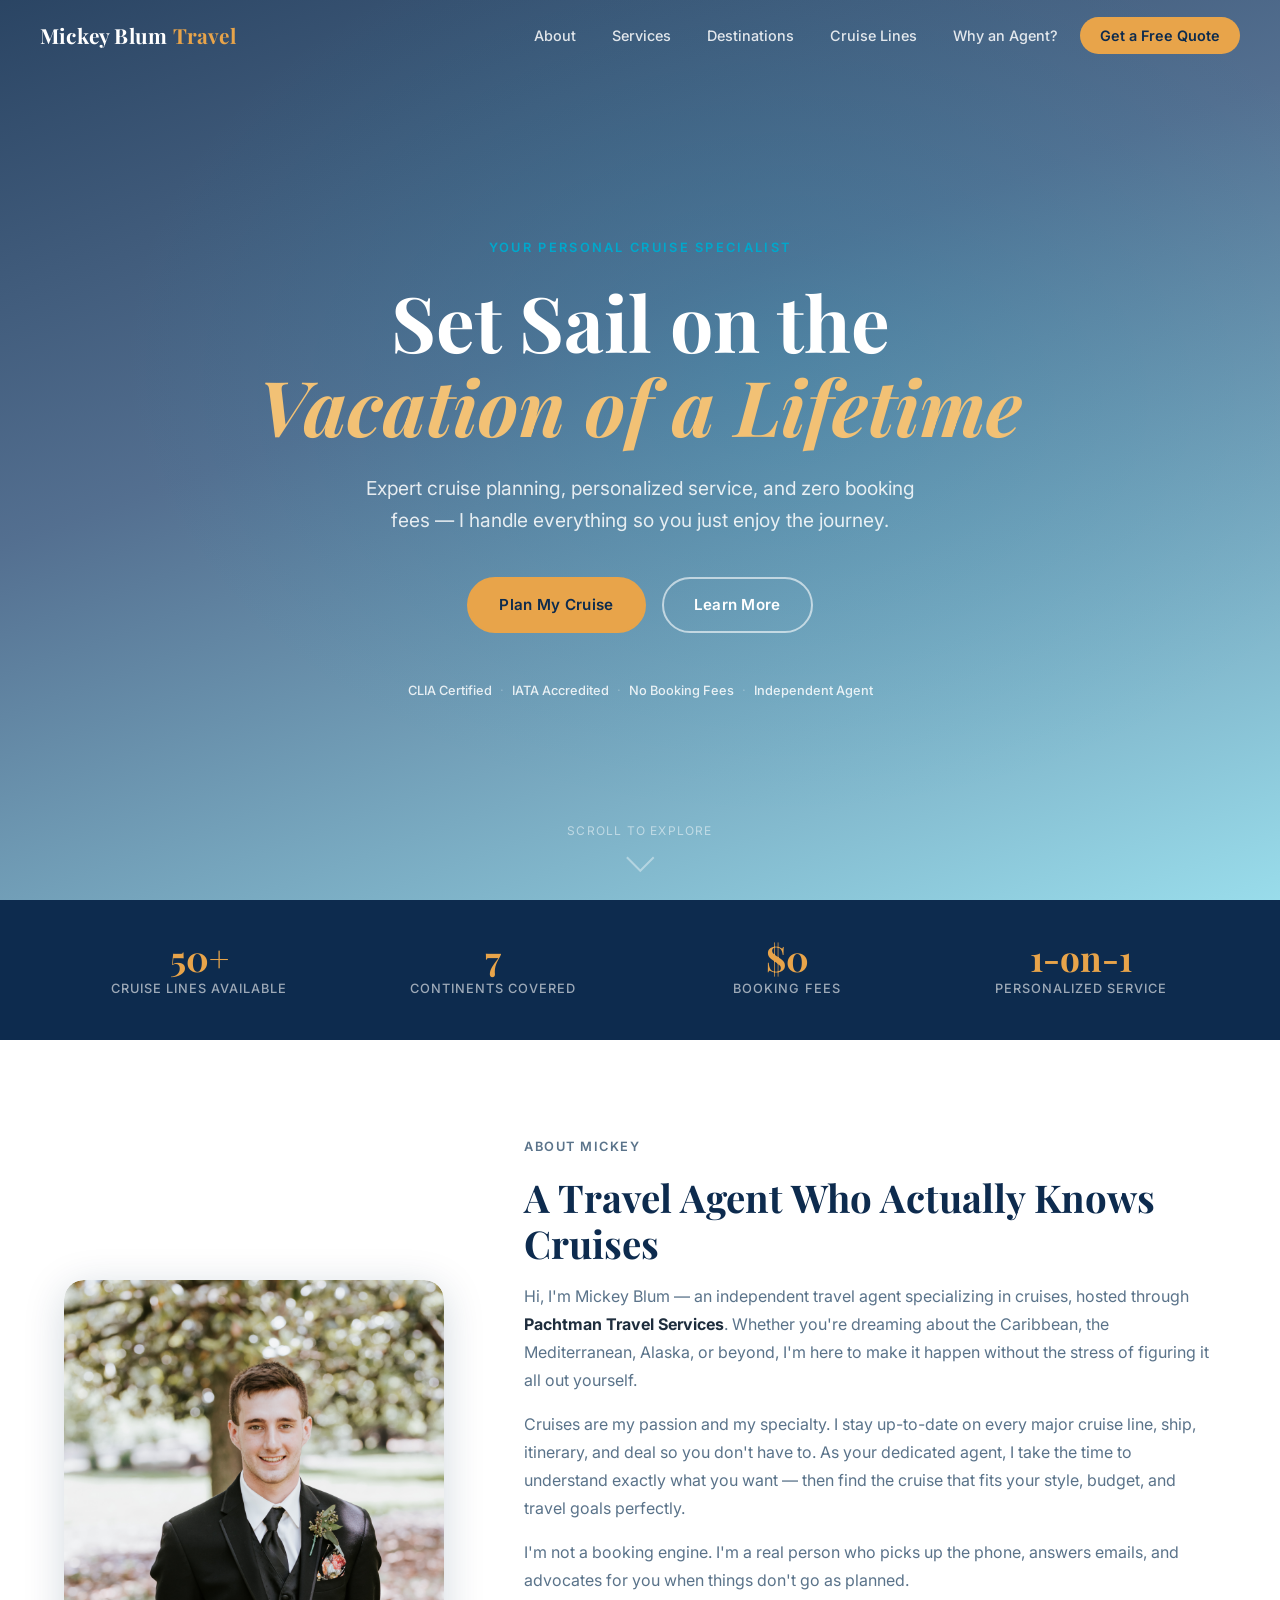
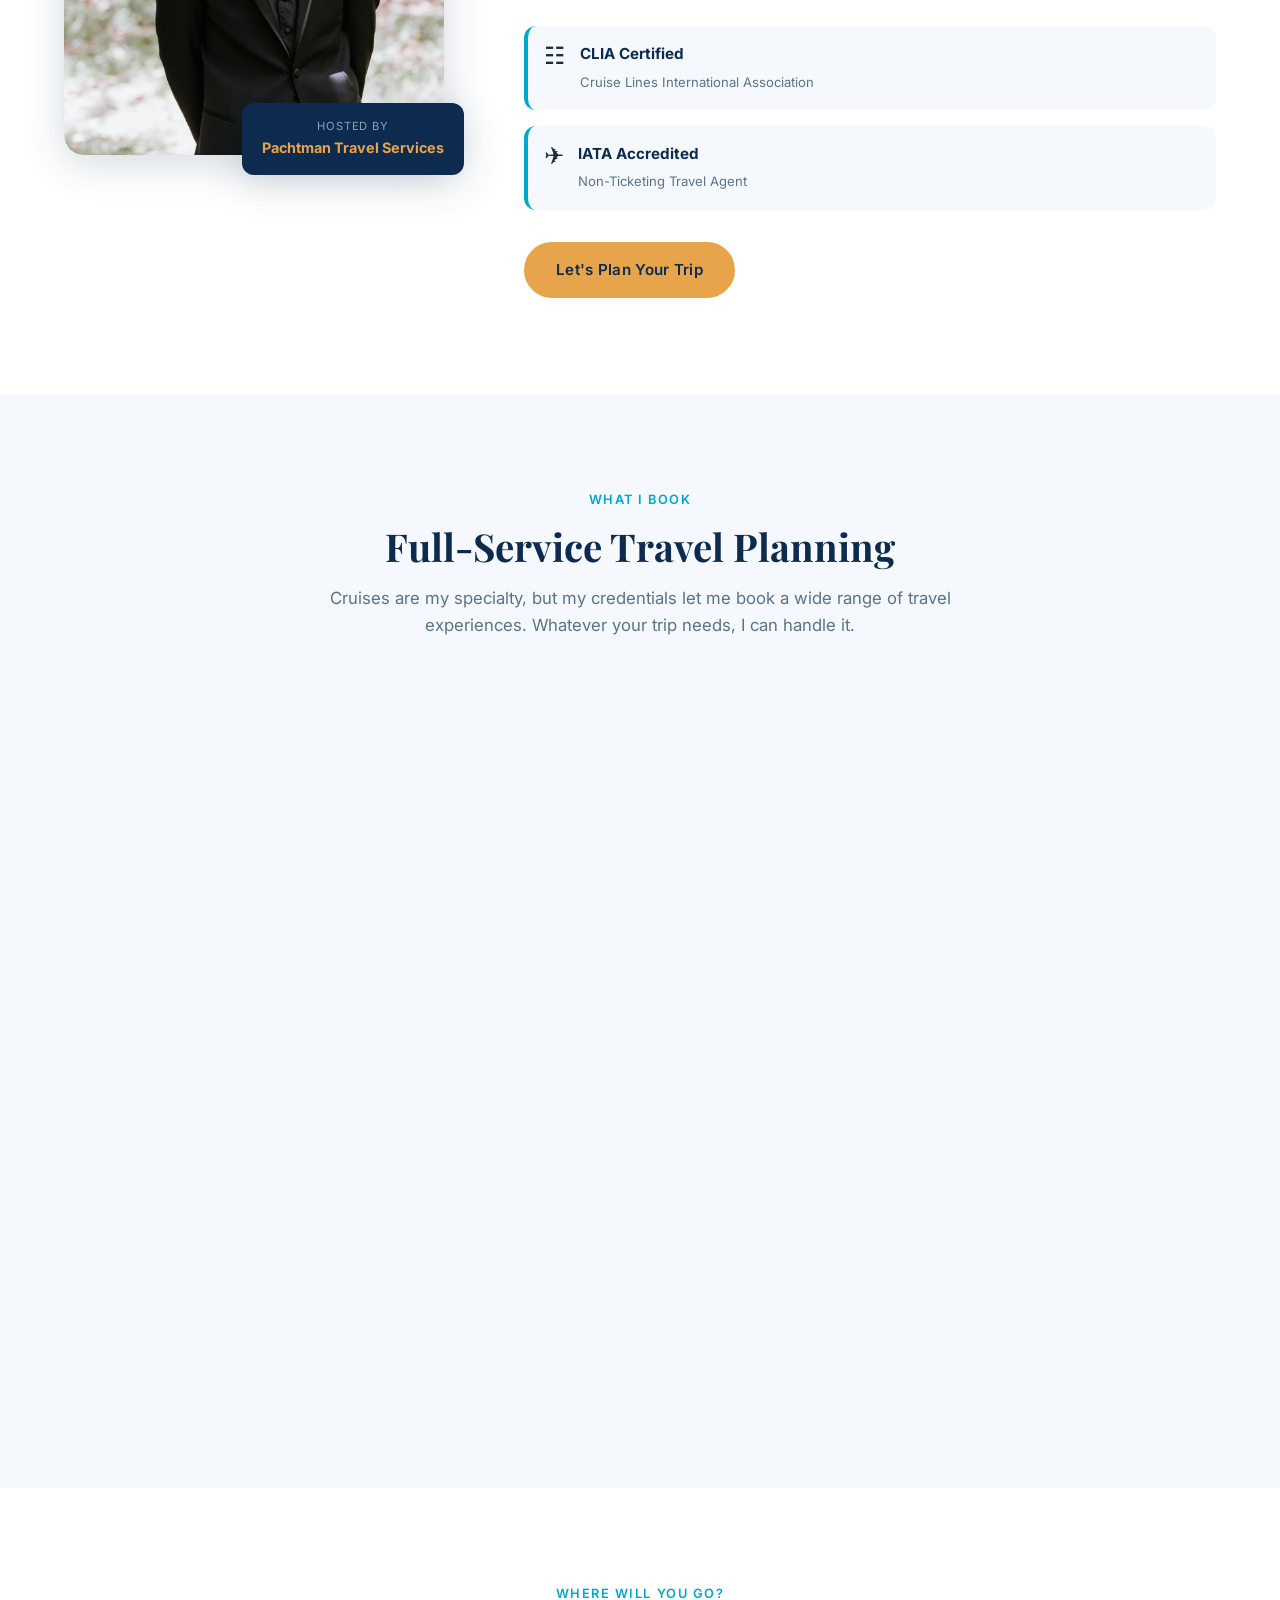
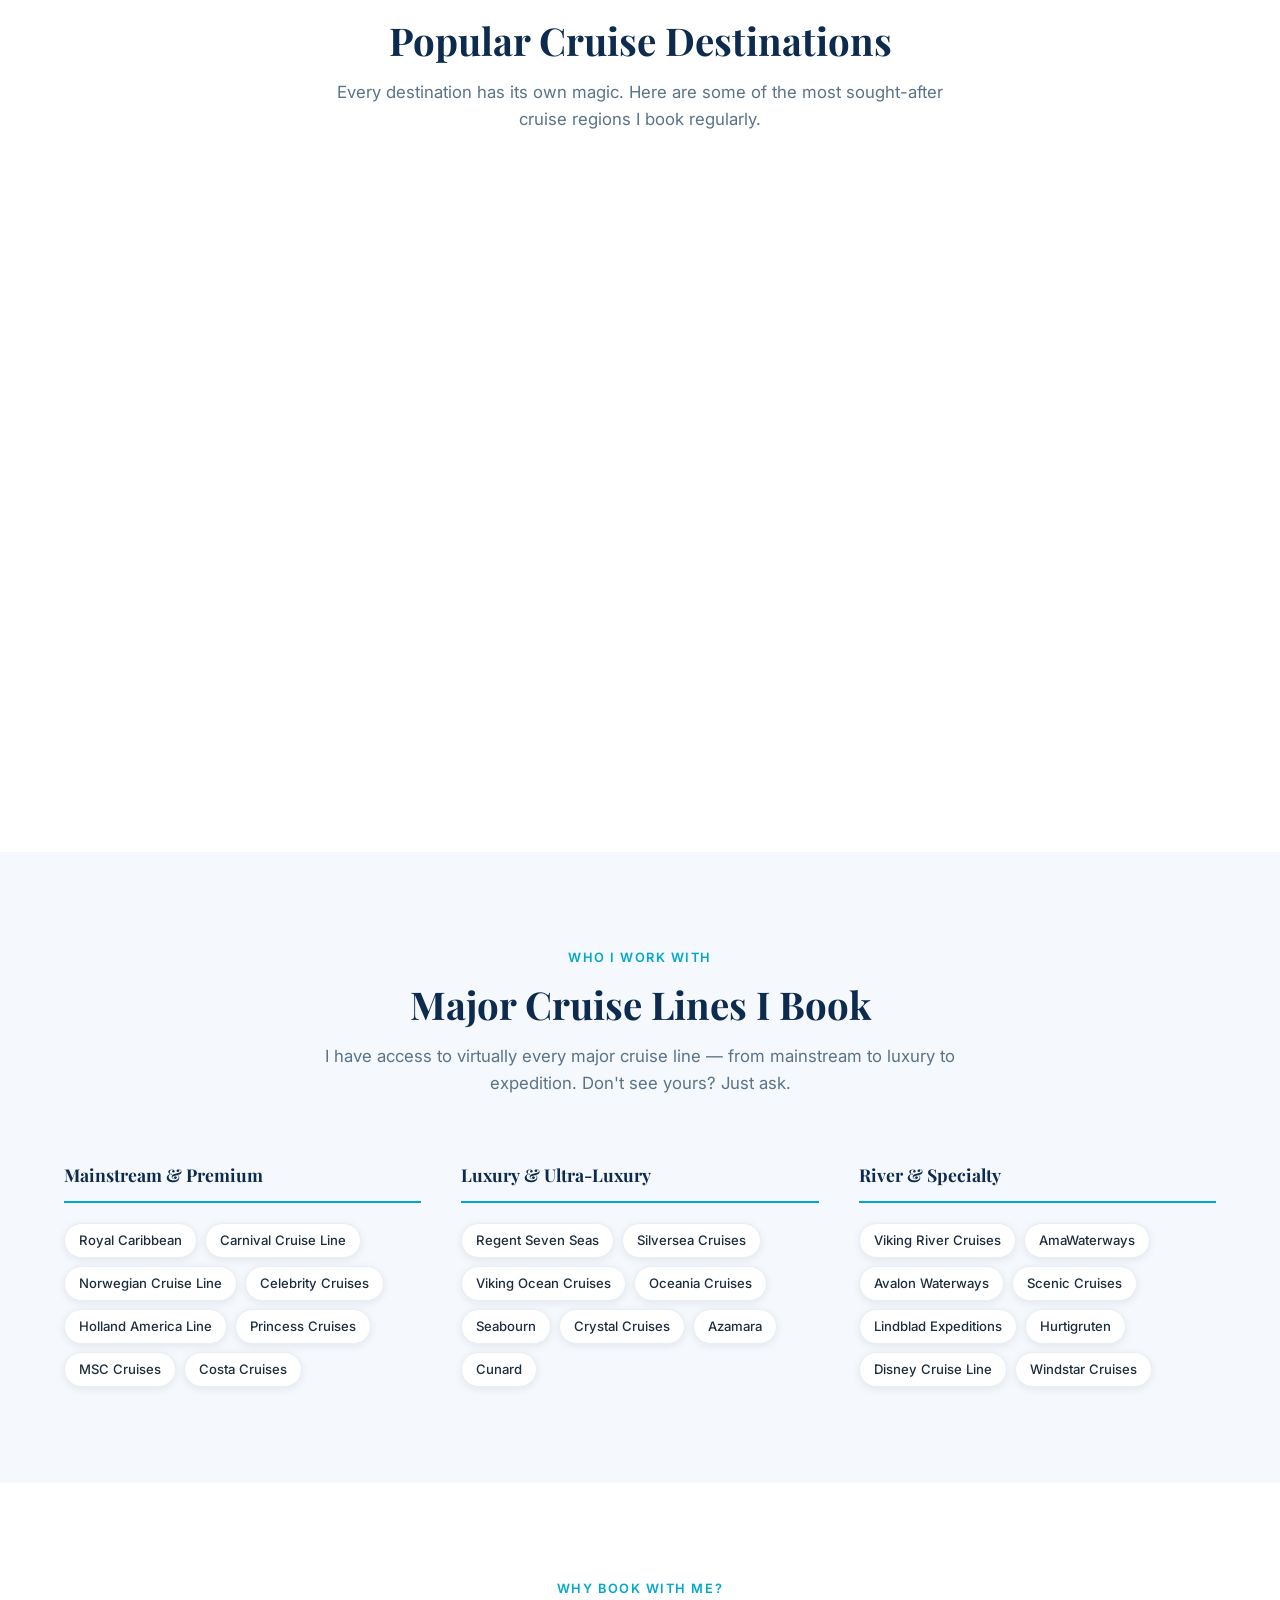
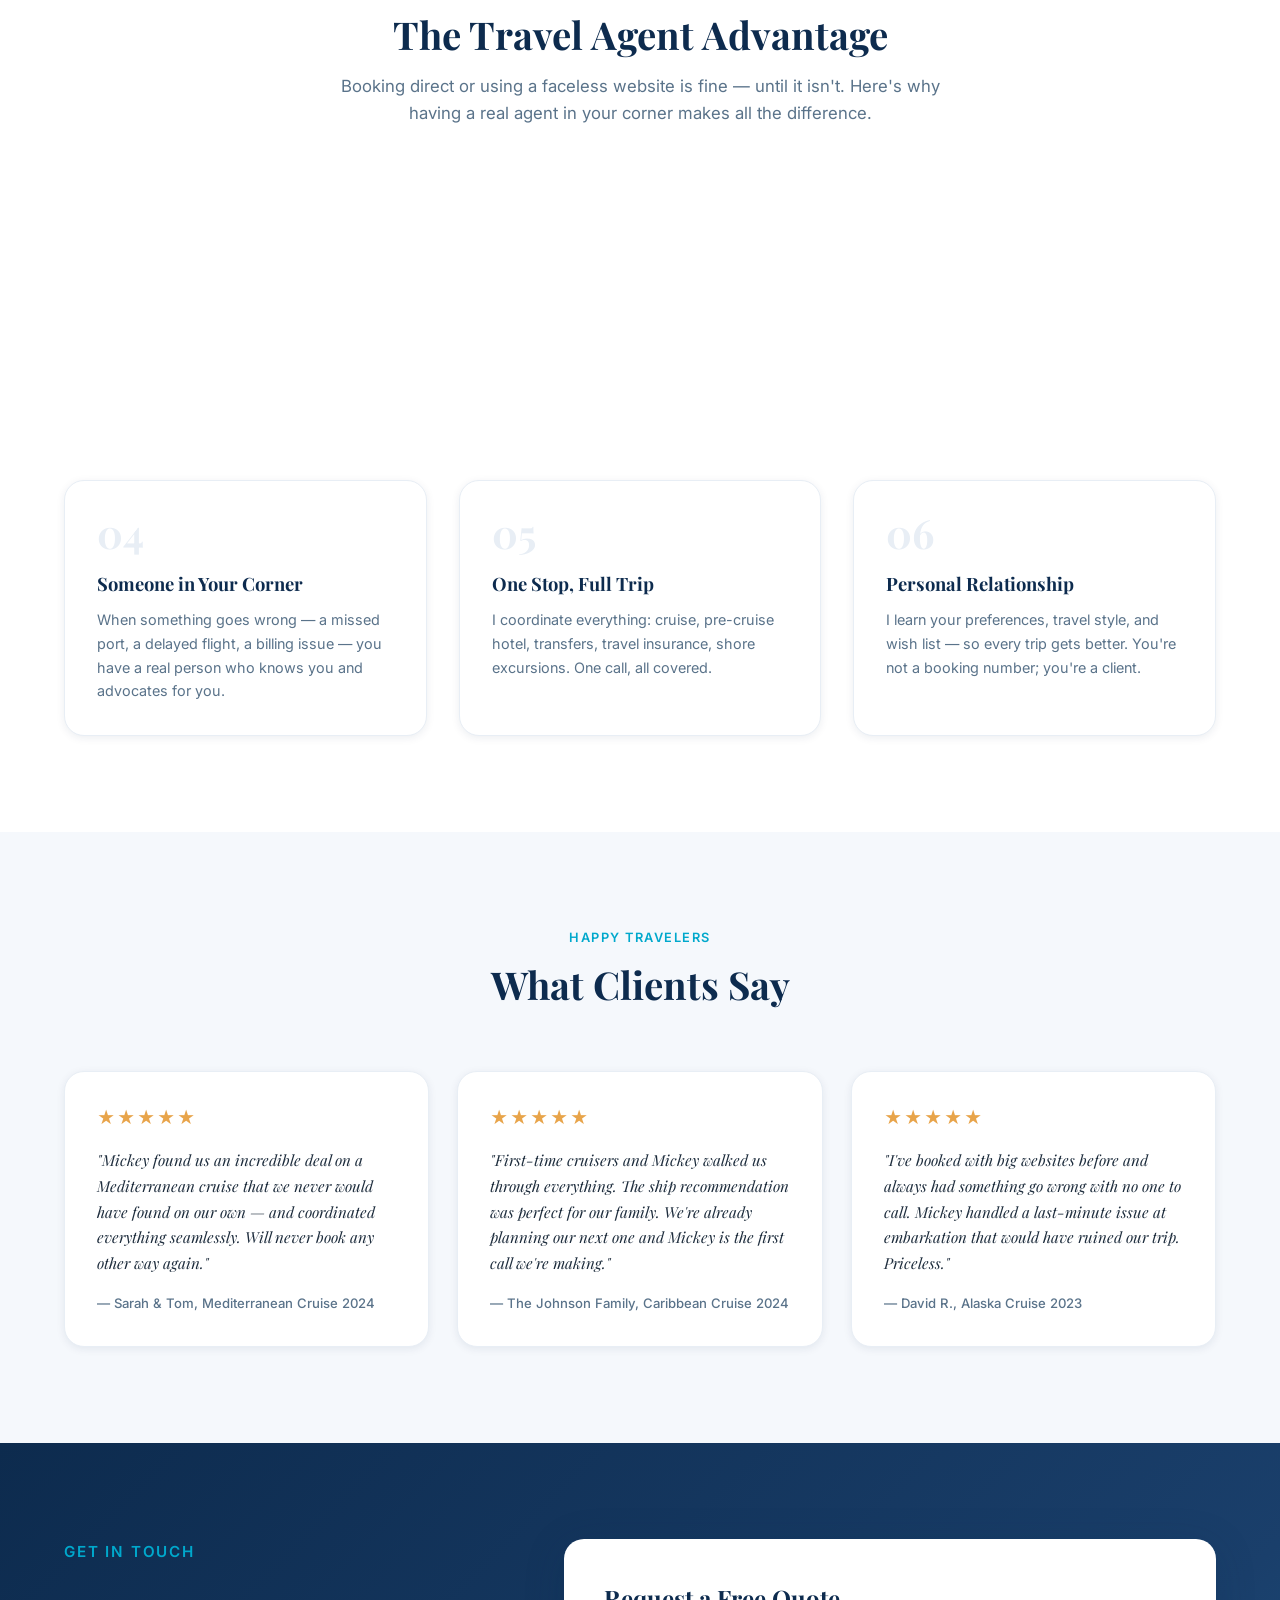
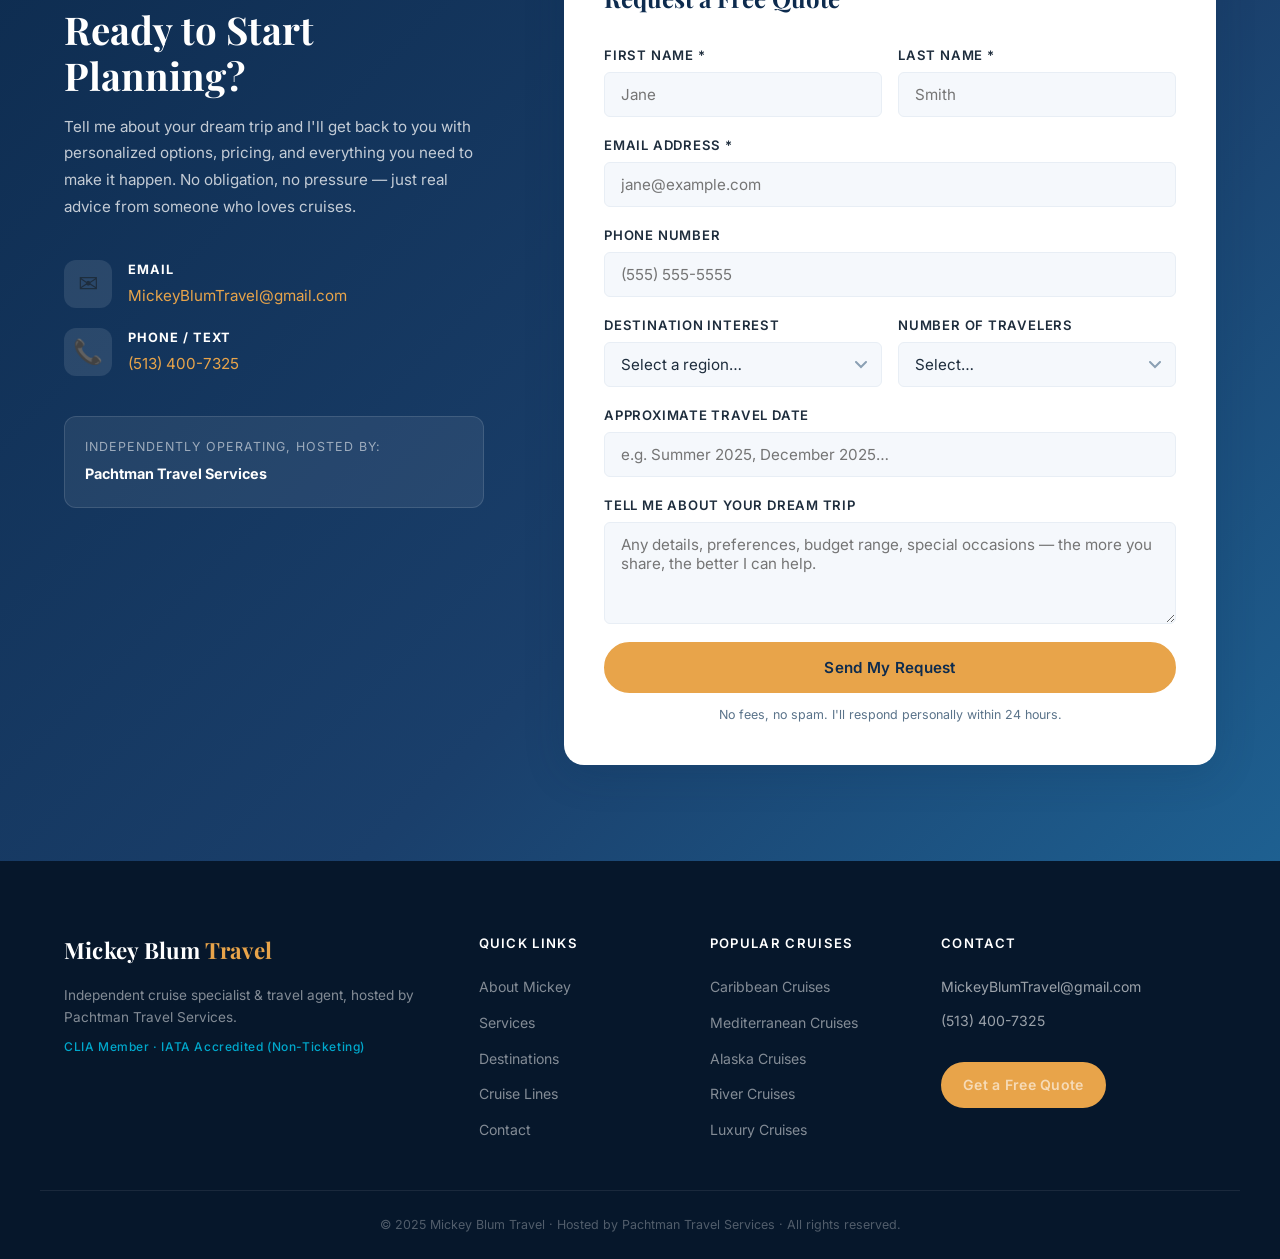
==== index.html @ e0ecec96 "Initial commit" ====
<!DOCTYPE html>
<html lang="en">
<head>
  <meta charset="UTF-8" />
  <meta name="viewport" content="width=device-width, initial-scale=1.0" />
  <meta name="description" content="Mickey Blum Travel — Cruise specialist and independent travel agent. Get personalized cruise planning, expert advice, and exclusive deals. No fees, no stress." />
  <meta name="keywords" content="cruise travel agent, cruise specialist, cruise deals, Caribbean cruise, Mediterranean cruise, Alaska cruise, luxury cruise, Mickey Blum travel, Pachtman Travel Services" />
  <meta name="author" content="Mickey Blum" />
  <title>Mickey Blum Travel | Cruise Specialist & Independent Travel Agent</title>
  <link rel="preconnect" href="https://fonts.googleapis.com" />
  <link rel="preconnect" href="https://fonts.gstatic.com" crossorigin />
  <link href="https://fonts.googleapis.com/css2?family=Playfair+Display:ital,wght@0,400;0,600;0,700;1,400&family=Inter:wght@300;400;500;600&display=swap" rel="stylesheet" />
  <link rel="stylesheet" href="css/style.css" />
</head>
<body>

  <!-- ========== NAVIGATION ========== -->
  <header class="site-header" id="site-header">
    <nav class="nav-container">
      <div class="nav-brand">
        <span class="brand-name">Mickey Blum <span class="brand-sub">Travel</span></span>
      </div>
      <button class="nav-toggle" id="navToggle" aria-label="Toggle menu">
        <span></span><span></span><span></span>
      </button>
      <ul class="nav-links" id="navLinks">
        <li><a href="#about">About</a></li>
        <li><a href="#services">Services</a></li>
        <li><a href="#destinations">Destinations</a></li>
        <li><a href="#cruise-lines">Cruise Lines</a></li>
        <li><a href="#why-agent">Why an Agent?</a></li>
        <li><a href="#contact" class="nav-cta">Get a Free Quote</a></li>
      </ul>
    </nav>
  </header>

  <!-- ========== HERO ========== -->
  <section class="hero" id="hero">
    <div class="hero-overlay"></div>
    <div class="hero-content">
      <p class="hero-eyebrow">Your Personal Cruise Specialist</p>
      <h1 class="hero-headline">Set Sail on the<br /><em>Vacation of a Lifetime</em></h1>
      <p class="hero-sub">Expert cruise planning, personalized service, and zero booking fees — I handle everything so you just enjoy the journey.</p>
      <div class="hero-actions">
        <a href="#contact" class="btn btn-primary">Plan My Cruise</a>
        <a href="#about" class="btn btn-ghost">Learn More</a>
      </div>
      <div class="hero-trust">
        <span class="trust-badge">CLIA Certified</span>
        <span class="trust-divider">·</span>
        <span class="trust-badge">IATA Accredited</span>
        <span class="trust-divider">·</span>
        <span class="trust-badge">No Booking Fees</span>
        <span class="trust-divider">·</span>
        <span class="trust-badge">Independent Agent</span>
      </div>
    </div>
    <div class="hero-scroll-cue">
      <span>Scroll to explore</span>
      <div class="scroll-arrow"></div>
    </div>
  </section>

  <!-- ========== STATS BAR ========== -->
  <section class="stats-bar">
    <div class="container stats-grid">
      <div class="stat-item">
        <span class="stat-number">50+</span>
        <span class="stat-label">Cruise Lines Available</span>
      </div>
      <div class="stat-item">
        <span class="stat-number">7</span>
        <span class="stat-label">Continents Covered</span>
      </div>
      <div class="stat-item">
        <span class="stat-number">$0</span>
        <span class="stat-label">Booking Fees</span>
      </div>
      <div class="stat-item">
        <span class="stat-number">1-on-1</span>
        <span class="stat-label">Personalized Service</span>
      </div>
    </div>
  </section>

  <!-- ========== ABOUT ========== -->
  <section class="about section" id="about">
    <div class="container about-grid">
      <div class="about-image">
        <div class="about-image-frame">
          <div class="about-image-placeholder">
            <img src="images/mickey-portrait.jpg" alt="Mickey Blum, Cruise Specialist &amp; Independent Travel Agent" />
          </div>
          <div class="about-badge">
            <span>Hosted by</span>
            <strong>Pachtman Travel Services</strong>
          </div>
        </div>
      </div>
      <div class="about-content">
        <p class="section-eyebrow">About Mickey</p>
        <h2 class="section-heading">A Travel Agent Who Actually Knows Cruises</h2>
        <p>Hi, I'm Mickey Blum — an independent travel agent specializing in cruises, hosted through <strong>Pachtman Travel Services</strong>. Whether you're dreaming about the Caribbean, the Mediterranean, Alaska, or beyond, I'm here to make it happen without the stress of figuring it all out yourself.</p>
        <p>Cruises are my passion and my specialty. I stay up-to-date on every major cruise line, ship, itinerary, and deal so you don't have to. As your dedicated agent, I take the time to understand exactly what you want — then find the cruise that fits your style, budget, and travel goals perfectly.</p>
        <p>I'm not a booking engine. I'm a real person who picks up the phone, answers emails, and advocates for you when things don't go as planned.</p>
        <div class="credentials">
          <div class="credential">
            <div class="credential-icon">&#9783;</div>
            <div>
              <strong>CLIA Certified</strong>
              <span>Cruise Lines International Association</span>
            </div>
          </div>
          <div class="credential">
            <div class="credential-icon">&#9992;</div>
            <div>
              <strong>IATA Accredited</strong>
              <span>Non-Ticketing Travel Agent</span>
            </div>
          </div>
        </div>
        <a href="#contact" class="btn btn-primary">Let's Plan Your Trip</a>
      </div>
    </div>
  </section>

  <!-- ========== SERVICES ========== -->
  <section class="services section section-alt" id="services">
    <div class="container">
      <div class="section-header">
        <p class="section-eyebrow">What I Book</p>
        <h2 class="section-heading">Full-Service Travel Planning</h2>
        <p class="section-intro">Cruises are my specialty, but my credentials let me book a wide range of travel experiences. Whatever your trip needs, I can handle it.</p>
      </div>
      <div class="services-grid">
        <div class="service-card featured">
          <div class="service-icon">&#x1F6F3;</div>
          <h3>Ocean Cruises</h3>
          <p>My main specialty. From budget-friendly to ultra-luxury, I'll find the perfect ocean cruise — right ship, right itinerary, right cabin, right price.</p>
          <ul class="service-list">
            <li>Caribbean &amp; Bahamas</li>
            <li>Mediterranean &amp; Europe</li>
            <li>Alaska &amp; Pacific Northwest</li>
            <li>Hawaii &amp; South Pacific</li>
            <li>Transatlantic &amp; World Voyages</li>
          </ul>
          <span class="service-tag">Specialty</span>
        </div>
        <div class="service-card">
          <div class="service-icon">&#x1F6F6;</div>
          <h3>River Cruises</h3>
          <p>Explore Europe's rivers, the Nile, the Amazon, and more on intimate river cruise ships that dock right in the heart of every destination.</p>
        </div>
        <div class="service-card">
          <div class="service-icon">&#x1F451;</div>
          <h3>Luxury &amp; Expedition</h3>
          <p>Ultra-luxury lines, small-ship expeditions, and polar voyages for travelers who want the extraordinary.</p>
        </div>
        <div class="service-card">
          <div class="service-icon">&#x1F3DD;</div>
          <h3>All-Inclusive Resorts</h3>
          <p>Pair your cruise with a resort stay or book a standalone all-inclusive vacation. Caribbean, Mexico, and beyond.</p>
        </div>
        <div class="service-card">
          <div class="service-icon">&#x1F5FA;</div>
          <h3>Land Tours &amp; Packages</h3>
          <p>Pre- and post-cruise land tours, guided group tours, independent travel packages, and custom itineraries.</p>
        </div>
        <div class="service-card">
          <div class="service-icon">&#x1F3E8;</div>
          <h3>Hotels &amp; Transfers</h3>
          <p>Book the hotels, airport transfers, and shore excursions that complete your trip — everything coordinated in one place.</p>
        </div>
      </div>
    </div>
  </section>

  <!-- ========== DESTINATIONS ========== -->
  <section class="destinations section" id="destinations">
    <div class="container">
      <div class="section-header">
        <p class="section-eyebrow">Where Will You Go?</p>
        <h2 class="section-heading">Popular Cruise Destinations</h2>
        <p class="section-intro">Every destination has its own magic. Here are some of the most sought-after cruise regions I book regularly.</p>
      </div>
      <div class="destinations-grid">
        <div class="dest-card dest-caribbean">
          <div class="dest-overlay"></div>
          <div class="dest-info">
            <h3>Caribbean</h3>
            <p>Turquoise waters, white sand beaches, vibrant culture</p>
            <a href="#contact" class="dest-link">Explore →</a>
          </div>
        </div>
        <div class="dest-card dest-mediterranean">
          <div class="dest-overlay"></div>
          <div class="dest-info">
            <h3>Mediterranean</h3>
            <p>Ancient history, world-class cuisine, stunning coastlines</p>
            <a href="#contact" class="dest-link">Explore →</a>
          </div>
        </div>
        <div class="dest-card dest-alaska">
          <div class="dest-overlay"></div>
          <div class="dest-info">
            <h3>Alaska</h3>
            <p>Glaciers, wildlife, dramatic fjords and wilderness</p>
            <a href="#contact" class="dest-link">Explore →</a>
          </div>
        </div>
        <div class="dest-card dest-europe">
          <div class="dest-overlay"></div>
          <div class="dest-info">
            <h3>Northern Europe</h3>
            <p>Fjords, Baltic capitals, the British Isles and beyond</p>
            <a href="#contact" class="dest-link">Explore →</a>
          </div>
        </div>
        <div class="dest-card dest-hawaii">
          <div class="dest-overlay"></div>
          <div class="dest-info">
            <h3>Hawaii &amp; South Pacific</h3>
            <p>Volcanic islands, Polynesian culture, pristine reefs</p>
            <a href="#contact" class="dest-link">Explore →</a>
          </div>
        </div>
        <div class="dest-card dest-world">
          <div class="dest-overlay"></div>
          <div class="dest-info">
            <h3>World Voyages</h3>
            <p>Epic grand voyages circling the globe</p>
            <a href="#contact" class="dest-link">Explore →</a>
          </div>
        </div>
      </div>
    </div>
  </section>

  <!-- ========== CRUISE LINES ========== -->
  <section class="cruise-lines section section-alt" id="cruise-lines">
    <div class="container">
      <div class="section-header">
        <p class="section-eyebrow">Who I Work With</p>
        <h2 class="section-heading">Major Cruise Lines I Book</h2>
        <p class="section-intro">I have access to virtually every major cruise line — from mainstream to luxury to expedition. Don't see yours? Just ask.</p>
      </div>
      <div class="lines-categories">
        <div class="lines-category">
          <h4>Mainstream &amp; Premium</h4>
          <div class="lines-list">
            <span class="line-tag">Royal Caribbean</span>
            <span class="line-tag">Carnival Cruise Line</span>
            <span class="line-tag">Norwegian Cruise Line</span>
            <span class="line-tag">Celebrity Cruises</span>
            <span class="line-tag">Holland America Line</span>
            <span class="line-tag">Princess Cruises</span>
            <span class="line-tag">MSC Cruises</span>
            <span class="line-tag">Costa Cruises</span>
          </div>
        </div>
        <div class="lines-category">
          <h4>Luxury &amp; Ultra-Luxury</h4>
          <div class="lines-list">
            <span class="line-tag">Regent Seven Seas</span>
            <span class="line-tag">Silversea Cruises</span>
            <span class="line-tag">Viking Ocean Cruises</span>
            <span class="line-tag">Oceania Cruises</span>
            <span class="line-tag">Seabourn</span>
            <span class="line-tag">Crystal Cruises</span>
            <span class="line-tag">Azamara</span>
            <span class="line-tag">Cunard</span>
          </div>
        </div>
        <div class="lines-category">
          <h4>River &amp; Specialty</h4>
          <div class="lines-list">
            <span class="line-tag">Viking River Cruises</span>
            <span class="line-tag">AmaWaterways</span>
            <span class="line-tag">Avalon Waterways</span>
            <span class="line-tag">Scenic Cruises</span>
            <span class="line-tag">Lindblad Expeditions</span>
            <span class="line-tag">Hurtigruten</span>
            <span class="line-tag">Disney Cruise Line</span>
            <span class="line-tag">Windstar Cruises</span>
          </div>
        </div>
      </div>
    </div>
  </section>

  <!-- ========== WHY USE AN AGENT ========== -->
  <section class="why-agent section" id="why-agent">
    <div class="container">
      <div class="section-header">
        <p class="section-eyebrow">Why Book with Me?</p>
        <h2 class="section-heading">The Travel Agent Advantage</h2>
        <p class="section-intro">Booking direct or using a faceless website is fine — until it isn't. Here's why having a real agent in your corner makes all the difference.</p>
      </div>
      <div class="reasons-grid">
        <div class="reason-card">
          <div class="reason-num">01</div>
          <h3>It Costs You Nothing</h3>
          <p>Travel agents are paid by the cruise lines, not by you. You get expert help, and you pay the same price (or less) than booking direct.</p>
        </div>
        <div class="reason-card">
          <div class="reason-num">02</div>
          <h3>Expertise You Can't Google</h3>
          <p>I know which ships have the best balcony cabins, which itineraries suit first-timers vs. veterans, and which cruise lines are actually right for your style.</p>
        </div>
        <div class="reason-card">
          <div class="reason-num">03</div>
          <h3>I Watch for Better Deals</h3>
          <p>After you book, I continue monitoring for price drops, promotions, and upgrades. Cruise prices change — I make sure you benefit.</p>
        </div>
        <div class="reason-card">
          <div class="reason-num">04</div>
          <h3>Someone in Your Corner</h3>
          <p>When something goes wrong — a missed port, a delayed flight, a billing issue — you have a real person who knows you and advocates for you.</p>
        </div>
        <div class="reason-card">
          <div class="reason-num">05</div>
          <h3>One Stop, Full Trip</h3>
          <p>I coordinate everything: cruise, pre-cruise hotel, transfers, travel insurance, shore excursions. One call, all covered.</p>
        </div>
        <div class="reason-card">
          <div class="reason-num">06</div>
          <h3>Personal Relationship</h3>
          <p>I learn your preferences, travel style, and wish list — so every trip gets better. You're not a booking number; you're a client.</p>
        </div>
      </div>
    </div>
  </section>

  <!-- ========== TESTIMONIALS ========== -->
  <section class="testimonials section section-alt" id="testimonials">
    <div class="container">
      <div class="section-header">
        <p class="section-eyebrow">Happy Travelers</p>
        <h2 class="section-heading">What Clients Say</h2>
      </div>
      <div class="testimonials-grid">
        <div class="testimonial-card">
          <div class="stars">&#9733;&#9733;&#9733;&#9733;&#9733;</div>
          <blockquote>"Mickey found us an incredible deal on a Mediterranean cruise that we never would have found on our own — and coordinated everything seamlessly. Will never book any other way again."</blockquote>
          <cite>— Sarah &amp; Tom, Mediterranean Cruise 2024</cite>
        </div>
        <div class="testimonial-card">
          <div class="stars">&#9733;&#9733;&#9733;&#9733;&#9733;</div>
          <blockquote>"First-time cruisers and Mickey walked us through everything. The ship recommendation was perfect for our family. We're already planning our next one and Mickey is the first call we're making."</blockquote>
          <cite>— The Johnson Family, Caribbean Cruise 2024</cite>
        </div>
        <div class="testimonial-card">
          <div class="stars">&#9733;&#9733;&#9733;&#9733;&#9733;</div>
          <blockquote>"I've booked with big websites before and always had something go wrong with no one to call. Mickey handled a last-minute issue at embarkation that would have ruined our trip. Priceless."</blockquote>
          <cite>— David R., Alaska Cruise 2023</cite>
        </div>
      </div>
    </div>
  </section>

  <!-- ========== CONTACT / LEAD FORM ========== -->
  <section class="contact section" id="contact">
    <div class="container contact-grid">
      <div class="contact-info">
        <p class="section-eyebrow">Get in Touch</p>
        <h2 class="section-heading">Ready to Start Planning?</h2>
        <p>Tell me about your dream trip and I'll get back to you with personalized options, pricing, and everything you need to make it happen. No obligation, no pressure — just real advice from someone who loves cruises.</p>
        <div class="contact-methods">
          <div class="contact-method">
            <div class="contact-icon">&#9993;</div>
            <div>
              <strong>Email</strong>
              <a href="mailto:MickeyBlumTravel@gmail.com">MickeyBlumTravel@gmail.com</a>
            </div>
          </div>
          <div class="contact-method">
            <div class="contact-icon">&#128222;</div>
            <div>
              <strong>Phone / Text</strong>
              <a href="tel:+15134007325">(513) 400-7325</a>
            </div>
          </div>
        </div>
        <div class="hosted-info">
          <p>Independently operating, hosted by:</p>
          <strong>Pachtman Travel Services</strong>
        </div>
      </div>
      <div class="contact-form-wrap">
        <form class="contact-form" id="contactForm" novalidate>
          <h3>Request a Free Quote</h3>
          <div class="form-row">
            <div class="form-group">
              <label for="firstName">First Name *</label>
              <input type="text" id="firstName" name="firstName" required placeholder="Jane" />
            </div>
            <div class="form-group">
              <label for="lastName">Last Name *</label>
              <input type="text" id="lastName" name="lastName" required placeholder="Smith" />
            </div>
          </div>
          <div class="form-group">
            <label for="email">Email Address *</label>
            <input type="email" id="email" name="email" required placeholder="jane@example.com" />
          </div>
          <div class="form-group">
            <label for="phone">Phone Number</label>
            <input type="tel" id="phone" name="phone" placeholder="(555) 555-5555" />
          </div>
          <div class="form-row">
            <div class="form-group">
              <label for="destination">Destination Interest</label>
              <select id="destination" name="destination">
                <option value="">Select a region…</option>
                <option>Caribbean / Bahamas</option>
                <option>Mediterranean</option>
                <option>Alaska</option>
                <option>Northern Europe / Fjords</option>
                <option>Hawaii / South Pacific</option>
                <option>Transatlantic / World Voyage</option>
                <option>River Cruise</option>
                <option>Not sure yet</option>
              </select>
            </div>
            <div class="form-group">
              <label for="travelers">Number of Travelers</label>
              <select id="travelers" name="travelers">
                <option value="">Select…</option>
                <option>1</option>
                <option>2</option>
                <option>3–4</option>
                <option>5+</option>
                <option>Group (10+)</option>
              </select>
            </div>
          </div>
          <div class="form-group">
            <label for="travelDate">Approximate Travel Date</label>
            <input type="text" id="travelDate" name="travelDate" placeholder="e.g. Summer 2025, December 2025…" />
          </div>
          <div class="form-group">
            <label for="message">Tell Me About Your Dream Trip</label>
            <textarea id="message" name="message" rows="4" placeholder="Any details, preferences, budget range, special occasions — the more you share, the better I can help."></textarea>
          </div>
          <button type="submit" class="btn btn-primary btn-full">Send My Request</button>
          <p class="form-disclaimer">No fees, no spam. I'll respond personally within 24 hours.</p>
          <div class="form-success" id="formSuccess">
            <div class="success-icon">&#10003;</div>
            <h4>Message Sent!</h4>
            <p>Thanks! I'll be in touch within 24 hours to start planning your perfect cruise.</p>
          </div>
        </form>
      </div>
    </div>
  </section>

  <!-- ========== FOOTER ========== -->
  <footer class="site-footer">
    <div class="container footer-grid">
      <div class="footer-brand">
        <span class="brand-name">Mickey Blum <span class="brand-sub">Travel</span></span>
        <p>Independent cruise specialist &amp; travel agent, hosted by Pachtman Travel Services.</p>
        <p class="footer-creds">CLIA Member · IATA Accredited (Non-Ticketing)</p>
      </div>
      <div class="footer-links">
        <h4>Quick Links</h4>
        <ul>
          <li><a href="#about">About Mickey</a></li>
          <li><a href="#services">Services</a></li>
          <li><a href="#destinations">Destinations</a></li>
          <li><a href="#cruise-lines">Cruise Lines</a></li>
          <li><a href="#contact">Contact</a></li>
        </ul>
      </div>
      <div class="footer-links">
        <h4>Popular Cruises</h4>
        <ul>
          <li><a href="#contact">Caribbean Cruises</a></li>
          <li><a href="#contact">Mediterranean Cruises</a></li>
          <li><a href="#contact">Alaska Cruises</a></li>
          <li><a href="#contact">River Cruises</a></li>
          <li><a href="#contact">Luxury Cruises</a></li>
        </ul>
      </div>
      <div class="footer-contact">
        <h4>Contact</h4>
        <p><a href="mailto:MickeyBlumTravel@gmail.com">MickeyBlumTravel@gmail.com</a></p>
        <p><a href="tel:+15134007325">(513) 400-7325</a></p>
        <a href="#contact" class="btn btn-primary btn-sm">Get a Free Quote</a>
      </div>
    </div>
    <div class="footer-bottom">
      <div class="container">
        <p>&copy; 2025 Mickey Blum Travel · Hosted by Pachtman Travel Services · All rights reserved.</p>
      </div>
    </div>
  </footer>

  <script src="js/main.js"></script>
</body>
</html>
---- css/style.css ----
/* ========================================
   MICKEY BLUM TRAVEL — MAIN STYLESHEET
   ======================================== */

/* --- Reset & Base --- */
*, *::before, *::after {
  box-sizing: border-box;
  margin: 0;
  padding: 0;
}

:root {
  --navy:       #0d2b4e;
  --navy-mid:   #1a3f6b;
  --blue:       #1e6091;
  --blue-light: #2d82b5;
  --teal:       #00a8cc;
  --gold:       #e8a44a;
  --gold-light: #f2c175;
  --white:      #ffffff;
  --off-white:  #f5f8fc;
  --gray-light: #e8eef5;
  --gray:       #8ba0b4;
  --gray-dark:  #4a5f73;
  --text:       #1e2d3d;
  --text-light: #5a738a;

  --font-serif: 'Playfair Display', Georgia, serif;
  --font-sans:  'Inter', system-ui, -apple-system, sans-serif;

  --radius-sm:  6px;
  --radius:     12px;
  --radius-lg:  20px;
  --shadow-sm:  0 2px 8px rgba(13,43,78,.08);
  --shadow:     0 4px 20px rgba(13,43,78,.12);
  --shadow-lg:  0 8px 40px rgba(13,43,78,.18);

  --transition: 0.25s ease;
  --max-width:  1200px;
}

html {
  scroll-behavior: smooth;
  font-size: 16px;
}

body {
  font-family: var(--font-sans);
  color: var(--text);
  background: var(--white);
  line-height: 1.6;
  -webkit-font-smoothing: antialiased;
}

img { max-width: 100%; display: block; }

a {
  color: var(--blue);
  text-decoration: none;
  transition: color var(--transition);
}
a:hover { color: var(--teal); }

ul { list-style: none; }

.container {
  width: 100%;
  max-width: var(--max-width);
  margin: 0 auto;
  padding: 0 24px;
}

.section {
  padding: 96px 0;
}

.section-alt {
  background: var(--off-white);
}

/* --- Typography Helpers --- */
.section-eyebrow {
  font-family: var(--font-sans);
  font-size: 0.8rem;
  font-weight: 600;
  letter-spacing: 0.12em;
  text-transform: uppercase;
  color: var(--teal);
  margin-bottom: 12px;
}

.section-heading {
  font-family: var(--font-serif);
  font-size: clamp(1.8rem, 3vw, 2.6rem);
  font-weight: 700;
  color: var(--navy);
  line-height: 1.2;
  margin-bottom: 16px;
}

.section-intro {
  color: var(--text-light);
  font-size: 1.05rem;
  max-width: 640px;
}

.section-header {
  text-align: center;
  margin-bottom: 64px;
}

.section-header .section-intro {
  margin: 0 auto;
}

/* --- Buttons --- */
.btn {
  display: inline-block;
  padding: 14px 30px;
  border-radius: 50px;
  font-family: var(--font-sans);
  font-size: 0.95rem;
  font-weight: 600;
  cursor: pointer;
  border: 2px solid transparent;
  transition: all var(--transition);
  text-align: center;
  letter-spacing: 0.02em;
}

.btn-primary {
  background: var(--gold);
  color: var(--navy);
  border-color: var(--gold);
}
.btn-primary:hover {
  background: var(--gold-light);
  border-color: var(--gold-light);
  color: var(--navy);
  transform: translateY(-2px);
  box-shadow: 0 6px 20px rgba(232,164,74,.35);
}

.btn-ghost {
  background: transparent;
  color: var(--white);
  border-color: rgba(255,255,255,0.6);
}
.btn-ghost:hover {
  background: rgba(255,255,255,0.15);
  color: var(--white);
  border-color: var(--white);
}

.btn-full { width: 100%; }

.btn-sm {
  padding: 10px 20px;
  font-size: 0.85rem;
}

/* ========================================
   NAVIGATION
   ======================================== */
.site-header {
  position: fixed;
  top: 0;
  left: 0;
  right: 0;
  z-index: 100;
  transition: background var(--transition), box-shadow var(--transition);
  padding: 0 24px;
}

.site-header.scrolled {
  background: var(--navy);
  box-shadow: 0 2px 20px rgba(0,0,0,0.2);
}

.nav-container {
  max-width: var(--max-width);
  margin: 0 auto;
  display: flex;
  align-items: center;
  justify-content: space-between;
  height: 72px;
}

.brand-name {
  font-family: var(--font-serif);
  font-size: 1.3rem;
  font-weight: 700;
  color: var(--white);
  letter-spacing: 0.01em;
}

.brand-sub {
  color: var(--gold);
}

.nav-links {
  display: flex;
  align-items: center;
  gap: 8px;
}

.nav-links li a {
  color: rgba(255,255,255,0.85);
  font-size: 0.9rem;
  font-weight: 500;
  padding: 8px 14px;
  border-radius: 6px;
  transition: all var(--transition);
}

.nav-links li a:hover {
  color: var(--white);
  background: rgba(255,255,255,0.1);
}

.nav-links li a.nav-cta {
  background: var(--gold);
  color: var(--navy);
  padding: 10px 20px;
  border-radius: 50px;
  font-weight: 600;
}

.nav-links li a.nav-cta:hover {
  background: var(--gold-light);
  color: var(--navy);
  transform: translateY(-1px);
}

.nav-toggle {
  display: none;
  flex-direction: column;
  gap: 5px;
  background: none;
  border: none;
  cursor: pointer;
  padding: 4px;
}

.nav-toggle span {
  display: block;
  width: 24px;
  height: 2px;
  background: var(--white);
  border-radius: 2px;
  transition: all var(--transition);
}

/* ========================================
   HERO
   ======================================== */
.hero {
  position: relative;
  min-height: 100vh;
  display: flex;
  align-items: center;
  justify-content: center;
  background:
    linear-gradient(
      160deg,
      rgba(13,43,78,0.88) 0%,
      rgba(26,63,107,0.75) 40%,
      rgba(0,168,204,0.4) 100%
    ),
    url('https://images.unsplash.com/photo-1548574505-5e239809ee19?auto=format&fit=crop&w=1920&q=80') center/cover no-repeat;
  text-align: center;
  padding: 120px 24px 80px;
  overflow: hidden;
}

.hero::before {
  content: '';
  position: absolute;
  inset: 0;
  background: radial-gradient(ellipse at 60% 40%, rgba(0,168,204,0.15) 0%, transparent 60%);
  pointer-events: none;
}

.hero-overlay {
  display: none;
}

.hero-content {
  position: relative;
  z-index: 2;
  max-width: 780px;
  margin: 0 auto;
}

.hero-eyebrow {
  font-size: 0.8rem;
  font-weight: 600;
  letter-spacing: 0.18em;
  text-transform: uppercase;
  color: var(--teal);
  margin-bottom: 20px;
}

.hero-headline {
  font-family: var(--font-serif);
  font-size: clamp(2.6rem, 6vw, 4.8rem);
  font-weight: 700;
  line-height: 1.1;
  color: var(--white);
  margin-bottom: 24px;
}

.hero-headline em {
  font-style: italic;
  color: var(--gold-light);
}

.hero-sub {
  font-size: clamp(1rem, 2vw, 1.2rem);
  color: rgba(255,255,255,0.85);
  max-width: 560px;
  margin: 0 auto 40px;
  line-height: 1.7;
}

.hero-actions {
  display: flex;
  gap: 16px;
  justify-content: center;
  flex-wrap: wrap;
  margin-bottom: 48px;
}

.hero-trust {
  display: flex;
  align-items: center;
  justify-content: center;
  flex-wrap: wrap;
  gap: 8px;
  font-size: 0.8rem;
  color: rgba(255,255,255,0.7);
}

.trust-badge {
  font-weight: 500;
  color: rgba(255,255,255,0.85);
}

.trust-divider {
  opacity: 0.4;
}

.hero-scroll-cue {
  position: absolute;
  bottom: 32px;
  left: 50%;
  transform: translateX(-50%);
  display: flex;
  flex-direction: column;
  align-items: center;
  gap: 8px;
  color: rgba(255,255,255,0.5);
  font-size: 0.75rem;
  letter-spacing: 0.1em;
  text-transform: uppercase;
}

.scroll-arrow {
  width: 20px;
  height: 20px;
  border-right: 2px solid rgba(255,255,255,0.4);
  border-bottom: 2px solid rgba(255,255,255,0.4);
  transform: rotate(45deg);
  animation: bounce 1.8s infinite;
}

@keyframes bounce {
  0%, 100% { transform: rotate(45deg) translateY(0); opacity: 0.4; }
  50% { transform: rotate(45deg) translateY(5px); opacity: 0.8; }
}

/* ========================================
   STATS BAR
   ======================================== */
.stats-bar {
  background: var(--navy);
  padding: 40px 24px;
}

.stats-grid {
  display: grid;
  grid-template-columns: repeat(4, 1fr);
  gap: 24px;
  text-align: center;
}

.stat-item {
  display: flex;
  flex-direction: column;
  gap: 4px;
}

.stat-number {
  font-family: var(--font-serif);
  font-size: 2.2rem;
  font-weight: 700;
  color: var(--gold);
  line-height: 1;
}

.stat-label {
  font-size: 0.8rem;
  font-weight: 500;
  color: rgba(255,255,255,0.6);
  text-transform: uppercase;
  letter-spacing: 0.08em;
}

/* ========================================
   ABOUT
   ======================================== */
.about-grid {
  display: grid;
  grid-template-columns: 380px 1fr;
  gap: 80px;
  align-items: center;
}

.about-image-frame {
  position: relative;
  border-radius: var(--radius-lg);
  overflow: visible;
}

.about-image-placeholder {
  border-radius: var(--radius-lg);
  aspect-ratio: 4/5;
  overflow: hidden;
  box-shadow: var(--shadow-lg);
}

.about-image-placeholder img {
  width: 100%;
  height: 100%;
  object-fit: cover;
  object-position: center top;
  border-radius: var(--radius-lg);
  display: block;
}

.about-badge {
  position: absolute;
  bottom: -20px;
  right: -20px;
  background: var(--navy);
  color: var(--white);
  padding: 16px 20px;
  border-radius: var(--radius);
  box-shadow: var(--shadow-lg);
  text-align: center;
  font-size: 0.75rem;
  line-height: 1.4;
}

.about-badge span {
  display: block;
  color: var(--gray);
  margin-bottom: 4px;
  text-transform: uppercase;
  letter-spacing: 0.08em;
  font-size: 0.7rem;
}

.about-badge strong {
  font-size: 0.9rem;
  color: var(--gold);
}

.about-content p {
  color: var(--text-light);
  margin-bottom: 16px;
  line-height: 1.75;
}

.about-content p strong {
  color: var(--text);
}

.credentials {
  display: flex;
  flex-direction: column;
  gap: 16px;
  margin: 32px 0;
}

.credential {
  display: flex;
  align-items: flex-start;
  gap: 14px;
  padding: 16px;
  background: var(--off-white);
  border-radius: var(--radius);
  border-left: 4px solid var(--teal);
}

.credential-icon {
  font-size: 1.5rem;
  line-height: 1;
  flex-shrink: 0;
  margin-top: 2px;
}

.credential strong {
  display: block;
  font-size: 0.95rem;
  color: var(--navy);
  margin-bottom: 2px;
}

.credential span {
  font-size: 0.82rem;
  color: var(--text-light);
}

/* ========================================
   SERVICES
   ======================================== */
.services-grid {
  display: grid;
  grid-template-columns: repeat(3, 1fr);
  gap: 24px;
}

.service-card {
  background: var(--white);
  border-radius: var(--radius-lg);
  padding: 32px;
  box-shadow: var(--shadow-sm);
  border: 1px solid var(--gray-light);
  transition: all var(--transition);
  position: relative;
}

.service-card:hover {
  transform: translateY(-4px);
  box-shadow: var(--shadow);
  border-color: var(--blue-light);
}

.service-card.featured {
  background: var(--navy);
  color: var(--white);
  border-color: var(--navy);
  grid-row: span 1;
}

.service-icon {
  font-size: 2rem;
  margin-bottom: 16px;
  display: block;
}

.service-card h3 {
  font-family: var(--font-serif);
  font-size: 1.25rem;
  color: var(--navy);
  margin-bottom: 10px;
}

.service-card.featured h3 { color: var(--white); }

.service-card p {
  font-size: 0.9rem;
  color: var(--text-light);
  line-height: 1.65;
}

.service-card.featured p { color: rgba(255,255,255,0.75); }

.service-list {
  margin-top: 16px;
  display: flex;
  flex-direction: column;
  gap: 6px;
}

.service-list li {
  font-size: 0.85rem;
  color: rgba(255,255,255,0.7);
  padding-left: 16px;
  position: relative;
}

.service-list li::before {
  content: '→';
  position: absolute;
  left: 0;
  color: var(--gold);
}

.service-tag {
  position: absolute;
  top: 20px;
  right: 20px;
  background: var(--gold);
  color: var(--navy);
  font-size: 0.7rem;
  font-weight: 700;
  padding: 4px 10px;
  border-radius: 50px;
  text-transform: uppercase;
  letter-spacing: 0.08em;
}

/* ========================================
   DESTINATIONS
   ======================================== */
.destinations-grid {
  display: grid;
  grid-template-columns: repeat(3, 1fr);
  grid-template-rows: repeat(2, 260px);
  gap: 20px;
}

.dest-card {
  position: relative;
  border-radius: var(--radius-lg);
  overflow: hidden;
  cursor: pointer;
  background: var(--navy-mid);
}

.dest-card:first-child {
  grid-column: span 2;
}

.dest-overlay {
  position: absolute;
  inset: 0;
  background: linear-gradient(to top, rgba(13,43,78,0.85) 0%, rgba(13,43,78,0.2) 60%, transparent 100%);
  transition: background var(--transition);
}

.dest-card:hover .dest-overlay {
  background: linear-gradient(to top, rgba(13,43,78,0.9) 0%, rgba(13,43,78,0.4) 60%, transparent 100%);
}

/* Destination background images */
.dest-caribbean {
  background: url('https://images.unsplash.com/photo-1513519245088-0e12902e5a38?auto=format&fit=crop&w=900&q=75') center/cover;
}
.dest-mediterranean {
  background: url('https://images.unsplash.com/photo-1516483638261-f4dbaf036963?auto=format&fit=crop&w=900&q=75') center/cover;
}
.dest-alaska {
  background: url('https://images.unsplash.com/photo-1531176175280-1f7e69d8be72?auto=format&fit=crop&w=900&q=75') center/cover;
}
.dest-europe {
  background: url('https://images.unsplash.com/photo-1548574505-5e239809ee19?auto=format&fit=crop&w=900&q=75') center/cover;
}
.dest-hawaii {
  background: url('https://images.unsplash.com/photo-1505852679233-d9fd70aff56d?auto=format&fit=crop&w=900&q=75') center/cover;
}
.dest-world {
  background: url('https://images.unsplash.com/photo-1559827260-dc66d52bef19?auto=format&fit=crop&w=900&q=75') center/cover;
}

.dest-info {
  position: absolute;
  bottom: 0;
  left: 0;
  right: 0;
  padding: 24px;
  z-index: 2;
}

.dest-info h3 {
  font-family: var(--font-serif);
  font-size: 1.4rem;
  color: var(--white);
  margin-bottom: 6px;
}

.dest-info p {
  font-size: 0.85rem;
  color: rgba(255,255,255,0.75);
  margin-bottom: 12px;
}

.dest-link {
  font-size: 0.85rem;
  font-weight: 600;
  color: var(--gold);
  transition: all var(--transition);
}

.dest-link:hover {
  color: var(--gold-light);
  letter-spacing: 0.02em;
}

/* ========================================
   CRUISE LINES
   ======================================== */
.lines-categories {
  display: grid;
  grid-template-columns: repeat(3, 1fr);
  gap: 40px;
}

.lines-category h4 {
  font-family: var(--font-serif);
  font-size: 1.1rem;
  color: var(--navy);
  margin-bottom: 20px;
  padding-bottom: 12px;
  border-bottom: 2px solid var(--teal);
}

.lines-list {
  display: flex;
  flex-wrap: wrap;
  gap: 8px;
}

.line-tag {
  background: var(--white);
  border: 1px solid var(--gray-light);
  color: var(--text);
  font-size: 0.82rem;
  font-weight: 500;
  padding: 6px 14px;
  border-radius: 50px;
  transition: all var(--transition);
  cursor: default;
  box-shadow: var(--shadow-sm);
}

.line-tag:hover {
  background: var(--navy);
  color: var(--white);
  border-color: var(--navy);
}

/* ========================================
   WHY AGENT
   ======================================== */
.reasons-grid {
  display: grid;
  grid-template-columns: repeat(3, 1fr);
  gap: 32px;
}

.reason-card {
  padding: 32px;
  background: var(--white);
  border-radius: var(--radius-lg);
  box-shadow: var(--shadow-sm);
  border: 1px solid var(--gray-light);
  transition: all var(--transition);
}

.reason-card:hover {
  transform: translateY(-4px);
  box-shadow: var(--shadow);
}

.reason-num {
  font-family: var(--font-serif);
  font-size: 2.5rem;
  font-weight: 700;
  color: var(--gray-light);
  line-height: 1;
  margin-bottom: 16px;
}

.reason-card h3 {
  font-family: var(--font-serif);
  font-size: 1.15rem;
  color: var(--navy);
  margin-bottom: 10px;
}

.reason-card p {
  font-size: 0.9rem;
  color: var(--text-light);
  line-height: 1.65;
}

/* ========================================
   TESTIMONIALS
   ======================================== */
.testimonials-grid {
  display: grid;
  grid-template-columns: repeat(3, 1fr);
  gap: 28px;
}

.testimonial-card {
  background: var(--white);
  border-radius: var(--radius-lg);
  padding: 32px;
  box-shadow: var(--shadow-sm);
  border: 1px solid var(--gray-light);
  display: flex;
  flex-direction: column;
  gap: 16px;
}

.stars {
  color: var(--gold);
  font-size: 1.1rem;
  letter-spacing: 2px;
}

.testimonial-card blockquote {
  font-family: var(--font-serif);
  font-style: italic;
  color: var(--text);
  font-size: 0.95rem;
  line-height: 1.7;
  flex: 1;
}

.testimonial-card cite {
  font-size: 0.82rem;
  color: var(--text-light);
  font-style: normal;
  font-weight: 500;
}

/* ========================================
   CONTACT
   ======================================== */
.contact {
  background: linear-gradient(135deg, var(--navy) 0%, var(--navy-mid) 60%, var(--blue) 100%);
}

.contact-grid {
  display: grid;
  grid-template-columns: 420px 1fr;
  gap: 80px;
  align-items: start;
}

.contact-info .section-eyebrow { color: var(--teal); }
.contact-info .section-heading { color: var(--white); }

.contact-info > p {
  color: rgba(255,255,255,0.75);
  margin-bottom: 40px;
  line-height: 1.75;
  font-size: 0.95rem;
}

.contact-methods {
  display: flex;
  flex-direction: column;
  gap: 20px;
  margin-bottom: 40px;
}

.contact-method {
  display: flex;
  align-items: center;
  gap: 16px;
}

.contact-icon {
  font-size: 1.5rem;
  width: 48px;
  height: 48px;
  background: rgba(255,255,255,0.1);
  border-radius: 12px;
  display: flex;
  align-items: center;
  justify-content: center;
  flex-shrink: 0;
}

.contact-method strong {
  display: block;
  color: var(--white);
  font-size: 0.8rem;
  text-transform: uppercase;
  letter-spacing: 0.08em;
  margin-bottom: 2px;
}

.contact-method a {
  color: var(--gold);
  font-size: 0.95rem;
}

.hosted-info {
  padding: 20px;
  background: rgba(255,255,255,0.07);
  border-radius: var(--radius);
  border: 1px solid rgba(255,255,255,0.12);
}

.hosted-info p {
  color: rgba(255,255,255,0.55);
  font-size: 0.78rem;
  text-transform: uppercase;
  letter-spacing: 0.08em;
  margin-bottom: 4px;
}

.hosted-info strong {
  color: var(--white);
  font-size: 0.9rem;
}

/* Form */
.contact-form-wrap {
  position: relative;
}

.contact-form {
  background: var(--white);
  border-radius: var(--radius-lg);
  padding: 40px;
  box-shadow: var(--shadow-lg);
  position: relative;
}

.contact-form h3 {
  font-family: var(--font-serif);
  font-size: 1.5rem;
  color: var(--navy);
  margin-bottom: 28px;
}

.form-row {
  display: grid;
  grid-template-columns: 1fr 1fr;
  gap: 16px;
}

.form-group {
  display: flex;
  flex-direction: column;
  gap: 6px;
  margin-bottom: 18px;
}

.form-group label {
  font-size: 0.82rem;
  font-weight: 600;
  color: var(--text);
  text-transform: uppercase;
  letter-spacing: 0.06em;
}

.form-group input,
.form-group select,
.form-group textarea {
  font-family: var(--font-sans);
  font-size: 0.95rem;
  color: var(--text);
  background: var(--off-white);
  border: 1.5px solid var(--gray-light);
  border-radius: var(--radius-sm);
  padding: 12px 16px;
  transition: border-color var(--transition), box-shadow var(--transition);
  outline: none;
  width: 100%;
  appearance: none;
}

.form-group input:focus,
.form-group select:focus,
.form-group textarea:focus {
  border-color: var(--blue-light);
  box-shadow: 0 0 0 3px rgba(45,130,181,0.15);
  background: var(--white);
}

.form-group input.error,
.form-group select.error,
.form-group textarea.error {
  border-color: #e05050;
  box-shadow: 0 0 0 3px rgba(224,80,80,0.1);
}

.form-group select {
  cursor: pointer;
  background-image: url("data:image/svg+xml,%3Csvg xmlns='http://www.w3.org/2000/svg' width='12' height='8' viewBox='0 0 12 8'%3E%3Cpath d='M1 1l5 5 5-5' stroke='%238ba0b4' stroke-width='2' fill='none' stroke-linecap='round'/%3E%3C/svg%3E");
  background-repeat: no-repeat;
  background-position: right 14px center;
  padding-right: 36px;
}

.form-group textarea { resize: vertical; min-height: 100px; }

.form-disclaimer {
  text-align: center;
  font-size: 0.78rem;
  color: var(--text-light);
  margin-top: 12px;
}

.form-success {
  display: none;
  position: absolute;
  inset: 0;
  background: var(--white);
  border-radius: var(--radius-lg);
  align-items: center;
  justify-content: center;
  flex-direction: column;
  gap: 12px;
  text-align: center;
  padding: 40px;
}

.form-success.visible {
  display: flex;
}

.success-icon {
  width: 64px;
  height: 64px;
  background: #e6f4ea;
  color: #2e7d32;
  border-radius: 50%;
  display: flex;
  align-items: center;
  justify-content: center;
  font-size: 1.8rem;
  font-weight: 700;
}

.form-success h4 {
  font-family: var(--font-serif);
  font-size: 1.6rem;
  color: var(--navy);
}

.form-success p {
  color: var(--text-light);
  font-size: 0.95rem;
  max-width: 320px;
}

/* ========================================
   FOOTER
   ======================================== */
.site-footer {
  background: #06172b;
  padding: 72px 24px 0;
}

.footer-grid {
  display: grid;
  grid-template-columns: 2fr 1fr 1fr 1.5fr;
  gap: 48px;
  padding-bottom: 48px;
  border-bottom: 1px solid rgba(255,255,255,0.08);
}

.footer-brand .brand-name {
  font-size: 1.4rem;
  display: block;
  margin-bottom: 16px;
}

.footer-brand p {
  color: rgba(255,255,255,0.5);
  font-size: 0.85rem;
  line-height: 1.6;
  margin-bottom: 8px;
}

.footer-creds {
  color: var(--teal) !important;
  font-size: 0.75rem !important;
  font-weight: 500;
  letter-spacing: 0.05em;
}

.footer-links h4,
.footer-contact h4 {
  color: var(--white);
  font-size: 0.82rem;
  font-weight: 600;
  text-transform: uppercase;
  letter-spacing: 0.1em;
  margin-bottom: 20px;
}

.footer-links ul {
  display: flex;
  flex-direction: column;
  gap: 10px;
}

.footer-links a {
  color: rgba(255,255,255,0.5);
  font-size: 0.88rem;
  transition: color var(--transition);
}

.footer-links a:hover { color: var(--white); }

.footer-contact p {
  margin-bottom: 8px;
}

.footer-contact a {
  color: rgba(255,255,255,0.6);
  font-size: 0.88rem;
  transition: color var(--transition);
}

.footer-contact a:hover { color: var(--gold); }

.footer-contact .btn {
  margin-top: 20px;
}

.footer-bottom {
  padding: 24px 0;
  text-align: center;
}

.footer-bottom p {
  color: rgba(255,255,255,0.3);
  font-size: 0.78rem;
}

/* ========================================
   RESPONSIVE
   ======================================== */
@media (max-width: 1024px) {
  .about-grid { grid-template-columns: 1fr; gap: 48px; }
  .about-image { max-width: 320px; margin: 0 auto; }
  .about-badge { right: 0; bottom: -16px; }
  .contact-grid { grid-template-columns: 1fr; gap: 56px; }
  .footer-grid { grid-template-columns: 1fr 1fr; }
}

@media (max-width: 900px) {
  .stats-grid { grid-template-columns: repeat(2, 1fr); }
  .services-grid { grid-template-columns: repeat(2, 1fr); }
  .destinations-grid {
    grid-template-columns: 1fr 1fr;
    grid-template-rows: auto;
  }
  .dest-card:first-child { grid-column: span 2; }
  .lines-categories { grid-template-columns: 1fr; gap: 32px; }
  .reasons-grid { grid-template-columns: repeat(2, 1fr); }
  .testimonials-grid { grid-template-columns: 1fr; max-width: 560px; margin: 0 auto; }
}

@media (max-width: 768px) {
  .section { padding: 72px 0; }

  .nav-toggle { display: flex; }

  .nav-links {
    display: none;
    position: absolute;
    top: 72px;
    left: 0;
    right: 0;
    background: var(--navy);
    flex-direction: column;
    padding: 20px 24px;
    gap: 4px;
    box-shadow: 0 8px 24px rgba(0,0,0,0.2);
  }

  .nav-links.open { display: flex; }

  .nav-links li { width: 100%; }
  .nav-links li a { display: block; padding: 12px 16px; border-radius: 8px; }
  .nav-links li a.nav-cta { text-align: center; margin-top: 8px; }

  .hero-actions { flex-direction: column; align-items: center; }

  .form-row { grid-template-columns: 1fr; }

  .footer-grid { grid-template-columns: 1fr; gap: 32px; }
}

@media (max-width: 600px) {
  .stats-grid { grid-template-columns: repeat(2, 1fr); }
  .services-grid { grid-template-columns: 1fr; }
  .destinations-grid { grid-template-columns: 1fr; }
  .dest-card:first-child { grid-column: span 1; }
  .reasons-grid { grid-template-columns: 1fr; }
  .contact-form { padding: 28px 20px; }
}
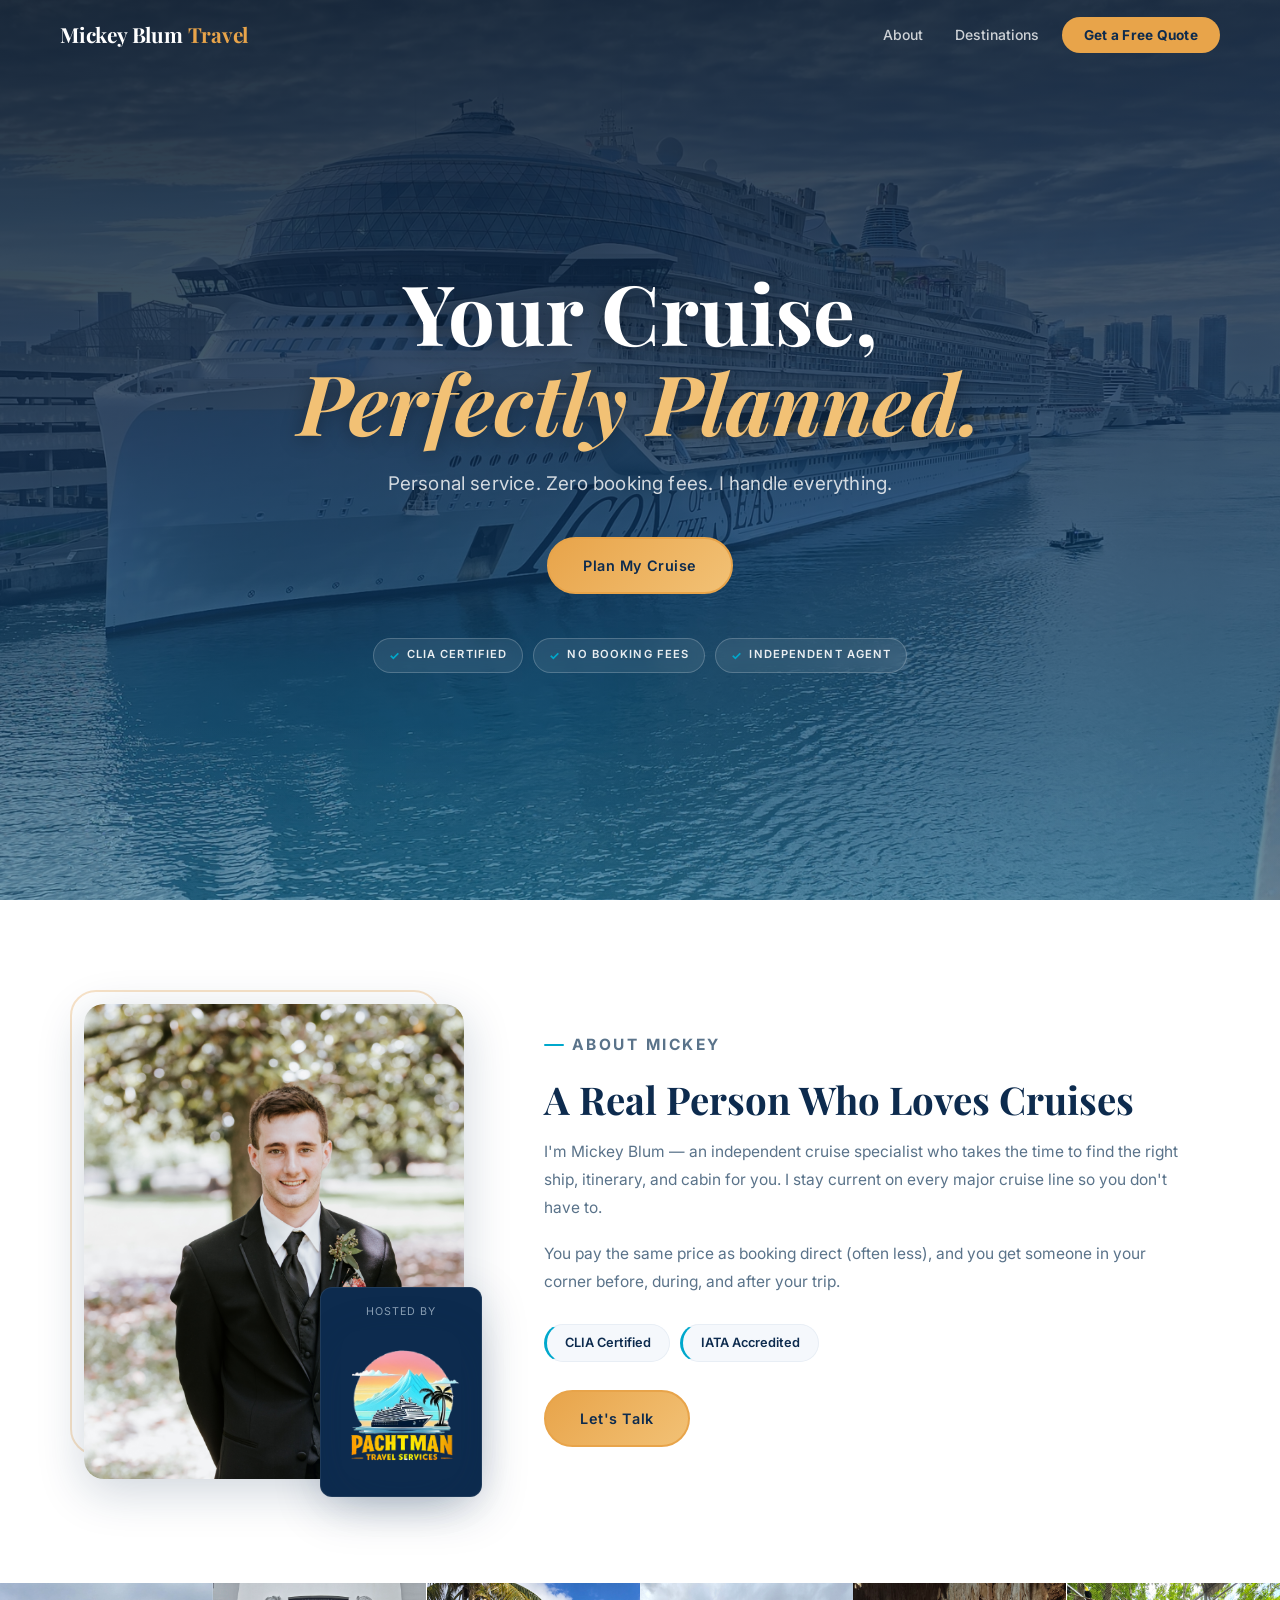
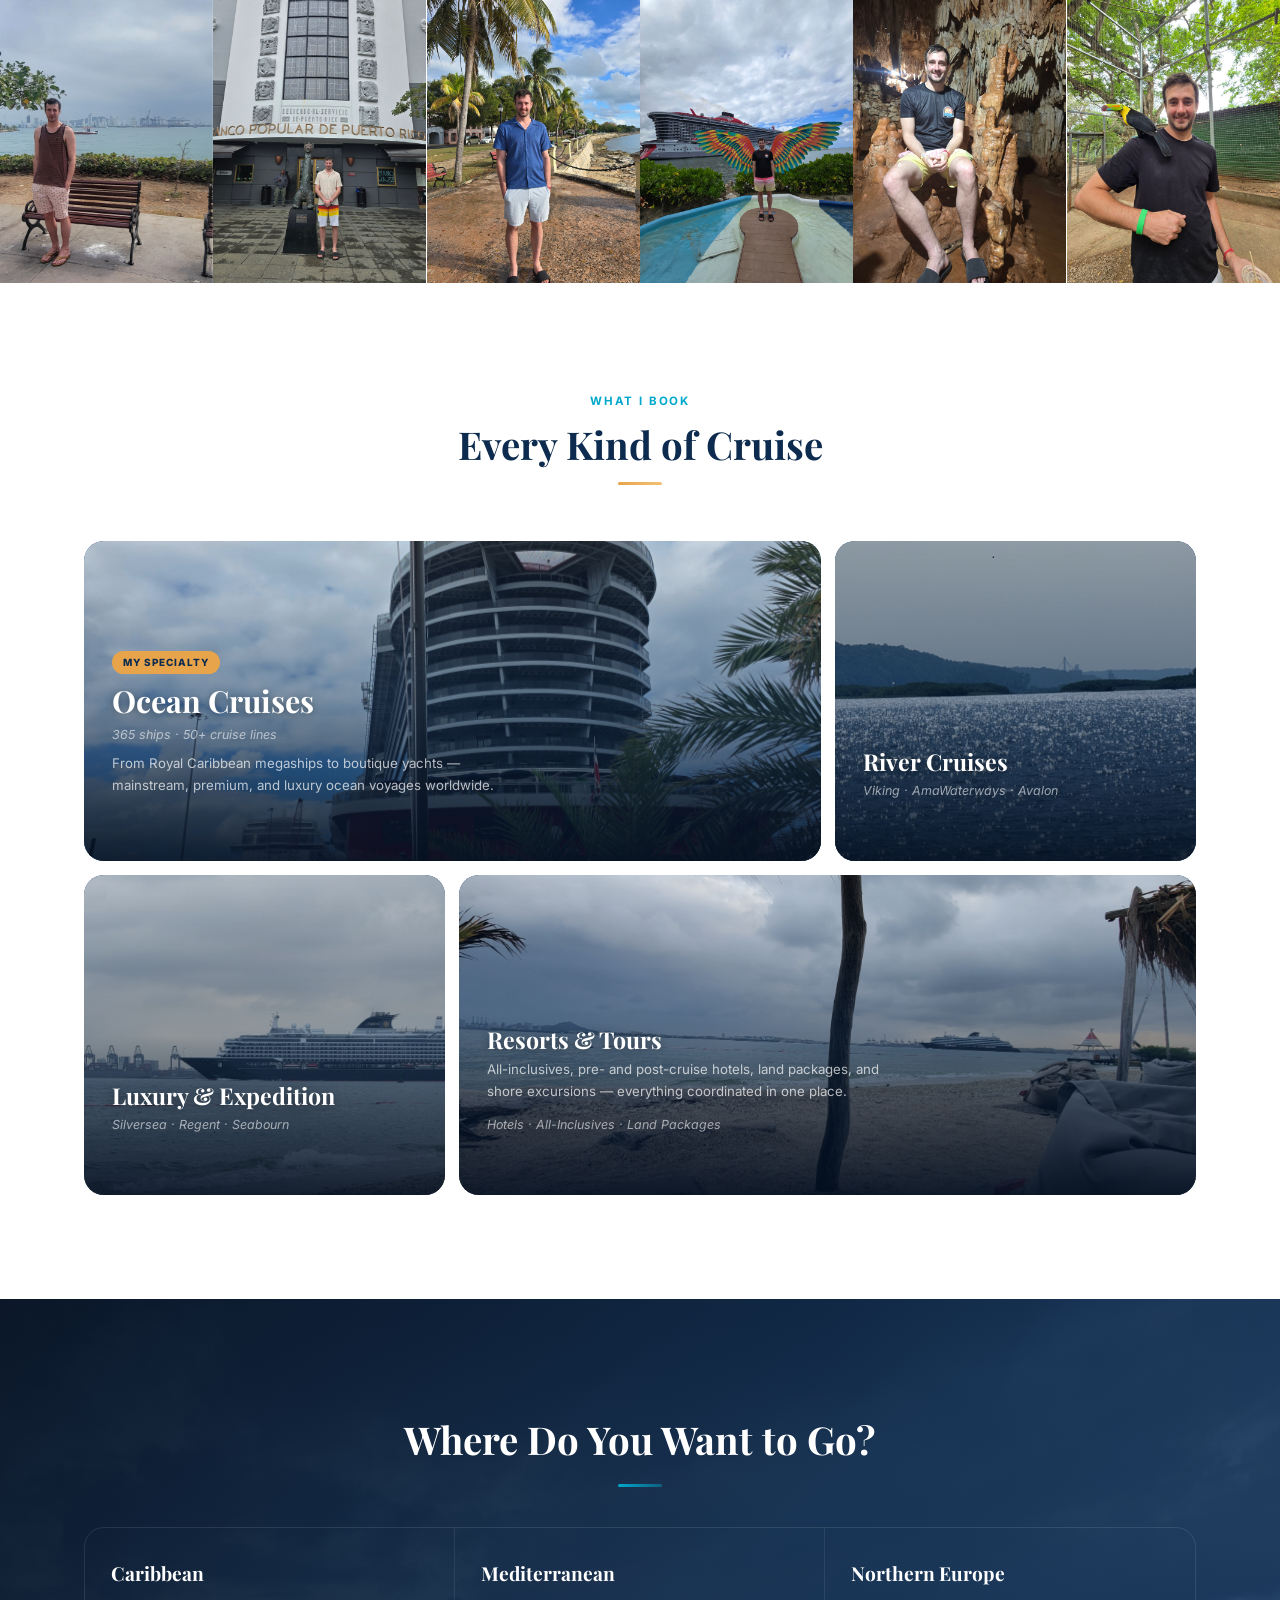
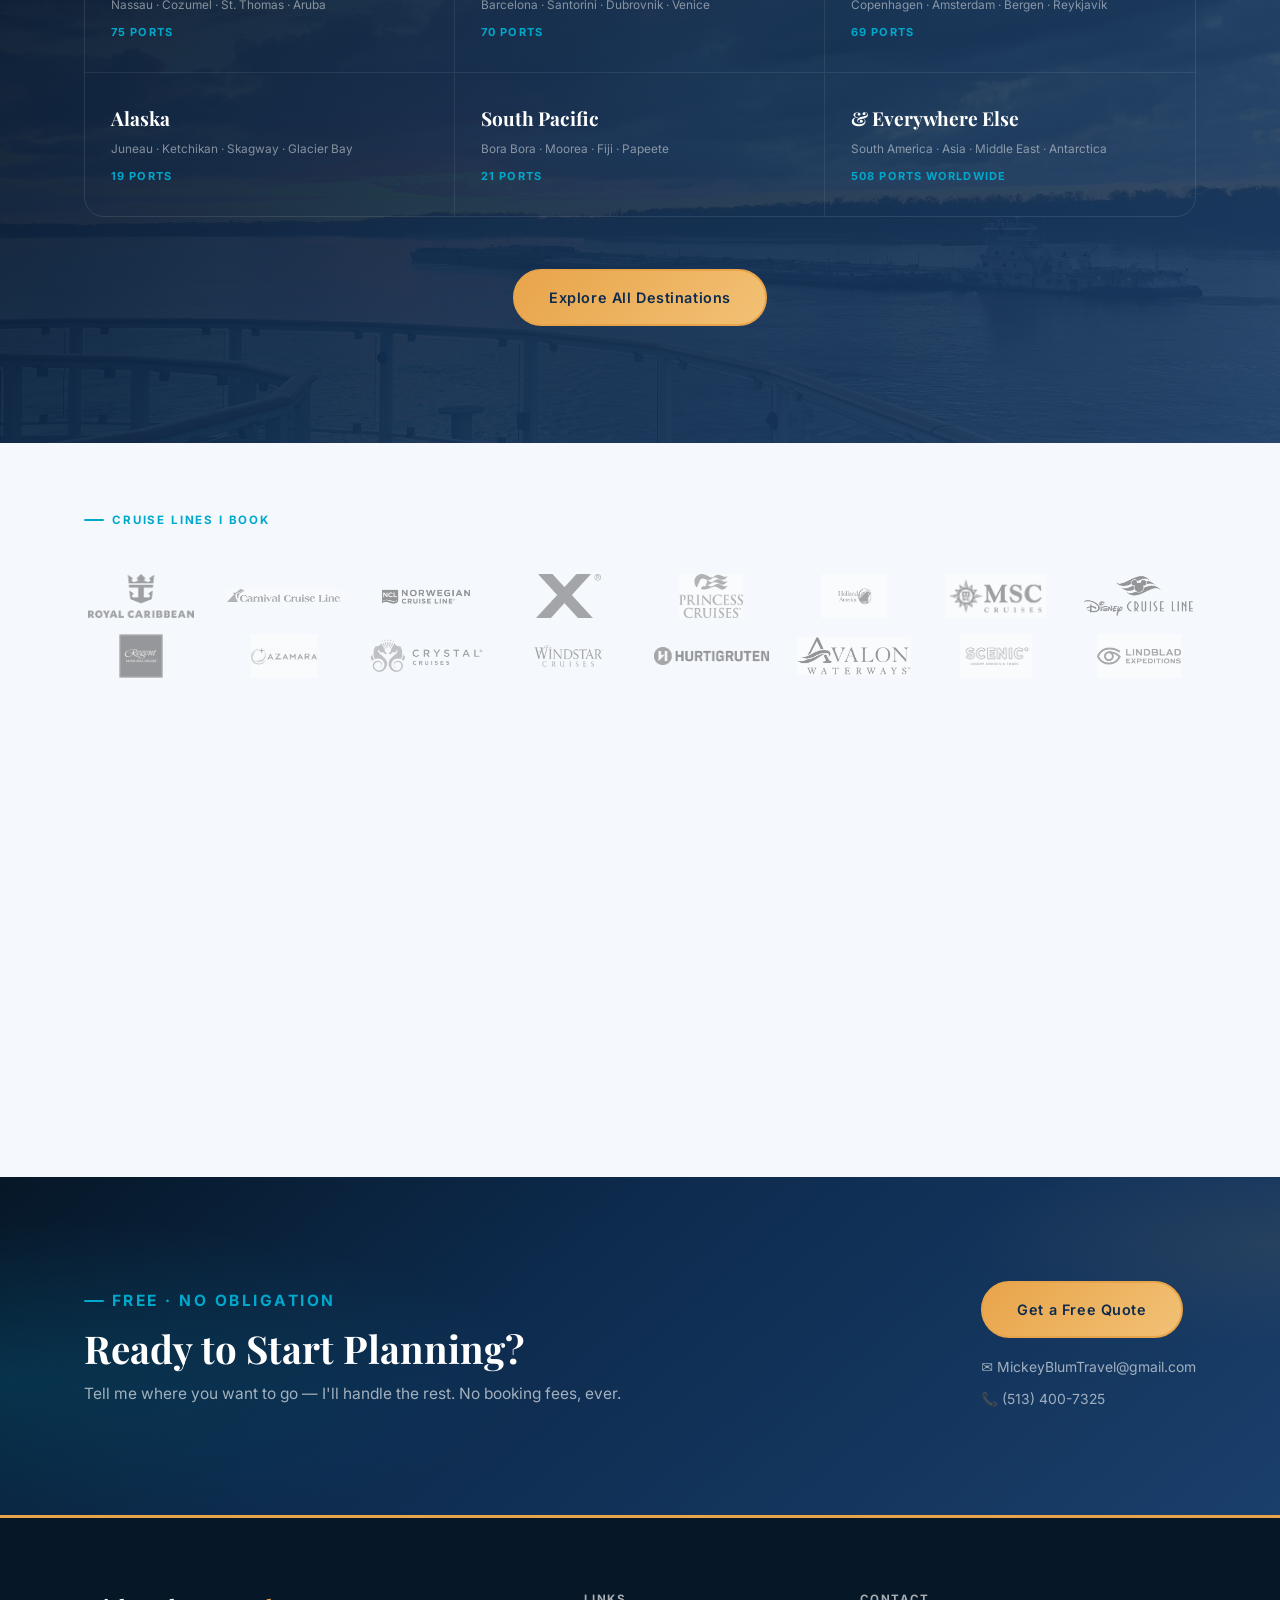
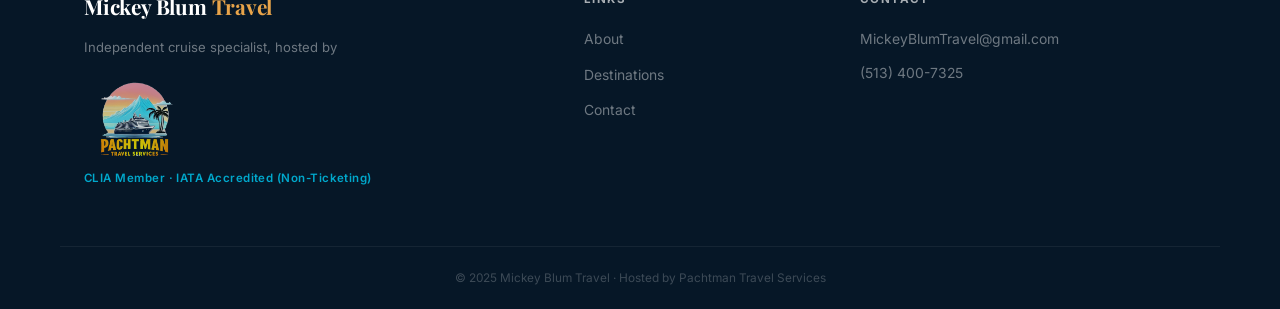
==== commit 104771c5: "CSS update" ====
--- a/index.html
+++ b/index.html
@@ -3,18 +3,34 @@
 <head>
   <meta charset="UTF-8" />
   <meta name="viewport" content="width=device-width, initial-scale=1.0" />
-  <meta name="description" content="Mickey Blum Travel — Cruise specialist and independent travel agent. Get personalized cruise planning, expert advice, and exclusive deals. No fees, no stress." />
-  <meta name="keywords" content="cruise travel agent, cruise specialist, cruise deals, Caribbean cruise, Mediterranean cruise, Alaska cruise, luxury cruise, Mickey Blum travel, Pachtman Travel Services" />
+  <meta name="description" content="Mickey Blum Travel — Cruise specialist and independent travel agent. Personalized cruise planning, expert advice, and exclusive deals. No booking fees." />
+  <meta name="keywords" content="cruise travel agent, cruise specialist, cruise deals, Caribbean cruise, Mediterranean cruise, Alaska cruise, luxury cruise, river cruise, Mickey Blum travel, Pachtman Travel Services" />
   <meta name="author" content="Mickey Blum" />
+  <link rel="canonical" href="https://mickeyblumtravel.com/" />
+
+  <!-- Open Graph -->
+  <meta property="og:type" content="website" />
+  <meta property="og:url" content="https://mickeyblumtravel.com/" />
+  <meta property="og:title" content="Mickey Blum Travel | Cruise Specialist" />
+  <meta property="og:description" content="Expert cruise planning with zero booking fees. Personalized service from a real agent." />
+  <meta property="og:image" content="https://mickeyblumtravel.com/images/mickey-portrait.jpg" />
+
+  <!-- Twitter Card -->
+  <meta name="twitter:card" content="summary_large_image" />
+  <meta name="twitter:url" content="https://mickeyblumtravel.com/" />
+  <meta name="twitter:title" content="Mickey Blum Travel | Cruise Specialist" />
+  <meta name="twitter:description" content="Expert cruise planning with zero booking fees. Personalized service from a real agent." />
+  <meta name="twitter:image" content="https://mickeyblumtravel.com/images/mickey-portrait.jpg" />
+
   <title>Mickey Blum Travel | Cruise Specialist & Independent Travel Agent</title>
   <link rel="preconnect" href="https://fonts.googleapis.com" />
   <link rel="preconnect" href="https://fonts.gstatic.com" crossorigin />
-  <link href="https://fonts.googleapis.com/css2?family=Playfair+Display:ital,wght@0,400;0,600;0,700;1,400&family=Inter:wght@300;400;500;600&display=swap" rel="stylesheet" />
+  <link href="https://fonts.googleapis.com/css2?family=Playfair+Display:ital,wght@0,400;0,700;1,400&family=Inter:wght@400;500;600&display=swap" rel="stylesheet" />
   <link rel="stylesheet" href="css/style.css" />
 </head>
 <body>
 
-  <!-- ========== NAVIGATION ========== -->
+  <!-- NAV -->
   <header class="site-header" id="site-header">
     <nav class="nav-container">
       <div class="nav-brand">
@@ -25,473 +41,265 @@
       </button>
       <ul class="nav-links" id="navLinks">
         <li><a href="#about">About</a></li>
-        <li><a href="#services">Services</a></li>
-        <li><a href="#destinations">Destinations</a></li>
-        <li><a href="#cruise-lines">Cruise Lines</a></li>
-        <li><a href="#why-agent">Why an Agent?</a></li>
-        <li><a href="#contact" class="nav-cta">Get a Free Quote</a></li>
+        <li><a href="destinations.html">Destinations</a></li>
+        <li><a href="contact.html" class="nav-cta">Get a Free Quote</a></li>
       </ul>
     </nav>
   </header>
 
-  <!-- ========== HERO ========== -->
+  <!-- HERO -->
   <section class="hero" id="hero">
-    <div class="hero-overlay"></div>
     <div class="hero-content">
-      <p class="hero-eyebrow">Your Personal Cruise Specialist</p>
-      <h1 class="hero-headline">Set Sail on the<br /><em>Vacation of a Lifetime</em></h1>
-      <p class="hero-sub">Expert cruise planning, personalized service, and zero booking fees — I handle everything so you just enjoy the journey.</p>
-      <div class="hero-actions">
-        <a href="#contact" class="btn btn-primary">Plan My Cruise</a>
-        <a href="#about" class="btn btn-ghost">Learn More</a>
-      </div>
+      <h1 class="hero-headline">Your Cruise,<br /><em>Perfectly Planned.</em></h1>
+      <p class="hero-sub">Personal service. Zero booking fees. I handle everything.</p>
+      <a href="#contact" class="btn btn-primary">Plan My Cruise</a>
       <div class="hero-trust">
         <span class="trust-badge">CLIA Certified</span>
-        <span class="trust-divider">·</span>
-        <span class="trust-badge">IATA Accredited</span>
         <span class="trust-divider">·</span>
         <span class="trust-badge">No Booking Fees</span>
         <span class="trust-divider">·</span>
         <span class="trust-badge">Independent Agent</span>
       </div>
     </div>
-    <div class="hero-scroll-cue">
-      <span>Scroll to explore</span>
-      <div class="scroll-arrow"></div>
-    </div>
-  </section>
-
-  <!-- ========== STATS BAR ========== -->
-  <section class="stats-bar">
-    <div class="container stats-grid">
-      <div class="stat-item">
-        <span class="stat-number">50+</span>
-        <span class="stat-label">Cruise Lines Available</span>
-      </div>
-      <div class="stat-item">
-        <span class="stat-number">7</span>
-        <span class="stat-label">Continents Covered</span>
-      </div>
-      <div class="stat-item">
-        <span class="stat-number">$0</span>
-        <span class="stat-label">Booking Fees</span>
-      </div>
-      <div class="stat-item">
-        <span class="stat-number">1-on-1</span>
-        <span class="stat-label">Personalized Service</span>
-      </div>
-    </div>
-  </section>
-
-  <!-- ========== ABOUT ========== -->
+  </section>
+
+  <!-- ABOUT -->
   <section class="about section" id="about">
     <div class="container about-grid">
       <div class="about-image">
         <div class="about-image-frame">
-          <div class="about-image-placeholder">
-            <img src="images/mickey-portrait.jpg" alt="Mickey Blum, Cruise Specialist &amp; Independent Travel Agent" />
-          </div>
+          <img src="images/mickey-portrait.jpg" alt="Mickey Blum, Cruise Specialist" />
           <div class="about-badge">
             <span>Hosted by</span>
-            <strong>Pachtman Travel Services</strong>
+            <img src="images/pachtman-logo.png" alt="Pachtman Travel Services" class="pachtman-logo" />
           </div>
         </div>
       </div>
       <div class="about-content">
         <p class="section-eyebrow">About Mickey</p>
-        <h2 class="section-heading">A Travel Agent Who Actually Knows Cruises</h2>
-        <p>Hi, I'm Mickey Blum — an independent travel agent specializing in cruises, hosted through <strong>Pachtman Travel Services</strong>. Whether you're dreaming about the Caribbean, the Mediterranean, Alaska, or beyond, I'm here to make it happen without the stress of figuring it all out yourself.</p>
-        <p>Cruises are my passion and my specialty. I stay up-to-date on every major cruise line, ship, itinerary, and deal so you don't have to. As your dedicated agent, I take the time to understand exactly what you want — then find the cruise that fits your style, budget, and travel goals perfectly.</p>
-        <p>I'm not a booking engine. I'm a real person who picks up the phone, answers emails, and advocates for you when things don't go as planned.</p>
-        <div class="credentials">
-          <div class="credential">
-            <div class="credential-icon">&#9783;</div>
-            <div>
-              <strong>CLIA Certified</strong>
-              <span>Cruise Lines International Association</span>
-            </div>
-          </div>
-          <div class="credential">
-            <div class="credential-icon">&#9992;</div>
-            <div>
-              <strong>IATA Accredited</strong>
-              <span>Non-Ticketing Travel Agent</span>
-            </div>
-          </div>
-        </div>
-        <a href="#contact" class="btn btn-primary">Let's Plan Your Trip</a>
-      </div>
-    </div>
-  </section>
-
-  <!-- ========== SERVICES ========== -->
-  <section class="services section section-alt" id="services">
+        <h2 class="section-heading">A Real Person Who Loves Cruises</h2>
+        <p>I'm Mickey Blum — an independent cruise specialist who takes the time to find the right ship, itinerary, and cabin for you. I stay current on every major cruise line so you don't have to.</p>
+        <p>You pay the same price as booking direct (often less), and you get someone in your corner before, during, and after your trip.</p>
+        <div class="cred-row">
+          <span class="cred-pill">CLIA Certified</span>
+          <span class="cred-pill">IATA Accredited</span>
+        </div>
+        <a href="#contact" class="btn btn-primary">Let's Talk</a>
+      </div>
+    </div>
+  </section>
+
+  <!-- PHOTO STRIP -->
+  <section class="photo-strip">
+    <div class="strip-item">
+      <img src="images/mickey-cartagena.jpg" alt="Mickey in Cartagena, Colombia" />
+      <span class="strip-caption">Cartagena, Colombia</span>
+    </div>
+    <div class="strip-item">
+      <img src="images/mickey-puerto-rico.jpg" alt="Mickey in Puerto Rico" />
+      <span class="strip-caption">Puerto Rico</span>
+    </div>
+    <div class="strip-item">
+      <img src="images/mickey-stcroix.jpg" alt="Mickey in St. Croix" />
+      <span class="strip-caption">St. Croix, USVI</span>
+    </div>
+    <div class="strip-item">
+      <img src="images/mickey-dominican.jpg" alt="Mickey in the Dominican Republic" />
+      <span class="strip-caption">Dominican Republic</span>
+    </div>
+    <div class="strip-item">
+      <img src="images/mickey-cave.jpg" alt="Mickey exploring a cave" />
+      <span class="strip-caption">Cave Excursion</span>
+    </div>
+    <div class="strip-item">
+      <img src="images/mickey-travel-2.jpg" alt="Mickey traveling" />
+      <span class="strip-caption">On the Road</span>
+    </div>
+  </section>
+
+  <!-- WHAT I BOOK -->
+  <section class="services section" id="services">
     <div class="container">
       <div class="section-header">
         <p class="section-eyebrow">What I Book</p>
-        <h2 class="section-heading">Full-Service Travel Planning</h2>
-        <p class="section-intro">Cruises are my specialty, but my credentials let me book a wide range of travel experiences. Whatever your trip needs, I can handle it.</p>
-      </div>
-      <div class="services-grid">
-        <div class="service-card featured">
-          <div class="service-icon">&#x1F6F3;</div>
-          <h3>Ocean Cruises</h3>
-          <p>My main specialty. From budget-friendly to ultra-luxury, I'll find the perfect ocean cruise — right ship, right itinerary, right cabin, right price.</p>
-          <ul class="service-list">
-            <li>Caribbean &amp; Bahamas</li>
-            <li>Mediterranean &amp; Europe</li>
-            <li>Alaska &amp; Pacific Northwest</li>
-            <li>Hawaii &amp; South Pacific</li>
-            <li>Transatlantic &amp; World Voyages</li>
-          </ul>
-          <span class="service-tag">Specialty</span>
-        </div>
-        <div class="service-card">
-          <div class="service-icon">&#x1F6F6;</div>
-          <h3>River Cruises</h3>
-          <p>Explore Europe's rivers, the Nile, the Amazon, and more on intimate river cruise ships that dock right in the heart of every destination.</p>
-        </div>
-        <div class="service-card">
-          <div class="service-icon">&#x1F451;</div>
-          <h3>Luxury &amp; Expedition</h3>
-          <p>Ultra-luxury lines, small-ship expeditions, and polar voyages for travelers who want the extraordinary.</p>
-        </div>
-        <div class="service-card">
-          <div class="service-icon">&#x1F3DD;</div>
-          <h3>All-Inclusive Resorts</h3>
-          <p>Pair your cruise with a resort stay or book a standalone all-inclusive vacation. Caribbean, Mexico, and beyond.</p>
-        </div>
-        <div class="service-card">
-          <div class="service-icon">&#x1F5FA;</div>
-          <h3>Land Tours &amp; Packages</h3>
-          <p>Pre- and post-cruise land tours, guided group tours, independent travel packages, and custom itineraries.</p>
-        </div>
-        <div class="service-card">
-          <div class="service-icon">&#x1F3E8;</div>
-          <h3>Hotels &amp; Transfers</h3>
-          <p>Book the hotels, airport transfers, and shore excursions that complete your trip — everything coordinated in one place.</p>
-        </div>
-      </div>
-    </div>
-  </section>
-
-  <!-- ========== DESTINATIONS ========== -->
-  <section class="destinations section" id="destinations">
+        <h2 class="section-heading">Every Kind of Cruise</h2>
+      </div>
+      <div class="services-layout">
+
+        <a href="destinations.html" class="svc-card svc-ocean">
+          <div class="svc-overlay"></div>
+          <div class="svc-content">
+            <span class="svc-tag">My Specialty</span>
+            <h3>Ocean Cruises</h3>
+            <p class="svc-sub">365 ships · 50+ cruise lines</p>
+            <p class="svc-detail">From Royal Caribbean megaships to boutique yachts — mainstream, premium, and luxury ocean voyages worldwide.</p>
+            <span class="svc-cta">Explore destinations →</span>
+          </div>
+        </a>
+
+        <a href="contact.html" class="svc-card svc-river">
+          <div class="svc-overlay"></div>
+          <div class="svc-content">
+            <h3>River Cruises</h3>
+            <p class="svc-sub">Viking · AmaWaterways · Avalon</p>
+            <span class="svc-cta">Get a quote →</span>
+          </div>
+        </a>
+
+        <a href="contact.html" class="svc-card svc-luxury">
+          <div class="svc-overlay"></div>
+          <div class="svc-content">
+            <h3>Luxury &amp; Expedition</h3>
+            <p class="svc-sub">Silversea · Regent · Seabourn</p>
+            <span class="svc-cta">Get a quote →</span>
+          </div>
+        </a>
+
+        <a href="contact.html" class="svc-card svc-beach">
+          <div class="svc-overlay"></div>
+          <div class="svc-content">
+            <h3>Resorts &amp; Tours</h3>
+            <p class="svc-detail">All-inclusives, pre- and post-cruise hotels, land packages, and shore excursions — everything coordinated in one place.</p>
+            <p class="svc-sub">Hotels · All-Inclusives · Land Packages</p>
+            <span class="svc-cta">Get a quote →</span>
+          </div>
+        </a>
+
+      </div>
+    </div>
+  </section>
+
+  <!-- DESTINATIONS -->
+  <section class="destinations" id="destinations">
+    <div class="dest-bg">
+      <img src="images/cruise-sunset.jpg" alt="Cruise sunset" />
+      <div class="dest-bg-overlay"></div>
+    </div>
+    <div class="container dest-content">
+      <h2 class="dest-heading">Where Do You Want to Go?</h2>
+      <div class="dest-regions">
+        <a href="destinations.html?region=Caribbean" class="dest-region">
+          <span class="dest-region-name">Caribbean</span>
+          <span class="dest-region-ports">Nassau · Cozumel · St. Thomas · Aruba</span>
+          <span class="dest-region-count">75 ports</span>
+        </a>
+        <a href="destinations.html?region=Mediterranean" class="dest-region">
+          <span class="dest-region-name">Mediterranean</span>
+          <span class="dest-region-ports">Barcelona · Santorini · Dubrovnik · Venice</span>
+          <span class="dest-region-count">70 ports</span>
+        </a>
+        <a href="destinations.html?region=Northern+Europe+%26+Baltic" class="dest-region">
+          <span class="dest-region-name">Northern Europe</span>
+          <span class="dest-region-ports">Copenhagen · Amsterdam · Bergen · Reykjavík</span>
+          <span class="dest-region-count">69 ports</span>
+        </a>
+        <a href="destinations.html?region=Alaska" class="dest-region">
+          <span class="dest-region-name">Alaska</span>
+          <span class="dest-region-ports">Juneau · Ketchikan · Skagway · Glacier Bay</span>
+          <span class="dest-region-count">19 ports</span>
+        </a>
+        <a href="destinations.html?region=South+Pacific" class="dest-region">
+          <span class="dest-region-name">South Pacific</span>
+          <span class="dest-region-ports">Bora Bora · Moorea · Fiji · Papeete</span>
+          <span class="dest-region-count">21 ports</span>
+        </a>
+        <a href="destinations.html" class="dest-region">
+          <span class="dest-region-name">& Everywhere Else</span>
+          <span class="dest-region-ports">South America · Asia · Middle East · Antarctica</span>
+          <span class="dest-region-count">508 ports worldwide</span>
+        </a>
+      </div>
+      <a href="destinations.html" class="btn btn-primary">Explore All Destinations</a>
+    </div>
+  </section>
+
+  <!-- CRUISE LINE LOGOS -->
+  <section class="logo-strip section section-alt">
     <div class="container">
-      <div class="section-header">
-        <p class="section-eyebrow">Where Will You Go?</p>
-        <h2 class="section-heading">Popular Cruise Destinations</h2>
-        <p class="section-intro">Every destination has its own magic. Here are some of the most sought-after cruise regions I book regularly.</p>
-      </div>
-      <div class="destinations-grid">
-        <div class="dest-card dest-caribbean">
-          <div class="dest-overlay"></div>
-          <div class="dest-info">
-            <h3>Caribbean</h3>
-            <p>Turquoise waters, white sand beaches, vibrant culture</p>
-            <a href="#contact" class="dest-link">Explore →</a>
-          </div>
-        </div>
-        <div class="dest-card dest-mediterranean">
-          <div class="dest-overlay"></div>
-          <div class="dest-info">
-            <h3>Mediterranean</h3>
-            <p>Ancient history, world-class cuisine, stunning coastlines</p>
-            <a href="#contact" class="dest-link">Explore →</a>
-          </div>
-        </div>
-        <div class="dest-card dest-alaska">
-          <div class="dest-overlay"></div>
-          <div class="dest-info">
-            <h3>Alaska</h3>
-            <p>Glaciers, wildlife, dramatic fjords and wilderness</p>
-            <a href="#contact" class="dest-link">Explore →</a>
-          </div>
-        </div>
-        <div class="dest-card dest-europe">
-          <div class="dest-overlay"></div>
-          <div class="dest-info">
-            <h3>Northern Europe</h3>
-            <p>Fjords, Baltic capitals, the British Isles and beyond</p>
-            <a href="#contact" class="dest-link">Explore →</a>
-          </div>
-        </div>
-        <div class="dest-card dest-hawaii">
-          <div class="dest-overlay"></div>
-          <div class="dest-info">
-            <h3>Hawaii &amp; South Pacific</h3>
-            <p>Volcanic islands, Polynesian culture, pristine reefs</p>
-            <a href="#contact" class="dest-link">Explore →</a>
-          </div>
-        </div>
-        <div class="dest-card dest-world">
-          <div class="dest-overlay"></div>
-          <div class="dest-info">
-            <h3>World Voyages</h3>
-            <p>Epic grand voyages circling the globe</p>
-            <a href="#contact" class="dest-link">Explore →</a>
-          </div>
-        </div>
-      </div>
-    </div>
-  </section>
-
-  <!-- ========== CRUISE LINES ========== -->
-  <section class="cruise-lines section section-alt" id="cruise-lines">
+      <p class="section-eyebrow" style="text-align:center;">Cruise Lines I Book</p>
+      <div class="logo-grid">
+        <div class="logo-item"><img src="images/logos/line-royal-caribbean.png" alt="Royal Caribbean" /></div>
+        <div class="logo-item"><img src="images/logos/line-carnival.jpg" alt="Carnival Cruise Line" /></div>
+        <div class="logo-item"><img src="images/logos/line-NCL.png" alt="Norwegian Cruise Line" /></div>
+        <div class="logo-item"><img src="images/logos/line-celebrity.png" alt="Celebrity Cruises" /></div>
+        <div class="logo-item"><img src="images/logos/lines-Princess.jpg" alt="Princess Cruises" /></div>
+        <div class="logo-item"><img src="images/logos/lines-holland.jpg" alt="Holland America Line" /></div>
+        <div class="logo-item"><img src="images/logos/line-msc.png" alt="MSC Cruises" /></div>
+        <div class="logo-item"><img src="images/logos/line-disney.png" alt="Disney Cruise Line" /></div>
+        <div class="logo-item"><img src="images/logos/line-regent.jpg" alt="Regent Seven Seas" /></div>
+        <div class="logo-item"><img src="images/logos/line-azamara.jpg" alt="Azamara" /></div>
+        <div class="logo-item"><img src="images/logos/line-crystal.png" alt="Crystal Cruises" /></div>
+        <div class="logo-item"><img src="images/logos/line-windstar.png" alt="Windstar Cruises" /></div>
+        <div class="logo-item"><img src="images/logos/line-hurtigruten.png" alt="Hurtigruten" /></div>
+        <div class="logo-item"><img src="images/logos/line-avalon.png" alt="Avalon Waterways" /></div>
+        <div class="logo-item"><img src="images/logos/line-scenic.webp" alt="Scenic Cruises" /></div>
+        <div class="logo-item"><img src="images/logos/line-lindblad.jpg" alt="Lindblad Expeditions" /></div>
+      </div>
+    </div>
+  </section>
+
+  <!-- TESTIMONIALS -->
+  <section class="testimonials section section-alt">
     <div class="container">
-      <div class="section-header">
-        <p class="section-eyebrow">Who I Work With</p>
-        <h2 class="section-heading">Major Cruise Lines I Book</h2>
-        <p class="section-intro">I have access to virtually every major cruise line — from mainstream to luxury to expedition. Don't see yours? Just ask.</p>
-      </div>
-      <div class="lines-categories">
-        <div class="lines-category">
-          <h4>Mainstream &amp; Premium</h4>
-          <div class="lines-list">
-            <span class="line-tag">Royal Caribbean</span>
-            <span class="line-tag">Carnival Cruise Line</span>
-            <span class="line-tag">Norwegian Cruise Line</span>
-            <span class="line-tag">Celebrity Cruises</span>
-            <span class="line-tag">Holland America Line</span>
-            <span class="line-tag">Princess Cruises</span>
-            <span class="line-tag">MSC Cruises</span>
-            <span class="line-tag">Costa Cruises</span>
-          </div>
-        </div>
-        <div class="lines-category">
-          <h4>Luxury &amp; Ultra-Luxury</h4>
-          <div class="lines-list">
-            <span class="line-tag">Regent Seven Seas</span>
-            <span class="line-tag">Silversea Cruises</span>
-            <span class="line-tag">Viking Ocean Cruises</span>
-            <span class="line-tag">Oceania Cruises</span>
-            <span class="line-tag">Seabourn</span>
-            <span class="line-tag">Crystal Cruises</span>
-            <span class="line-tag">Azamara</span>
-            <span class="line-tag">Cunard</span>
-          </div>
-        </div>
-        <div class="lines-category">
-          <h4>River &amp; Specialty</h4>
-          <div class="lines-list">
-            <span class="line-tag">Viking River Cruises</span>
-            <span class="line-tag">AmaWaterways</span>
-            <span class="line-tag">Avalon Waterways</span>
-            <span class="line-tag">Scenic Cruises</span>
-            <span class="line-tag">Lindblad Expeditions</span>
-            <span class="line-tag">Hurtigruten</span>
-            <span class="line-tag">Disney Cruise Line</span>
-            <span class="line-tag">Windstar Cruises</span>
-          </div>
-        </div>
-      </div>
-    </div>
-  </section>
-
-  <!-- ========== WHY USE AN AGENT ========== -->
-  <section class="why-agent section" id="why-agent">
-    <div class="container">
-      <div class="section-header">
-        <p class="section-eyebrow">Why Book with Me?</p>
-        <h2 class="section-heading">The Travel Agent Advantage</h2>
-        <p class="section-intro">Booking direct or using a faceless website is fine — until it isn't. Here's why having a real agent in your corner makes all the difference.</p>
-      </div>
-      <div class="reasons-grid">
-        <div class="reason-card">
-          <div class="reason-num">01</div>
-          <h3>It Costs You Nothing</h3>
-          <p>Travel agents are paid by the cruise lines, not by you. You get expert help, and you pay the same price (or less) than booking direct.</p>
-        </div>
-        <div class="reason-card">
-          <div class="reason-num">02</div>
-          <h3>Expertise You Can't Google</h3>
-          <p>I know which ships have the best balcony cabins, which itineraries suit first-timers vs. veterans, and which cruise lines are actually right for your style.</p>
-        </div>
-        <div class="reason-card">
-          <div class="reason-num">03</div>
-          <h3>I Watch for Better Deals</h3>
-          <p>After you book, I continue monitoring for price drops, promotions, and upgrades. Cruise prices change — I make sure you benefit.</p>
-        </div>
-        <div class="reason-card">
-          <div class="reason-num">04</div>
-          <h3>Someone in Your Corner</h3>
-          <p>When something goes wrong — a missed port, a delayed flight, a billing issue — you have a real person who knows you and advocates for you.</p>
-        </div>
-        <div class="reason-card">
-          <div class="reason-num">05</div>
-          <h3>One Stop, Full Trip</h3>
-          <p>I coordinate everything: cruise, pre-cruise hotel, transfers, travel insurance, shore excursions. One call, all covered.</p>
-        </div>
-        <div class="reason-card">
-          <div class="reason-num">06</div>
-          <h3>Personal Relationship</h3>
-          <p>I learn your preferences, travel style, and wish list — so every trip gets better. You're not a booking number; you're a client.</p>
-        </div>
-      </div>
-    </div>
-  </section>
-
-  <!-- ========== TESTIMONIALS ========== -->
-  <section class="testimonials section section-alt" id="testimonials">
-    <div class="container">
-      <div class="section-header">
-        <p class="section-eyebrow">Happy Travelers</p>
-        <h2 class="section-heading">What Clients Say</h2>
-      </div>
       <div class="testimonials-grid">
         <div class="testimonial-card">
           <div class="stars">&#9733;&#9733;&#9733;&#9733;&#9733;</div>
-          <blockquote>"Mickey found us an incredible deal on a Mediterranean cruise that we never would have found on our own — and coordinated everything seamlessly. Will never book any other way again."</blockquote>
+          <blockquote>"Mickey found us an incredible deal on a Mediterranean cruise we never would have found on our own — and coordinated everything seamlessly."</blockquote>
           <cite>— Sarah &amp; Tom, Mediterranean Cruise 2024</cite>
         </div>
         <div class="testimonial-card">
           <div class="stars">&#9733;&#9733;&#9733;&#9733;&#9733;</div>
-          <blockquote>"First-time cruisers and Mickey walked us through everything. The ship recommendation was perfect for our family. We're already planning our next one and Mickey is the first call we're making."</blockquote>
+          <blockquote>"First-time cruisers and Mickey walked us through everything. The ship recommendation was perfect for our family. He's the first call we'll make next time."</blockquote>
           <cite>— The Johnson Family, Caribbean Cruise 2024</cite>
         </div>
-        <div class="testimonial-card">
-          <div class="stars">&#9733;&#9733;&#9733;&#9733;&#9733;</div>
-          <blockquote>"I've booked with big websites before and always had something go wrong with no one to call. Mickey handled a last-minute issue at embarkation that would have ruined our trip. Priceless."</blockquote>
-          <cite>— David R., Alaska Cruise 2023</cite>
-        </div>
-      </div>
-    </div>
-  </section>
-
-  <!-- ========== CONTACT / LEAD FORM ========== -->
+      </div>
+    </div>
+  </section>
+
+  <!-- CONTACT -->
   <section class="contact section" id="contact">
-    <div class="container contact-grid">
-      <div class="contact-info">
-        <p class="section-eyebrow">Get in Touch</p>
+    <div class="container contact-cta-wrap">
+      <div class="contact-cta-text">
+        <p class="section-eyebrow">Free · No Obligation</p>
         <h2 class="section-heading">Ready to Start Planning?</h2>
-        <p>Tell me about your dream trip and I'll get back to you with personalized options, pricing, and everything you need to make it happen. No obligation, no pressure — just real advice from someone who loves cruises.</p>
-        <div class="contact-methods">
-          <div class="contact-method">
-            <div class="contact-icon">&#9993;</div>
-            <div>
-              <strong>Email</strong>
-              <a href="mailto:MickeyBlumTravel@gmail.com">MickeyBlumTravel@gmail.com</a>
-            </div>
-          </div>
-          <div class="contact-method">
-            <div class="contact-icon">&#128222;</div>
-            <div>
-              <strong>Phone / Text</strong>
-              <a href="tel:+15134007325">(513) 400-7325</a>
-            </div>
-          </div>
-        </div>
-        <div class="hosted-info">
-          <p>Independently operating, hosted by:</p>
-          <strong>Pachtman Travel Services</strong>
-        </div>
-      </div>
-      <div class="contact-form-wrap">
-        <form class="contact-form" id="contactForm" novalidate>
-          <h3>Request a Free Quote</h3>
-          <div class="form-row">
-            <div class="form-group">
-              <label for="firstName">First Name *</label>
-              <input type="text" id="firstName" name="firstName" required placeholder="Jane" />
-            </div>
-            <div class="form-group">
-              <label for="lastName">Last Name *</label>
-              <input type="text" id="lastName" name="lastName" required placeholder="Smith" />
-            </div>
-          </div>
-          <div class="form-group">
-            <label for="email">Email Address *</label>
-            <input type="email" id="email" name="email" required placeholder="jane@example.com" />
-          </div>
-          <div class="form-group">
-            <label for="phone">Phone Number</label>
-            <input type="tel" id="phone" name="phone" placeholder="(555) 555-5555" />
-          </div>
-          <div class="form-row">
-            <div class="form-group">
-              <label for="destination">Destination Interest</label>
-              <select id="destination" name="destination">
-                <option value="">Select a region…</option>
-                <option>Caribbean / Bahamas</option>
-                <option>Mediterranean</option>
-                <option>Alaska</option>
-                <option>Northern Europe / Fjords</option>
-                <option>Hawaii / South Pacific</option>
-                <option>Transatlantic / World Voyage</option>
-                <option>River Cruise</option>
-                <option>Not sure yet</option>
-              </select>
-            </div>
-            <div class="form-group">
-              <label for="travelers">Number of Travelers</label>
-              <select id="travelers" name="travelers">
-                <option value="">Select…</option>
-                <option>1</option>
-                <option>2</option>
-                <option>3–4</option>
-                <option>5+</option>
-                <option>Group (10+)</option>
-              </select>
-            </div>
-          </div>
-          <div class="form-group">
-            <label for="travelDate">Approximate Travel Date</label>
-            <input type="text" id="travelDate" name="travelDate" placeholder="e.g. Summer 2025, December 2025…" />
-          </div>
-          <div class="form-group">
-            <label for="message">Tell Me About Your Dream Trip</label>
-            <textarea id="message" name="message" rows="4" placeholder="Any details, preferences, budget range, special occasions — the more you share, the better I can help."></textarea>
-          </div>
-          <button type="submit" class="btn btn-primary btn-full">Send My Request</button>
-          <p class="form-disclaimer">No fees, no spam. I'll respond personally within 24 hours.</p>
-          <div class="form-success" id="formSuccess">
-            <div class="success-icon">&#10003;</div>
-            <h4>Message Sent!</h4>
-            <p>Thanks! I'll be in touch within 24 hours to start planning your perfect cruise.</p>
-          </div>
-        </form>
-      </div>
-    </div>
-  </section>
-
-  <!-- ========== FOOTER ========== -->
+        <p>Tell me where you want to go — I'll handle the rest. No booking fees, ever.</p>
+      </div>
+      <div class="contact-cta-actions">
+        <a href="contact.html" class="btn btn-primary">Get a Free Quote</a>
+        <div class="contact-direct">
+          <a href="mailto:MickeyBlumTravel@gmail.com" class="contact-direct-link">&#9993; MickeyBlumTravel@gmail.com</a>
+          <a href="tel:+15134007325" class="contact-direct-link">&#128222; (513) 400-7325</a>
+        </div>
+      </div>
+    </div>
+  </section>
+
+  <!-- FOOTER -->
   <footer class="site-footer">
     <div class="container footer-grid">
       <div class="footer-brand">
         <span class="brand-name">Mickey Blum <span class="brand-sub">Travel</span></span>
-        <p>Independent cruise specialist &amp; travel agent, hosted by Pachtman Travel Services.</p>
+        <p>Independent cruise specialist, hosted by</p>
+        <img src="images/pachtman-logo.png" alt="Pachtman Travel Services" class="pachtman-logo pachtman-logo--footer" />
         <p class="footer-creds">CLIA Member · IATA Accredited (Non-Ticketing)</p>
       </div>
       <div class="footer-links">
-        <h4>Quick Links</h4>
+        <h4>Links</h4>
         <ul>
-          <li><a href="#about">About Mickey</a></li>
-          <li><a href="#services">Services</a></li>
-          <li><a href="#destinations">Destinations</a></li>
-          <li><a href="#cruise-lines">Cruise Lines</a></li>
-          <li><a href="#contact">Contact</a></li>
-        </ul>
-      </div>
-      <div class="footer-links">
-        <h4>Popular Cruises</h4>
-        <ul>
-          <li><a href="#contact">Caribbean Cruises</a></li>
-          <li><a href="#contact">Mediterranean Cruises</a></li>
-          <li><a href="#contact">Alaska Cruises</a></li>
-          <li><a href="#contact">River Cruises</a></li>
-          <li><a href="#contact">Luxury Cruises</a></li>
+          <li><a href="#about">About</a></li>
+          <li><a href="destinations.html">Destinations</a></li>
+          <li><a href="contact.html">Contact</a></li>
         </ul>
       </div>
       <div class="footer-contact">
         <h4>Contact</h4>
         <p><a href="mailto:MickeyBlumTravel@gmail.com">MickeyBlumTravel@gmail.com</a></p>
         <p><a href="tel:+15134007325">(513) 400-7325</a></p>
-        <a href="#contact" class="btn btn-primary btn-sm">Get a Free Quote</a>
       </div>
     </div>
     <div class="footer-bottom">
       <div class="container">
-        <p>&copy; 2025 Mickey Blum Travel · Hosted by Pachtman Travel Services · All rights reserved.</p>
+        <p>&copy; 2025 Mickey Blum Travel · Hosted by Pachtman Travel Services</p>
       </div>
     </div>
   </footer>
--- a/css/style.css
+++ b/css/style.css
@@ -1,13 +1,8 @@
 /* ========================================
-   MICKEY BLUM TRAVEL — MAIN STYLESHEET
-   ======================================== */
-
-/* --- Reset & Base --- */
-*, *::before, *::after {
-  box-sizing: border-box;
-  margin: 0;
-  padding: 0;
-}
+   MICKEY BLUM TRAVEL
+   ======================================== */
+
+*, *::before, *::after { box-sizing: border-box; margin: 0; padding: 0; }
 
 :root {
   --navy:       #0d2b4e;
@@ -21,28 +16,32 @@
   --off-white:  #f5f8fc;
   --gray-light: #e8eef5;
   --gray:       #8ba0b4;
-  --gray-dark:  #4a5f73;
   --text:       #1e2d3d;
   --text-light: #5a738a;
 
   --font-serif: 'Playfair Display', Georgia, serif;
-  --font-sans:  'Inter', system-ui, -apple-system, sans-serif;
-
-  --radius-sm:  6px;
-  --radius:     12px;
-  --radius-lg:  20px;
-  --shadow-sm:  0 2px 8px rgba(13,43,78,.08);
-  --shadow:     0 4px 20px rgba(13,43,78,.12);
-  --shadow-lg:  0 8px 40px rgba(13,43,78,.18);
-
-  --transition: 0.25s ease;
-  --max-width:  1200px;
-}
-
-html {
-  scroll-behavior: smooth;
-  font-size: 16px;
-}
+  --font-sans:  'Inter', system-ui, sans-serif;
+
+  --radius:    12px;
+  --radius-lg: 20px;
+
+  --shadow-xs: 0 1px 4px  rgba(13,43,78,.06);
+  --shadow-sm: 0 2px 10px rgba(13,43,78,.08);
+  --shadow:    0 6px 24px rgba(13,43,78,.13);
+  --shadow-lg: 0 12px 48px rgba(13,43,78,.20);
+  --shadow-xl: 0 24px 72px rgba(13,43,78,.28);
+
+  --ease-out:   cubic-bezier(0.0, 0.0, 0.2, 1);
+  --ease-in:    cubic-bezier(0.4, 0.0, 1.0, 1);
+  --ease:       cubic-bezier(0.4, 0.0, 0.2, 1);
+  --ease-spring: cubic-bezier(0.34, 1.56, 0.64, 1);
+
+  --transition:      0.25s var(--ease);
+  --transition-slow: 0.45s var(--ease);
+  --max-width: 1160px;
+}
+
+html { scroll-behavior: smooth; }
 
 body {
   font-family: var(--font-sans);
@@ -50,18 +49,13 @@
   background: var(--white);
   line-height: 1.6;
   -webkit-font-smoothing: antialiased;
-}
-
+  -moz-osx-font-smoothing: grayscale;
+}
+
+a { color: var(--blue); text-decoration: none; transition: color var(--transition); }
+a:hover { color: var(--teal); }
+ul { list-style: none; }
 img { max-width: 100%; display: block; }
-
-a {
-  color: var(--blue);
-  text-decoration: none;
-  transition: color var(--transition);
-}
-a:hover { color: var(--teal); }
-
-ul { list-style: none; }
 
 .container {
   width: 100%;
@@ -70,111 +64,111 @@
   padding: 0 24px;
 }
 
-.section {
-  padding: 96px 0;
-}
-
-.section-alt {
-  background: var(--off-white);
-}
-
-/* --- Typography Helpers --- */
+.section { padding: 104px 0; }
+.section-alt { background: var(--off-white); }
+
 .section-eyebrow {
-  font-family: var(--font-sans);
-  font-size: 0.8rem;
-  font-weight: 600;
-  letter-spacing: 0.12em;
+  display: inline-flex;
+  align-items: center;
+  gap: 8px;
+  font-size: 0.72rem;
+  font-weight: 700;
+  letter-spacing: 0.16em;
   text-transform: uppercase;
   color: var(--teal);
   margin-bottom: 12px;
 }
+.section-eyebrow::before {
+  content: '';
+  display: inline-block;
+  width: 20px;
+  height: 2px;
+  background: var(--teal);
+  border-radius: 1px;
+  flex-shrink: 0;
+}
 
 .section-heading {
   font-family: var(--font-serif);
-  font-size: clamp(1.8rem, 3vw, 2.6rem);
+  font-size: clamp(1.9rem, 3vw, 2.6rem);
   font-weight: 700;
   color: var(--navy);
-  line-height: 1.2;
+  line-height: 1.18;
   margin-bottom: 16px;
-}
-
-.section-intro {
-  color: var(--text-light);
-  font-size: 1.05rem;
-  max-width: 640px;
 }
 
 .section-header {
   text-align: center;
-  margin-bottom: 64px;
-}
-
-.section-header .section-intro {
-  margin: 0 auto;
-}
-
-/* --- Buttons --- */
+  margin-bottom: 56px;
+}
+.section-header .section-eyebrow { justify-content: center; }
+.section-header .section-eyebrow::before { display: none; }
+.section-header .section-heading::after {
+  content: '';
+  display: block;
+  width: 44px;
+  height: 3px;
+  background: linear-gradient(90deg, var(--gold), var(--gold-light));
+  border-radius: 2px;
+  margin: 14px auto 0;
+}
+
+
+/* ========================================
+   BUTTONS
+   ======================================== */
 .btn {
   display: inline-block;
-  padding: 14px 30px;
+  padding: 15px 34px;
   border-radius: 50px;
-  font-family: var(--font-sans);
-  font-size: 0.95rem;
+  font-size: 0.9rem;
   font-weight: 600;
+  letter-spacing: 0.04em;
   cursor: pointer;
   border: 2px solid transparent;
   transition: all var(--transition);
   text-align: center;
-  letter-spacing: 0.02em;
+  position: relative;
+  overflow: hidden;
 }
 
 .btn-primary {
-  background: var(--gold);
+  background: linear-gradient(135deg, var(--gold) 0%, var(--gold-light) 100%);
   color: var(--navy);
   border-color: var(--gold);
 }
+.btn-primary::after {
+  content: '';
+  position: absolute;
+  inset: 0;
+  background: rgba(255,255,255,0);
+  transition: background 0.2s;
+}
 .btn-primary:hover {
-  background: var(--gold-light);
+  color: var(--navy);
+  transform: translateY(-3px);
+  box-shadow: 0 10px 32px rgba(232,164,74,.45);
   border-color: var(--gold-light);
-  color: var(--navy);
-  transform: translateY(-2px);
-  box-shadow: 0 6px 20px rgba(232,164,74,.35);
-}
-
-.btn-ghost {
-  background: transparent;
-  color: var(--white);
-  border-color: rgba(255,255,255,0.6);
-}
-.btn-ghost:hover {
-  background: rgba(255,255,255,0.15);
-  color: var(--white);
-  border-color: var(--white);
-}
+}
+.btn-primary:hover::after { background: rgba(255,255,255,0.12); }
 
 .btn-full { width: 100%; }
 
-.btn-sm {
-  padding: 10px 20px;
-  font-size: 0.85rem;
-}
-
-/* ========================================
-   NAVIGATION
+
+/* ========================================
+   NAV
    ======================================== */
 .site-header {
   position: fixed;
-  top: 0;
-  left: 0;
-  right: 0;
+  top: 0; left: 0; right: 0;
   z-index: 100;
-  transition: background var(--transition), box-shadow var(--transition);
+  transition: background 0.35s var(--ease), box-shadow 0.35s var(--ease);
   padding: 0 24px;
 }
-
 .site-header.scrolled {
-  background: var(--navy);
-  box-shadow: 0 2px 20px rgba(0,0,0,0.2);
+  background: rgba(13,43,78,0.97);
+  box-shadow: 0 2px 24px rgba(0,0,0,0.25);
+  backdrop-filter: blur(8px);
 }
 
 .nav-container {
@@ -183,7 +177,7 @@
   display: flex;
   align-items: center;
   justify-content: space-between;
-  height: 72px;
+  height: 70px;
 }
 
 .brand-name {
@@ -191,45 +185,41 @@
   font-size: 1.3rem;
   font-weight: 700;
   color: var(--white);
-  letter-spacing: 0.01em;
-}
-
-.brand-sub {
-  color: var(--gold);
-}
+  letter-spacing: -0.01em;
+}
+.brand-sub { color: var(--gold); }
 
 .nav-links {
   display: flex;
   align-items: center;
-  gap: 8px;
+  gap: 2px;
 }
 
 .nav-links li a {
-  color: rgba(255,255,255,0.85);
-  font-size: 0.9rem;
+  color: rgba(255,255,255,0.78);
+  font-size: 0.875rem;
   font-weight: 500;
-  padding: 8px 14px;
-  border-radius: 6px;
+  padding: 8px 15px;
+  border-radius: 8px;
   transition: all var(--transition);
 }
-
-.nav-links li a:hover {
-  color: var(--white);
-  background: rgba(255,255,255,0.1);
-}
+.nav-links li a:hover { color: var(--white); background: rgba(255,255,255,0.1); }
 
 .nav-links li a.nav-cta {
   background: var(--gold);
   color: var(--navy);
-  padding: 10px 20px;
+  padding: 10px 22px;
   border-radius: 50px;
-  font-weight: 600;
-}
-
+  font-weight: 700;
+  font-size: 0.85rem;
+  letter-spacing: 0.02em;
+  margin-left: 6px;
+}
 .nav-links li a.nav-cta:hover {
   background: var(--gold-light);
   color: var(--navy);
   transform: translateY(-1px);
+  box-shadow: 0 4px 18px rgba(232,164,74,.4);
 }
 
 .nav-toggle {
@@ -239,182 +229,108 @@
   background: none;
   border: none;
   cursor: pointer;
-  padding: 4px;
-}
-
+  padding: 6px;
+}
 .nav-toggle span {
   display: block;
-  width: 24px;
+  width: 22px;
   height: 2px;
   background: var(--white);
   border-radius: 2px;
   transition: all var(--transition);
 }
 
+
 /* ========================================
    HERO
    ======================================== */
 .hero {
-  position: relative;
   min-height: 100vh;
   display: flex;
   align-items: center;
   justify-content: center;
+  text-align: center;
+  padding: 130px 24px 90px;
+  position: relative;
+  overflow: hidden;
   background:
-    linear-gradient(
-      160deg,
-      rgba(13,43,78,0.88) 0%,
-      rgba(26,63,107,0.75) 40%,
-      rgba(0,168,204,0.4) 100%
-    ),
-    url('https://images.unsplash.com/photo-1548574505-5e239809ee19?auto=format&fit=crop&w=1920&q=80') center/cover no-repeat;
-  text-align: center;
-  padding: 120px 24px 80px;
-  overflow: hidden;
-}
-
-.hero::before {
+    linear-gradient(175deg,
+      rgba(6,23,43,0.9)  0%,
+      rgba(13,43,78,0.75) 45%,
+      rgba(0,100,160,0.5) 100%),
+    url('../images/cruise-icon-of-seas.jpg') center/cover no-repeat;
+}
+
+/* Subtle vignette at bottom */
+.hero::after {
   content: '';
   position: absolute;
-  inset: 0;
-  background: radial-gradient(ellipse at 60% 40%, rgba(0,168,204,0.15) 0%, transparent 60%);
+  bottom: 0; left: 0; right: 0;
+  height: 180px;
+  background: linear-gradient(to top, rgba(255,255,255,0.06) 0%, transparent 100%);
   pointer-events: none;
 }
 
-.hero-overlay {
-  display: none;
-}
-
 .hero-content {
-  position: relative;
-  z-index: 2;
-  max-width: 780px;
+  max-width: 700px;
   margin: 0 auto;
-}
-
-.hero-eyebrow {
-  font-size: 0.8rem;
-  font-weight: 600;
-  letter-spacing: 0.18em;
-  text-transform: uppercase;
-  color: var(--teal);
-  margin-bottom: 20px;
+  position: relative;
+  z-index: 1;
 }
 
 .hero-headline {
   font-family: var(--font-serif);
-  font-size: clamp(2.6rem, 6vw, 4.8rem);
-  font-weight: 700;
-  line-height: 1.1;
+  font-size: clamp(3rem, 6.5vw, 5.2rem);
+  font-weight: 700;
+  line-height: 1.08;
   color: var(--white);
-  margin-bottom: 24px;
-}
-
-.hero-headline em {
-  font-style: italic;
-  color: var(--gold-light);
-}
+  margin-bottom: 22px;
+  text-shadow: 0 2px 20px rgba(0,0,0,0.35);
+}
+.hero-headline em { font-style: italic; color: var(--gold-light); }
 
 .hero-sub {
-  font-size: clamp(1rem, 2vw, 1.2rem);
-  color: rgba(255,255,255,0.85);
-  max-width: 560px;
-  margin: 0 auto 40px;
-  line-height: 1.7;
-}
-
-.hero-actions {
-  display: flex;
-  gap: 16px;
+  font-size: clamp(1rem, 2vw, 1.18rem);
+  color: rgba(255,255,255,0.8);
+  margin-bottom: 38px;
+  font-weight: 400;
+  letter-spacing: 0.01em;
+}
+
+.hero-trust {
+  display: flex;
+  align-items: center;
   justify-content: center;
   flex-wrap: wrap;
-  margin-bottom: 48px;
-}
-
-.hero-trust {
-  display: flex;
-  align-items: center;
-  justify-content: center;
-  flex-wrap: wrap;
-  gap: 8px;
-  font-size: 0.8rem;
-  color: rgba(255,255,255,0.7);
+  gap: 10px;
+  margin-top: 36px;
 }
 
 .trust-badge {
-  font-weight: 500;
-  color: rgba(255,255,255,0.85);
-}
-
-.trust-divider {
-  opacity: 0.4;
-}
-
-.hero-scroll-cue {
-  position: absolute;
-  bottom: 32px;
-  left: 50%;
-  transform: translateX(-50%);
-  display: flex;
-  flex-direction: column;
-  align-items: center;
-  gap: 8px;
-  color: rgba(255,255,255,0.5);
-  font-size: 0.75rem;
+  display: inline-flex;
+  align-items: center;
+  gap: 6px;
+  color: rgba(255,255,255,0.9);
+  font-weight: 600;
+  font-size: 0.7rem;
+  background: rgba(255,255,255,0.08);
+  border: 1px solid rgba(255,255,255,0.2);
+  padding: 7px 15px;
+  border-radius: 50px;
   letter-spacing: 0.1em;
   text-transform: uppercase;
-}
-
-.scroll-arrow {
-  width: 20px;
-  height: 20px;
-  border-right: 2px solid rgba(255,255,255,0.4);
-  border-bottom: 2px solid rgba(255,255,255,0.4);
-  transform: rotate(45deg);
-  animation: bounce 1.8s infinite;
-}
-
-@keyframes bounce {
-  0%, 100% { transform: rotate(45deg) translateY(0); opacity: 0.4; }
-  50% { transform: rotate(45deg) translateY(5px); opacity: 0.8; }
-}
-
-/* ========================================
-   STATS BAR
-   ======================================== */
-.stats-bar {
-  background: var(--navy);
-  padding: 40px 24px;
-}
-
-.stats-grid {
-  display: grid;
-  grid-template-columns: repeat(4, 1fr);
-  gap: 24px;
-  text-align: center;
-}
-
-.stat-item {
-  display: flex;
-  flex-direction: column;
-  gap: 4px;
-}
-
-.stat-number {
-  font-family: var(--font-serif);
-  font-size: 2.2rem;
-  font-weight: 700;
-  color: var(--gold);
-  line-height: 1;
-}
-
-.stat-label {
-  font-size: 0.8rem;
-  font-weight: 500;
-  color: rgba(255,255,255,0.6);
-  text-transform: uppercase;
-  letter-spacing: 0.08em;
-}
+  backdrop-filter: blur(6px);
+  -webkit-backdrop-filter: blur(6px);
+}
+.trust-badge::before {
+  content: '✓';
+  color: var(--teal);
+  font-size: 0.75rem;
+  font-weight: 700;
+}
+
+.trust-divider { display: none; }
+
 
 /* ========================================
    ABOUT
@@ -428,30 +344,38 @@
 
 .about-image-frame {
   position: relative;
-  border-radius: var(--radius-lg);
-  overflow: visible;
-}
-
-.about-image-placeholder {
-  border-radius: var(--radius-lg);
+}
+
+/* Decorative gold corner accent */
+.about-image-frame::before {
+  content: '';
+  position: absolute;
+  top: -14px;
+  left: -14px;
+  right: 24px;
+  bottom: 24px;
+  border: 2px solid var(--gold);
+  border-radius: calc(var(--radius-lg) + 6px);
+  opacity: 0.3;
+  z-index: 0;
+  pointer-events: none;
+}
+
+.about-image-frame img {
+  position: relative;
+  z-index: 1;
+  width: 100%;
   aspect-ratio: 4/5;
-  overflow: hidden;
-  box-shadow: var(--shadow-lg);
-}
-
-.about-image-placeholder img {
-  width: 100%;
-  height: 100%;
   object-fit: cover;
   object-position: center top;
   border-radius: var(--radius-lg);
-  display: block;
+  box-shadow: var(--shadow-lg);
 }
 
 .about-badge {
   position: absolute;
-  bottom: -20px;
-  right: -20px;
+  bottom: -18px;
+  right: -18px;
   background: var(--navy);
   color: var(--white);
   padding: 16px 20px;
@@ -459,737 +383,684 @@
   box-shadow: var(--shadow-lg);
   text-align: center;
   font-size: 0.75rem;
-  line-height: 1.4;
-}
-
+  line-height: 1.5;
+  z-index: 2;
+  border: 1px solid rgba(255,255,255,0.08);
+}
 .about-badge span {
   display: block;
   color: var(--gray);
+  font-size: 0.67rem;
+  text-transform: uppercase;
+  letter-spacing: 0.09em;
   margin-bottom: 4px;
-  text-transform: uppercase;
-  letter-spacing: 0.08em;
-  font-size: 0.7rem;
-}
-
-.about-badge strong {
-  font-size: 0.9rem;
-  color: var(--gold);
 }
 
 .about-content p {
   color: var(--text-light);
-  margin-bottom: 16px;
-  line-height: 1.75;
-}
-
-.about-content p strong {
-  color: var(--text);
-}
-
-.credentials {
-  display: flex;
-  flex-direction: column;
-  gap: 16px;
-  margin: 32px 0;
-}
-
-.credential {
-  display: flex;
-  align-items: flex-start;
-  gap: 14px;
-  padding: 16px;
+  margin-bottom: 18px;
+  line-height: 1.8;
+  font-size: 0.97rem;
+}
+
+.cred-row {
+  display: flex;
+  gap: 10px;
+  margin: 28px 0;
+  flex-wrap: wrap;
+}
+
+.cred-pill {
+  display: inline-flex;
+  align-items: center;
+  gap: 8px;
   background: var(--off-white);
-  border-radius: var(--radius);
-  border-left: 4px solid var(--teal);
-}
-
-.credential-icon {
-  font-size: 1.5rem;
-  line-height: 1;
-  flex-shrink: 0;
-  margin-top: 2px;
-}
-
-.credential strong {
-  display: block;
-  font-size: 0.95rem;
+  border: 1px solid var(--gray-light);
   color: var(--navy);
-  margin-bottom: 2px;
-}
-
-.credential span {
-  font-size: 0.82rem;
-  color: var(--text-light);
-}
-
-/* ========================================
-   SERVICES
-   ======================================== */
-.services-grid {
+  font-size: 0.8rem;
+  font-weight: 600;
+  padding: 8px 18px;
+  border-radius: 50px;
+  border-left: 3px solid var(--teal);
+}
+
+
+/* ========================================
+   PHOTO STRIP
+   ======================================== */
+.photo-strip {
   display: grid;
-  grid-template-columns: repeat(3, 1fr);
-  gap: 24px;
-}
-
-.service-card {
-  background: var(--white);
-  border-radius: var(--radius-lg);
-  padding: 32px;
-  box-shadow: var(--shadow-sm);
-  border: 1px solid var(--gray-light);
-  transition: all var(--transition);
-  position: relative;
-}
-
-.service-card:hover {
-  transform: translateY(-4px);
-  box-shadow: var(--shadow);
-  border-color: var(--blue-light);
-}
-
-.service-card.featured {
-  background: var(--navy);
-  color: var(--white);
-  border-color: var(--navy);
-  grid-row: span 1;
-}
-
-.service-icon {
-  font-size: 2rem;
-  margin-bottom: 16px;
-  display: block;
-}
-
-.service-card h3 {
-  font-family: var(--font-serif);
-  font-size: 1.25rem;
-  color: var(--navy);
-  margin-bottom: 10px;
-}
-
-.service-card.featured h3 { color: var(--white); }
-
-.service-card p {
-  font-size: 0.9rem;
-  color: var(--text-light);
-  line-height: 1.65;
-}
-
-.service-card.featured p { color: rgba(255,255,255,0.75); }
-
-.service-list {
-  margin-top: 16px;
-  display: flex;
-  flex-direction: column;
-  gap: 6px;
-}
-
-.service-list li {
-  font-size: 0.85rem;
-  color: rgba(255,255,255,0.7);
-  padding-left: 16px;
-  position: relative;
-}
-
-.service-list li::before {
-  content: '→';
-  position: absolute;
-  left: 0;
-  color: var(--gold);
-}
-
-.service-tag {
-  position: absolute;
-  top: 20px;
-  right: 20px;
-  background: var(--gold);
-  color: var(--navy);
-  font-size: 0.7rem;
-  font-weight: 700;
-  padding: 4px 10px;
-  border-radius: 50px;
-  text-transform: uppercase;
-  letter-spacing: 0.08em;
-}
-
-/* ========================================
-   DESTINATIONS
-   ======================================== */
-.destinations-grid {
-  display: grid;
-  grid-template-columns: repeat(3, 1fr);
-  grid-template-rows: repeat(2, 260px);
-  gap: 20px;
-}
-
-.dest-card {
-  position: relative;
-  border-radius: var(--radius-lg);
+  grid-template-columns: repeat(6, 1fr);
+  height: 300px;
+  overflow: hidden;
+}
+
+.strip-item {
+  position: relative;
   overflow: hidden;
   cursor: pointer;
-  background: var(--navy-mid);
-}
-
-.dest-card:first-child {
-  grid-column: span 2;
-}
-
-.dest-overlay {
-  position: absolute;
-  inset: 0;
-  background: linear-gradient(to top, rgba(13,43,78,0.85) 0%, rgba(13,43,78,0.2) 60%, transparent 100%);
-  transition: background var(--transition);
-}
-
-.dest-card:hover .dest-overlay {
-  background: linear-gradient(to top, rgba(13,43,78,0.9) 0%, rgba(13,43,78,0.4) 60%, transparent 100%);
-}
-
-/* Destination background images */
-.dest-caribbean {
-  background: url('https://images.unsplash.com/photo-1513519245088-0e12902e5a38?auto=format&fit=crop&w=900&q=75') center/cover;
-}
-.dest-mediterranean {
-  background: url('https://images.unsplash.com/photo-1516483638261-f4dbaf036963?auto=format&fit=crop&w=900&q=75') center/cover;
-}
-.dest-alaska {
-  background: url('https://images.unsplash.com/photo-1531176175280-1f7e69d8be72?auto=format&fit=crop&w=900&q=75') center/cover;
-}
-.dest-europe {
-  background: url('https://images.unsplash.com/photo-1548574505-5e239809ee19?auto=format&fit=crop&w=900&q=75') center/cover;
-}
-.dest-hawaii {
-  background: url('https://images.unsplash.com/photo-1505852679233-d9fd70aff56d?auto=format&fit=crop&w=900&q=75') center/cover;
-}
-.dest-world {
-  background: url('https://images.unsplash.com/photo-1559827260-dc66d52bef19?auto=format&fit=crop&w=900&q=75') center/cover;
-}
-
-.dest-info {
+}
+
+.strip-item img {
+  width: 100%;
+  height: 100%;
+  object-fit: cover;
+  object-position: center;
+  transition: transform 0.7s var(--ease-out);
+  display: block;
+  will-change: transform;
+}
+
+.strip-item:hover img {
+  transform: scale(1.1);
+}
+
+.strip-caption {
   position: absolute;
   bottom: 0;
   left: 0;
   right: 0;
-  padding: 24px;
+  padding: 40px 12px 12px;
+  background: linear-gradient(to top, rgba(6,23,43,0.9) 0%, transparent 100%);
+  color: var(--white);
+  font-size: 0.72rem;
+  font-weight: 600;
+  letter-spacing: 0.05em;
+  text-align: center;
+  opacity: 0;
+  transform: translateY(6px);
+  transition: opacity 0.3s var(--ease-out), transform 0.3s var(--ease-out);
+}
+
+.strip-item:hover .strip-caption {
+  opacity: 1;
+  transform: translateY(0);
+}
+
+
+/* ========================================
+   SERVICES
+   ======================================== */
+.services-layout {
+  display: grid;
+  grid-template-columns: repeat(3, 1fr);
+  grid-template-rows: 320px 320px;
+  gap: 14px;
+}
+
+.svc-ocean { grid-column: span 2; }
+.svc-beach { grid-column: span 2; }
+
+.svc-card {
+  position: relative;
+  border-radius: var(--radius-lg);
+  overflow: hidden;
+  display: block;
+  text-decoration: none;
+  background: var(--navy-mid);
+  transition: transform 0.35s var(--ease), box-shadow 0.35s var(--ease);
+}
+.svc-card:hover {
+  transform: scale(1.007);
+  box-shadow: var(--shadow-xl);
+}
+
+/* Background image lives in ::before so we can scale it independently */
+.svc-card::before {
+  content: '';
+  position: absolute;
+  inset: 0;
+  background-size: cover;
+  background-position: center;
+  transition: transform 0.7s var(--ease-out);
+  z-index: 0;
+  will-change: transform;
+}
+.svc-card:hover::before { transform: scale(1.06); }
+
+.svc-ocean::before  { background-image: url('../images/service-ocean.jpg'); }
+.svc-river::before  { background-image: url('../images/service-river.jpg'); background-position: center 60%; }
+.svc-luxury::before { background-image: url('../images/service-luxury.jpg'); }
+.svc-beach::before  { background-image: url('../images/service-beach.jpg'); background-position: center 70%; }
+
+.svc-overlay {
+  position: absolute;
+  inset: 0;
+  background: linear-gradient(
+    to top,
+    rgba(4,16,34,0.92)  0%,
+    rgba(13,43,78,0.45) 50%,
+    rgba(13,43,78,0.1)  100%
+  );
+  transition: background 0.4s var(--ease);
+  z-index: 1;
+}
+.svc-card:hover .svc-overlay {
+  background: linear-gradient(
+    to top,
+    rgba(4,16,34,0.96)  0%,
+    rgba(13,43,78,0.62) 55%,
+    rgba(13,43,78,0.2)  100%
+  );
+}
+
+.svc-content {
+  position: absolute;
+  bottom: 0;
+  left: 0;
+  right: 0;
+  padding: 28px 28px 26px;
   z-index: 2;
 }
 
-.dest-info h3 {
+.svc-tag {
+  display: inline-block;
+  background: var(--gold);
+  color: var(--navy);
+  font-size: 0.62rem;
+  font-weight: 800;
+  padding: 4px 11px;
+  border-radius: 50px;
+  text-transform: uppercase;
+  letter-spacing: 0.1em;
+  margin-bottom: 10px;
+}
+
+.svc-content h3 {
   font-family: var(--font-serif);
-  font-size: 1.4rem;
+  font-size: 1.45rem;
+  font-weight: 700;
   color: var(--white);
+  line-height: 1.15;
   margin-bottom: 6px;
-}
-
-.dest-info p {
-  font-size: 0.85rem;
-  color: rgba(255,255,255,0.75);
+  text-shadow: 0 1px 8px rgba(0,0,0,0.4);
+}
+.svc-ocean .svc-content h3 { font-size: 1.9rem; }
+
+.svc-sub {
+  font-size: 0.78rem;
+  color: rgba(255,255,255,0.58);
+  margin-bottom: 8px;
+  font-style: italic;
+}
+
+.svc-detail {
+  font-size: 0.83rem;
+  color: rgba(255,255,255,0.7);
+  line-height: 1.65;
   margin-bottom: 12px;
-}
-
-.dest-link {
-  font-size: 0.85rem;
-  font-weight: 600;
-  color: var(--gold);
-  transition: all var(--transition);
-}
-
-.dest-link:hover {
+  max-width: 420px;
+  display: none;
+}
+.svc-ocean .svc-detail { display: block; }
+.svc-beach .svc-detail { display: block; }
+
+.svc-cta {
+  display: inline-flex;
+  align-items: center;
+  gap: 5px;
+  font-size: 0.83rem;
+  font-weight: 700;
   color: var(--gold-light);
   letter-spacing: 0.02em;
-}
-
-/* ========================================
-   CRUISE LINES
-   ======================================== */
-.lines-categories {
+  opacity: 0;
+  transform: translateY(10px);
+  transition: opacity 0.25s var(--ease), transform 0.35s var(--ease-spring);
+}
+.svc-card:hover .svc-cta {
+  opacity: 1;
+  transform: translateY(0);
+}
+
+
+/* ========================================
+   DESTINATIONS
+   ======================================== */
+.destinations {
+  position: relative;
+  overflow: hidden;
+  padding: 110px 0;
+}
+
+.dest-bg {
+  position: absolute;
+  inset: 0;
+  z-index: 0;
+}
+
+.dest-bg img {
+  width: 100%;
+  height: 100%;
+  object-fit: cover;
+  object-position: center 40%;
+}
+
+.dest-bg-overlay {
+  position: absolute;
+  inset: 0;
+  background: linear-gradient(
+    140deg,
+    rgba(4,16,34,0.96)   0%,
+    rgba(13,43,78,0.91)  50%,
+    rgba(26,63,107,0.86) 100%
+  );
+}
+
+.dest-content {
+  position: relative;
+  z-index: 2;
+  text-align: center;
+}
+
+.dest-heading {
+  font-family: var(--font-serif);
+  font-size: clamp(1.9rem, 3vw, 2.6rem);
+  font-weight: 700;
+  color: var(--white);
+  margin-bottom: 12px;
+}
+
+/* Teal accent line under heading */
+.dest-heading::after {
+  content: '';
+  display: block;
+  width: 44px;
+  height: 3px;
+  background: linear-gradient(90deg, var(--teal), rgba(0,168,204,0.4));
+  border-radius: 2px;
+  margin: 14px auto 40px;
+}
+
+.dest-regions {
   display: grid;
   grid-template-columns: repeat(3, 1fr);
-  gap: 40px;
-}
-
-.lines-category h4 {
+  margin-bottom: 52px;
+  border-radius: var(--radius-lg);
+  overflow: hidden;
+  border: 1px solid rgba(255,255,255,0.1);
+}
+
+.dest-region {
+  display: flex;
+  flex-direction: column;
+  gap: 7px;
+  padding: 30px 26px;
+  border-right: 1px solid rgba(255,255,255,0.08);
+  border-bottom: 1px solid rgba(255,255,255,0.08);
+  text-align: left;
+  text-decoration: none;
+  position: relative;
+  overflow: hidden;
+  transition: background 0.3s var(--ease);
+}
+
+.dest-region::after {
+  content: '→';
+  position: absolute;
+  right: 20px;
+  top: 50%;
+  transform: translateY(-50%) translateX(8px);
+  color: var(--gold);
+  font-size: 1rem;
+  opacity: 0;
+  transition: opacity 0.25s var(--ease), transform 0.3s var(--ease-spring);
+}
+
+.dest-region:nth-child(3n) { border-right: none; }
+.dest-region:nth-child(4),
+.dest-region:nth-child(5),
+.dest-region:nth-child(6) { border-bottom: none; }
+
+.dest-region:hover {
+  background: rgba(255,255,255,0.08);
+  backdrop-filter: blur(6px);
+  -webkit-backdrop-filter: blur(6px);
+}
+.dest-region:hover::after {
+  opacity: 1;
+  transform: translateY(-50%) translateX(0);
+}
+
+.dest-region-name {
   font-family: var(--font-serif);
-  font-size: 1.1rem;
-  color: var(--navy);
-  margin-bottom: 20px;
-  padding-bottom: 12px;
-  border-bottom: 2px solid var(--teal);
-}
-
-.lines-list {
-  display: flex;
-  flex-wrap: wrap;
-  gap: 8px;
-}
-
-.line-tag {
+  font-size: 1.2rem;
+  font-weight: 700;
+  color: var(--white);
+  transition: color 0.2s;
+  padding-right: 28px;
+}
+.dest-region:hover .dest-region-name { color: var(--gold-light); }
+
+.dest-region-ports {
+  font-size: 0.74rem;
+  color: rgba(255,255,255,0.48);
+  line-height: 1.6;
+}
+
+.dest-region-count {
+  font-size: 0.69rem;
+  font-weight: 700;
+  color: var(--teal);
+  text-transform: uppercase;
+  letter-spacing: 0.1em;
+  margin-top: 2px;
+}
+
+
+/* ========================================
+   LOGO STRIP
+   ======================================== */
+.logo-strip { padding: 60px 0; }
+
+.logo-grid {
+  display: grid;
+  grid-template-columns: repeat(8, 1fr);
+  gap: 16px 28px;
+  align-items: center;
+  margin-top: 32px;
+}
+
+.logo-item {
+  display: flex;
+  align-items: center;
+  justify-content: center;
+}
+
+.logo-item img {
+  max-height: 44px;
+  max-width: 100%;
+  width: auto;
+  object-fit: contain;
+  filter: grayscale(100%) opacity(0.4);
+  transition: filter 0.35s var(--ease), transform 0.35s var(--ease-spring);
+}
+
+.logo-item:hover img {
+  filter: grayscale(0%) opacity(1);
+  transform: scale(1.08);
+}
+
+
+/* ========================================
+   TESTIMONIALS
+   ======================================== */
+.testimonials-grid {
+  display: grid;
+  grid-template-columns: repeat(2, 1fr);
+  gap: 28px;
+  max-width: 920px;
+  margin: 0 auto;
+}
+
+.testimonial-card {
   background: var(--white);
   border: 1px solid var(--gray-light);
-  color: var(--text);
-  font-size: 0.82rem;
-  font-weight: 500;
-  padding: 6px 14px;
-  border-radius: 50px;
-  transition: all var(--transition);
-  cursor: default;
-  box-shadow: var(--shadow-sm);
-}
-
-.line-tag:hover {
-  background: var(--navy);
-  color: var(--white);
-  border-color: var(--navy);
-}
-
-/* ========================================
-   WHY AGENT
-   ======================================== */
-.reasons-grid {
-  display: grid;
-  grid-template-columns: repeat(3, 1fr);
-  gap: 32px;
-}
-
-.reason-card {
-  padding: 32px;
-  background: var(--white);
+  border-top: 3px solid var(--teal);
   border-radius: var(--radius-lg);
-  box-shadow: var(--shadow-sm);
-  border: 1px solid var(--gray-light);
-  transition: all var(--transition);
-}
-
-.reason-card:hover {
-  transform: translateY(-4px);
-  box-shadow: var(--shadow);
-}
-
-.reason-num {
-  font-family: var(--font-serif);
-  font-size: 2.5rem;
-  font-weight: 700;
-  color: var(--gray-light);
-  line-height: 1;
-  margin-bottom: 16px;
-}
-
-.reason-card h3 {
-  font-family: var(--font-serif);
-  font-size: 1.15rem;
-  color: var(--navy);
-  margin-bottom: 10px;
-}
-
-.reason-card p {
-  font-size: 0.9rem;
-  color: var(--text-light);
-  line-height: 1.65;
-}
-
-/* ========================================
-   TESTIMONIALS
-   ======================================== */
-.testimonials-grid {
-  display: grid;
-  grid-template-columns: repeat(3, 1fr);
-  gap: 28px;
-}
-
-.testimonial-card {
-  background: var(--white);
-  border-radius: var(--radius-lg);
-  padding: 32px;
-  box-shadow: var(--shadow-sm);
-  border: 1px solid var(--gray-light);
+  padding: 36px 32px 32px;
   display: flex;
   flex-direction: column;
   gap: 16px;
+  box-shadow: var(--shadow-sm);
+  position: relative;
+  overflow: hidden;
+  transition: box-shadow 0.3s var(--ease), transform 0.3s var(--ease);
+}
+
+.testimonial-card:hover {
+  box-shadow: var(--shadow);
+  transform: translateY(-5px);
+}
+
+/* Large decorative quote */
+.testimonial-card::before {
+  content: '\201C';
+  font-family: var(--font-serif);
+  font-size: 9rem;
+  line-height: 0.85;
+  color: var(--teal);
+  opacity: 0.1;
+  position: absolute;
+  top: 16px;
+  left: 12px;
+  pointer-events: none;
+  user-select: none;
 }
 
 .stars {
   color: var(--gold);
-  font-size: 1.1rem;
-  letter-spacing: 2px;
+  font-size: 0.95rem;
+  letter-spacing: 3px;
+  position: relative;
+  z-index: 1;
 }
 
 .testimonial-card blockquote {
   font-family: var(--font-serif);
   font-style: italic;
   color: var(--text);
-  font-size: 0.95rem;
-  line-height: 1.7;
+  font-size: 0.97rem;
+  line-height: 1.78;
   flex: 1;
+  position: relative;
+  z-index: 1;
 }
 
 .testimonial-card cite {
-  font-size: 0.82rem;
+  font-size: 0.79rem;
   color: var(--text-light);
   font-style: normal;
-  font-weight: 500;
-}
-
-/* ========================================
-   CONTACT
+  font-weight: 600;
+  position: relative;
+  z-index: 1;
+}
+
+
+/* ========================================
+   CONTACT CTA (homepage)
    ======================================== */
 .contact {
-  background: linear-gradient(135deg, var(--navy) 0%, var(--navy-mid) 60%, var(--blue) 100%);
-}
-
-.contact-grid {
-  display: grid;
-  grid-template-columns: 420px 1fr;
-  gap: 80px;
-  align-items: start;
-}
-
-.contact-info .section-eyebrow { color: var(--teal); }
-.contact-info .section-heading { color: var(--white); }
-
-.contact-info > p {
-  color: rgba(255,255,255,0.75);
-  margin-bottom: 40px;
-  line-height: 1.75;
-  font-size: 0.95rem;
-}
-
-.contact-methods {
+  background:
+    radial-gradient(ellipse 70% 80% at 0% 60%, rgba(0,168,204,0.15) 0%, transparent 60%),
+    radial-gradient(ellipse 50% 60% at 100% 20%, rgba(232,164,74,0.08) 0%, transparent 50%),
+    linear-gradient(140deg, #061727 0%, var(--navy) 40%, var(--navy-mid) 100%);
+}
+
+.contact-cta-wrap {
+  display: flex;
+  align-items: center;
+  justify-content: space-between;
+  gap: 56px;
+  flex-wrap: wrap;
+}
+
+.contact-cta-text .section-eyebrow { color: var(--teal); }
+.contact-cta-text .section-heading {
+  color: var(--white);
+  margin-bottom: 10px;
+}
+.contact-cta-text > p {
+  color: rgba(255,255,255,0.62);
+  font-size: 0.97rem;
+  line-height: 1.7;
+}
+
+.contact-cta-actions {
   display: flex;
   flex-direction: column;
-  gap: 20px;
-  margin-bottom: 40px;
-}
-
-.contact-method {
-  display: flex;
-  align-items: center;
-  gap: 16px;
-}
-
-.contact-icon {
-  font-size: 1.5rem;
-  width: 48px;
-  height: 48px;
-  background: rgba(255,255,255,0.1);
-  border-radius: 12px;
-  display: flex;
-  align-items: center;
-  justify-content: center;
+  align-items: flex-start;
+  gap: 18px;
   flex-shrink: 0;
 }
 
-.contact-method strong {
-  display: block;
-  color: var(--white);
-  font-size: 0.8rem;
-  text-transform: uppercase;
-  letter-spacing: 0.08em;
-  margin-bottom: 2px;
-}
-
-.contact-method a {
-  color: var(--gold);
-  font-size: 0.95rem;
-}
-
-.hosted-info {
-  padding: 20px;
-  background: rgba(255,255,255,0.07);
-  border-radius: var(--radius);
-  border: 1px solid rgba(255,255,255,0.12);
-}
-
-.hosted-info p {
-  color: rgba(255,255,255,0.55);
-  font-size: 0.78rem;
-  text-transform: uppercase;
-  letter-spacing: 0.08em;
-  margin-bottom: 4px;
-}
-
-.hosted-info strong {
-  color: var(--white);
-  font-size: 0.9rem;
-}
-
-/* Form */
-.contact-form-wrap {
-  position: relative;
-}
-
-.contact-form {
-  background: var(--white);
-  border-radius: var(--radius-lg);
-  padding: 40px;
-  box-shadow: var(--shadow-lg);
-  position: relative;
-}
-
-.contact-form h3 {
-  font-family: var(--font-serif);
-  font-size: 1.5rem;
-  color: var(--navy);
-  margin-bottom: 28px;
-}
-
-.form-row {
-  display: grid;
-  grid-template-columns: 1fr 1fr;
-  gap: 16px;
-}
-
-.form-group {
+.contact-direct {
   display: flex;
   flex-direction: column;
-  gap: 6px;
-  margin-bottom: 18px;
-}
-
-.form-group label {
-  font-size: 0.82rem;
-  font-weight: 600;
-  color: var(--text);
-  text-transform: uppercase;
-  letter-spacing: 0.06em;
-}
-
-.form-group input,
-.form-group select,
-.form-group textarea {
-  font-family: var(--font-sans);
-  font-size: 0.95rem;
-  color: var(--text);
-  background: var(--off-white);
-  border: 1.5px solid var(--gray-light);
-  border-radius: var(--radius-sm);
-  padding: 12px 16px;
-  transition: border-color var(--transition), box-shadow var(--transition);
-  outline: none;
-  width: 100%;
-  appearance: none;
-}
-
-.form-group input:focus,
-.form-group select:focus,
-.form-group textarea:focus {
-  border-color: var(--blue-light);
-  box-shadow: 0 0 0 3px rgba(45,130,181,0.15);
-  background: var(--white);
-}
-
-.form-group input.error,
-.form-group select.error,
-.form-group textarea.error {
-  border-color: #e05050;
-  box-shadow: 0 0 0 3px rgba(224,80,80,0.1);
-}
-
-.form-group select {
-  cursor: pointer;
-  background-image: url("data:image/svg+xml,%3Csvg xmlns='http://www.w3.org/2000/svg' width='12' height='8' viewBox='0 0 12 8'%3E%3Cpath d='M1 1l5 5 5-5' stroke='%238ba0b4' stroke-width='2' fill='none' stroke-linecap='round'/%3E%3C/svg%3E");
-  background-repeat: no-repeat;
-  background-position: right 14px center;
-  padding-right: 36px;
-}
-
-.form-group textarea { resize: vertical; min-height: 100px; }
-
-.form-disclaimer {
-  text-align: center;
-  font-size: 0.78rem;
-  color: var(--text-light);
-  margin-top: 12px;
-}
-
-.form-success {
-  display: none;
-  position: absolute;
-  inset: 0;
-  background: var(--white);
-  border-radius: var(--radius-lg);
-  align-items: center;
-  justify-content: center;
-  flex-direction: column;
-  gap: 12px;
-  text-align: center;
-  padding: 40px;
-}
-
-.form-success.visible {
-  display: flex;
-}
-
-.success-icon {
-  width: 64px;
-  height: 64px;
-  background: #e6f4ea;
-  color: #2e7d32;
-  border-radius: 50%;
-  display: flex;
-  align-items: center;
-  justify-content: center;
-  font-size: 1.8rem;
-  font-weight: 700;
-}
-
-.form-success h4 {
-  font-family: var(--font-serif);
-  font-size: 1.6rem;
-  color: var(--navy);
-}
-
-.form-success p {
-  color: var(--text-light);
-  font-size: 0.95rem;
-  max-width: 320px;
-}
+  gap: 10px;
+}
+
+.contact-direct-link {
+  display: flex;
+  align-items: center;
+  gap: 8px;
+  color: rgba(255,255,255,0.6);
+  font-size: 0.87rem;
+  transition: color var(--transition);
+}
+.contact-direct-link:hover { color: var(--gold-light); }
+
 
 /* ========================================
    FOOTER
    ======================================== */
 .site-footer {
-  background: #06172b;
+  background: #061727;
   padding: 72px 24px 0;
+  border-top: 3px solid var(--gold);
 }
 
 .footer-grid {
   display: grid;
-  grid-template-columns: 2fr 1fr 1fr 1.5fr;
-  gap: 48px;
-  padding-bottom: 48px;
-  border-bottom: 1px solid rgba(255,255,255,0.08);
+  grid-template-columns: 2fr 1fr 1.5fr;
+  gap: 52px;
+  padding-bottom: 52px;
+  border-bottom: 1px solid rgba(255,255,255,0.06);
 }
 
 .footer-brand .brand-name {
-  font-size: 1.4rem;
   display: block;
-  margin-bottom: 16px;
-}
-
-.footer-brand p {
-  color: rgba(255,255,255,0.5);
-  font-size: 0.85rem;
-  line-height: 1.6;
-  margin-bottom: 8px;
-}
-
+  font-size: 1.3rem;
+  margin-bottom: 14px;
+}
+.footer-brand > p {
+  color: rgba(255,255,255,0.42);
+  font-size: 0.82rem;
+  line-height: 1.65;
+  margin-bottom: 6px;
+}
 .footer-creds {
   color: var(--teal) !important;
-  font-size: 0.75rem !important;
-  font-weight: 500;
-  letter-spacing: 0.05em;
+  font-size: 0.72rem !important;
+  font-weight: 600 !important;
+  letter-spacing: 0.04em;
 }
 
 .footer-links h4,
 .footer-contact h4 {
-  color: var(--white);
-  font-size: 0.82rem;
-  font-weight: 600;
+  color: rgba(255,255,255,0.65);
+  font-size: 0.72rem;
+  font-weight: 700;
   text-transform: uppercase;
-  letter-spacing: 0.1em;
-  margin-bottom: 20px;
-}
-
-.footer-links ul {
-  display: flex;
-  flex-direction: column;
-  gap: 10px;
-}
-
+  letter-spacing: 0.12em;
+  margin-bottom: 18px;
+}
+
+.footer-links ul { display: flex; flex-direction: column; gap: 10px; }
 .footer-links a {
-  color: rgba(255,255,255,0.5);
-  font-size: 0.88rem;
+  color: rgba(255,255,255,0.42);
+  font-size: 0.87rem;
   transition: color var(--transition);
 }
-
 .footer-links a:hover { color: var(--white); }
 
-.footer-contact p {
-  margin-bottom: 8px;
-}
-
+.footer-contact p { margin-bottom: 8px; }
 .footer-contact a {
-  color: rgba(255,255,255,0.6);
-  font-size: 0.88rem;
+  color: rgba(255,255,255,0.42);
+  font-size: 0.87rem;
   transition: color var(--transition);
 }
-
-.footer-contact a:hover { color: var(--gold); }
-
-.footer-contact .btn {
-  margin-top: 20px;
-}
+.footer-contact a:hover { color: var(--gold-light); }
+
+/* Pachtman logo */
+.pachtman-logo {
+  max-width: 120px;
+  height: auto;
+  display: block;
+  margin-top: 10px;
+  border-radius: 8px;
+}
+.pachtman-logo--light { max-width: 130px; }
+.pachtman-logo--footer { max-width: 100px; opacity: 0.8; }
 
 .footer-bottom {
-  padding: 24px 0;
+  padding: 22px 0;
   text-align: center;
 }
-
 .footer-bottom p {
-  color: rgba(255,255,255,0.3);
-  font-size: 0.78rem;
-}
+  color: rgba(255,255,255,0.22);
+  font-size: 0.74rem;
+}
+
 
 /* ========================================
    RESPONSIVE
    ======================================== */
 @media (max-width: 1024px) {
-  .about-grid { grid-template-columns: 1fr; gap: 48px; }
+  .about-grid { grid-template-columns: 1fr; gap: 56px; }
   .about-image { max-width: 320px; margin: 0 auto; }
-  .about-badge { right: 0; bottom: -16px; }
-  .contact-grid { grid-template-columns: 1fr; gap: 56px; }
+  .about-badge { right: 0; }
   .footer-grid { grid-template-columns: 1fr 1fr; }
-}
-
-@media (max-width: 900px) {
-  .stats-grid { grid-template-columns: repeat(2, 1fr); }
-  .services-grid { grid-template-columns: repeat(2, 1fr); }
-  .destinations-grid {
-    grid-template-columns: 1fr 1fr;
-    grid-template-rows: auto;
-  }
-  .dest-card:first-child { grid-column: span 2; }
-  .lines-categories { grid-template-columns: 1fr; gap: 32px; }
-  .reasons-grid { grid-template-columns: repeat(2, 1fr); }
-  .testimonials-grid { grid-template-columns: 1fr; max-width: 560px; margin: 0 auto; }
+  .logo-grid { grid-template-columns: repeat(5, 1fr); }
 }
 
 @media (max-width: 768px) {
   .section { padding: 72px 0; }
+  .photo-strip { grid-template-columns: repeat(3, 1fr); height: 440px; }
+  .logo-grid { grid-template-columns: repeat(4, 1fr); }
 
   .nav-toggle { display: flex; }
-
   .nav-links {
     display: none;
     position: absolute;
-    top: 72px;
-    left: 0;
-    right: 0;
-    background: var(--navy);
+    top: 70px; left: 0; right: 0;
+    background: rgba(13,43,78,0.98);
+    backdrop-filter: blur(8px);
     flex-direction: column;
-    padding: 20px 24px;
+    padding: 16px 24px 24px;
     gap: 4px;
-    box-shadow: 0 8px 24px rgba(0,0,0,0.2);
+    box-shadow: 0 12px 32px rgba(0,0,0,0.25);
   }
-
   .nav-links.open { display: flex; }
-
   .nav-links li { width: 100%; }
   .nav-links li a { display: block; padding: 12px 16px; border-radius: 8px; }
-  .nav-links li a.nav-cta { text-align: center; margin-top: 8px; }
-
-  .hero-actions { flex-direction: column; align-items: center; }
-
+  .nav-links li a.nav-cta { text-align: center; margin-top: 8px; margin-left: 0; }
+
+  .services-layout {
+    grid-template-columns: 1fr 1fr;
+    grid-template-rows: 280px 200px 200px 280px;
+  }
+  .svc-ocean { grid-column: span 2; }
+  .svc-beach { grid-column: span 2; }
+
+  .dest-regions { grid-template-columns: repeat(2, 1fr); }
+  .dest-region:nth-child(3n)  { border-right: 1px solid rgba(255,255,255,0.08); }
+  .dest-region:nth-child(2n)  { border-right: none; }
+  .dest-region:nth-child(4),
+  .dest-region:nth-child(5),
+  .dest-region:nth-child(6)   { border-bottom: 1px solid rgba(255,255,255,0.08); }
+  .dest-region:nth-child(5),
+  .dest-region:nth-child(6)   { border-bottom: none; }
+
+  .testimonials-grid { grid-template-columns: 1fr; }
+  .footer-grid { grid-template-columns: 1fr; gap: 32px; }
+}
+
+@media (max-width: 480px) {
+  .photo-strip { grid-template-columns: repeat(2, 1fr); height: 400px; }
+  .logo-grid { grid-template-columns: repeat(3, 1fr); }
+  .dest-regions { grid-template-columns: 1fr; }
+  .dest-region {
+    border-right: none !important;
+    border-bottom: 1px solid rgba(255,255,255,0.08) !important;
+  }
+  .dest-region:last-child { border-bottom: none !important; }
+  .services-layout {
+    grid-template-columns: 1fr;
+    grid-template-rows: 300px 220px 220px 300px;
+  }
+  .svc-ocean { grid-column: span 1; }
+  .svc-beach { grid-column: span 1; }
+  .svc-ocean .svc-content h3 { font-size: 1.55rem; }
   .form-row { grid-template-columns: 1fr; }
-
-  .footer-grid { grid-template-columns: 1fr; gap: 32px; }
-}
-
-@media (max-width: 600px) {
-  .stats-grid { grid-template-columns: repeat(2, 1fr); }
-  .services-grid { grid-template-columns: 1fr; }
-  .destinations-grid { grid-template-columns: 1fr; }
-  .dest-card:first-child { grid-column: span 1; }
-  .reasons-grid { grid-template-columns: 1fr; }
-  .contact-form { padding: 28px 20px; }
-}
+  .contact-form { padding: 26px 20px; }
+}
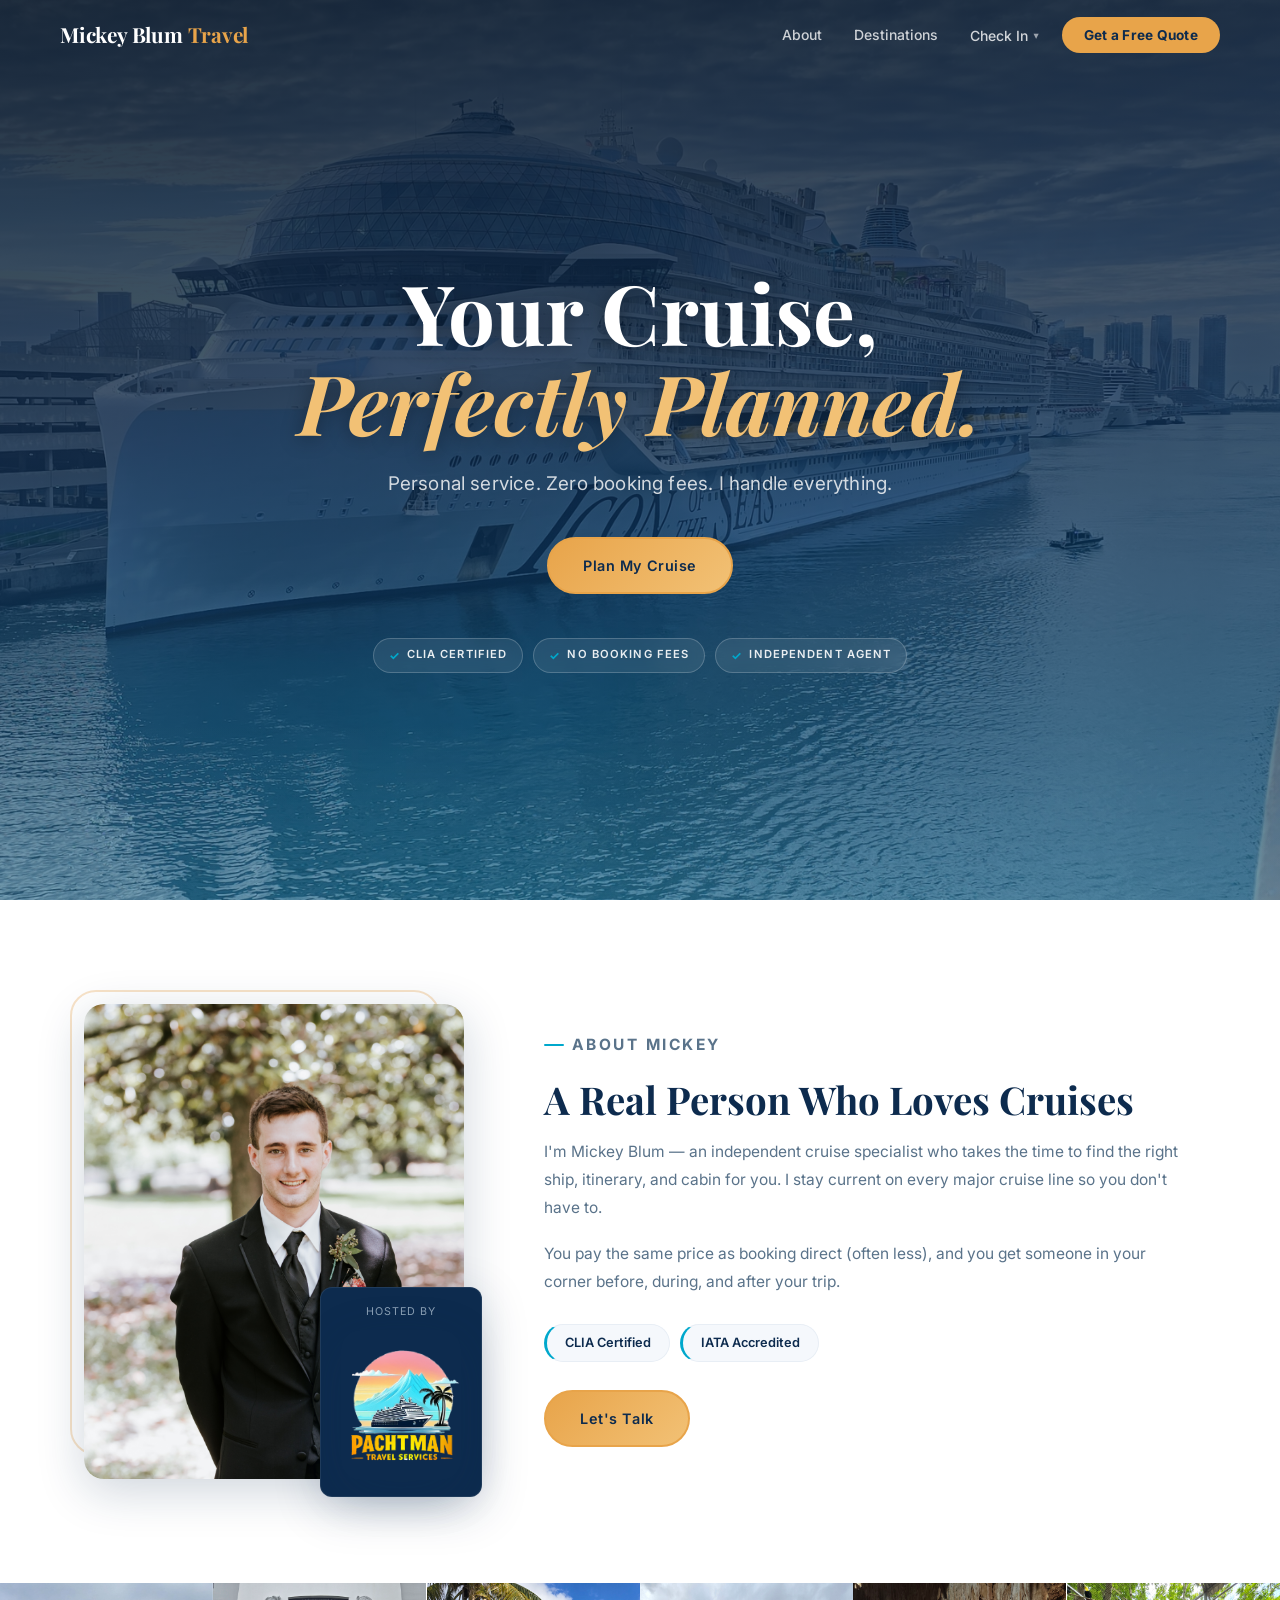
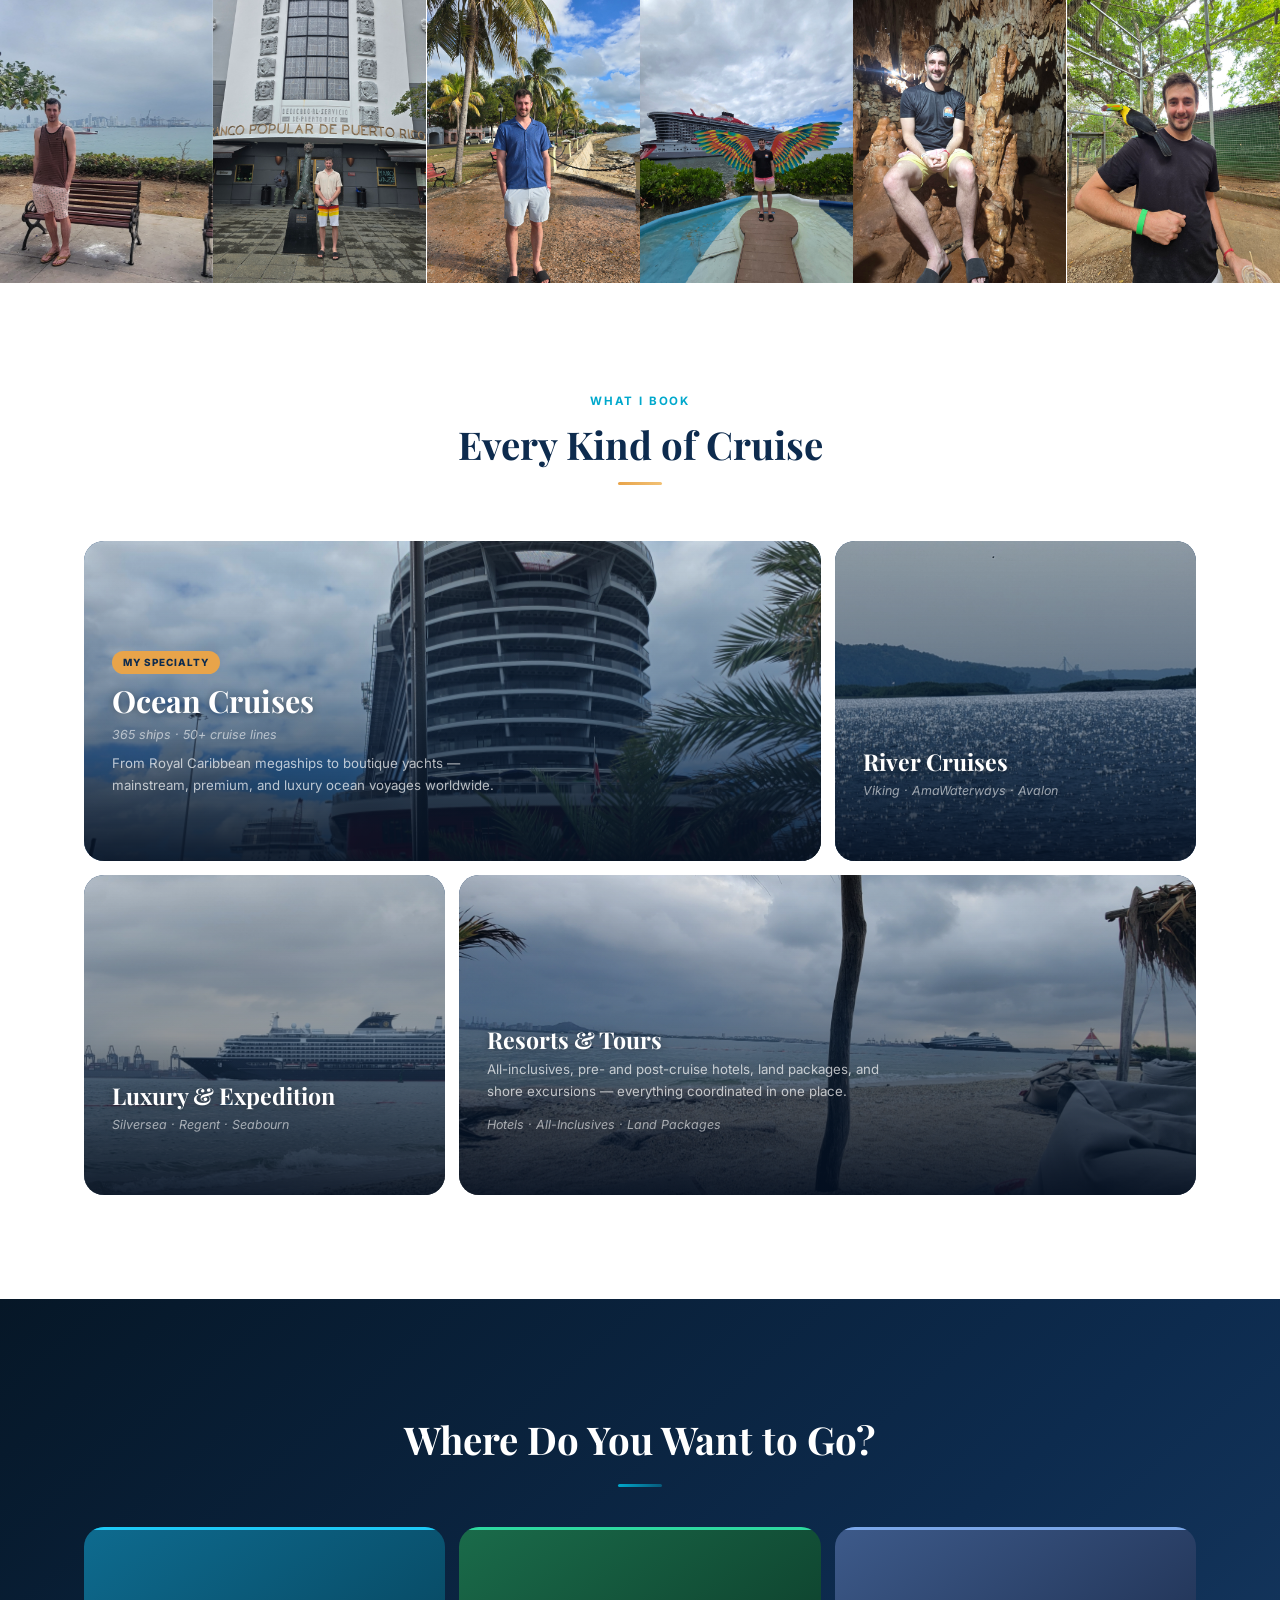
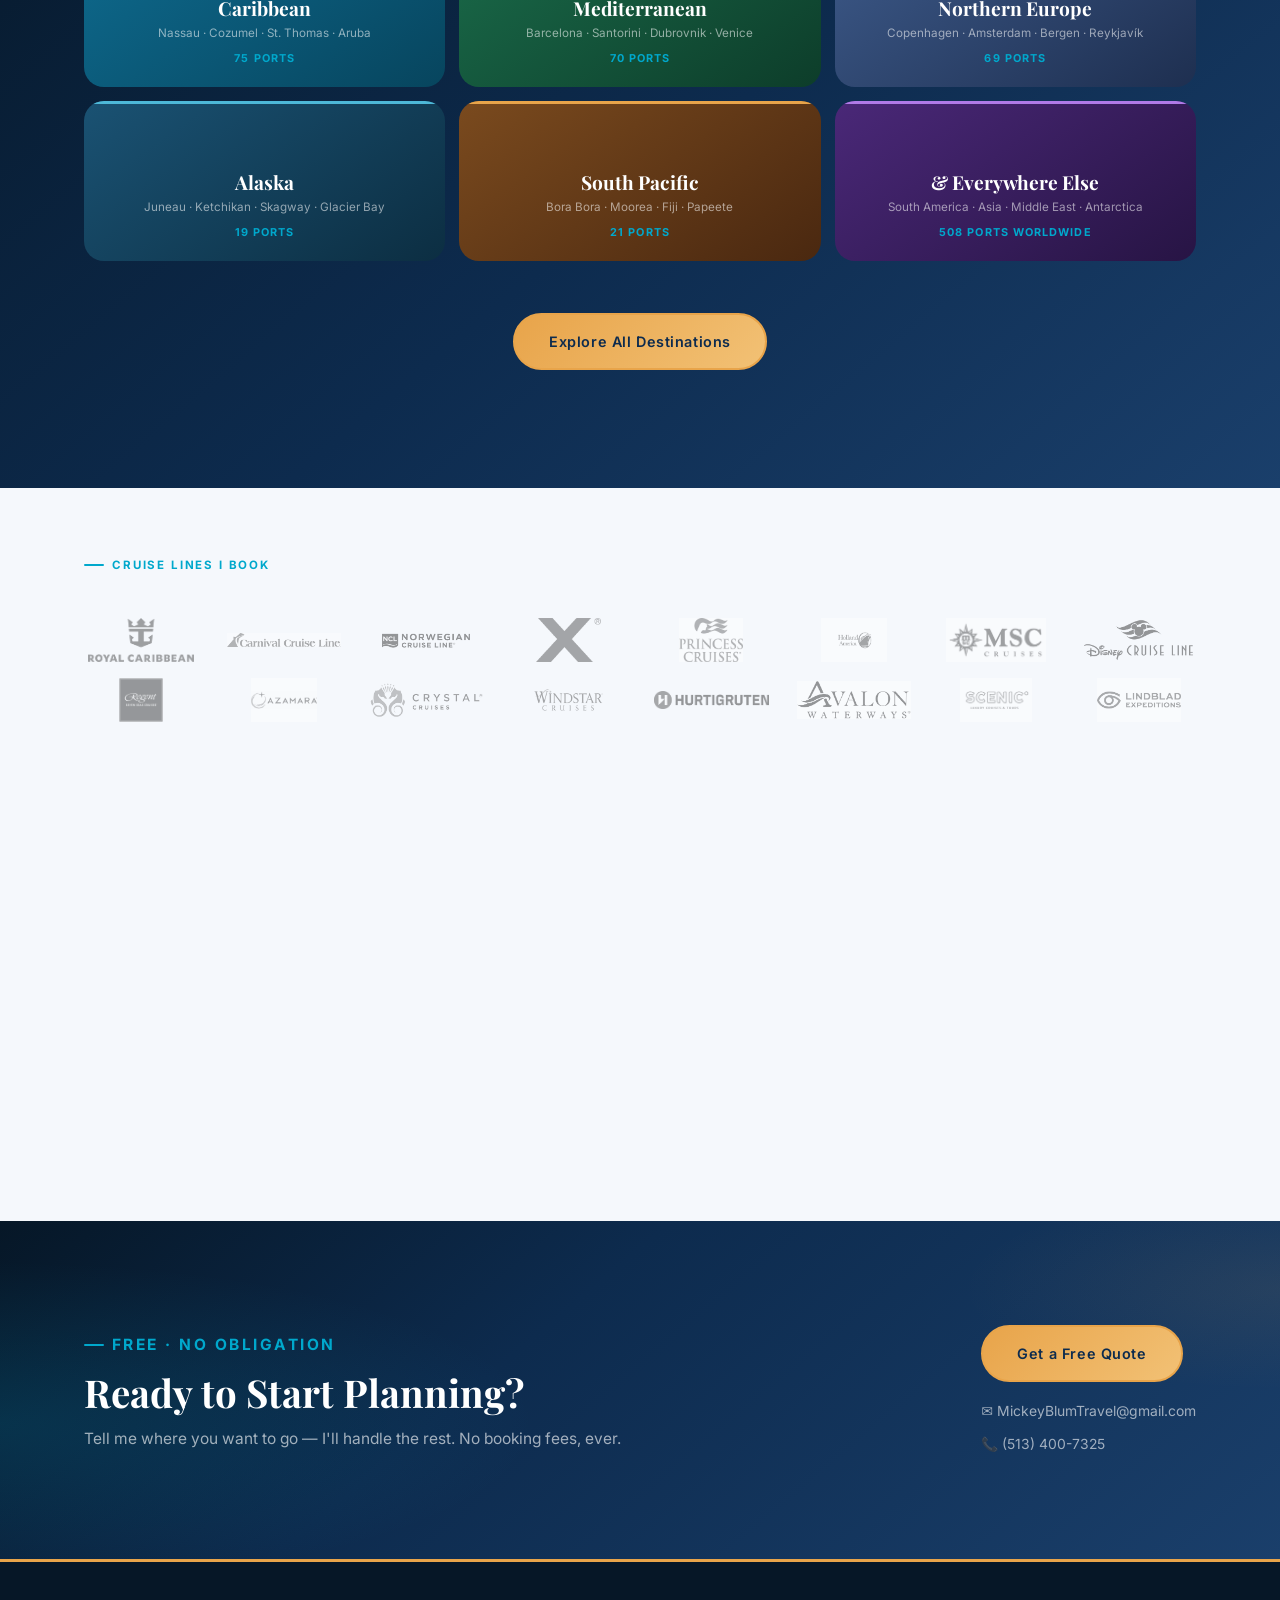
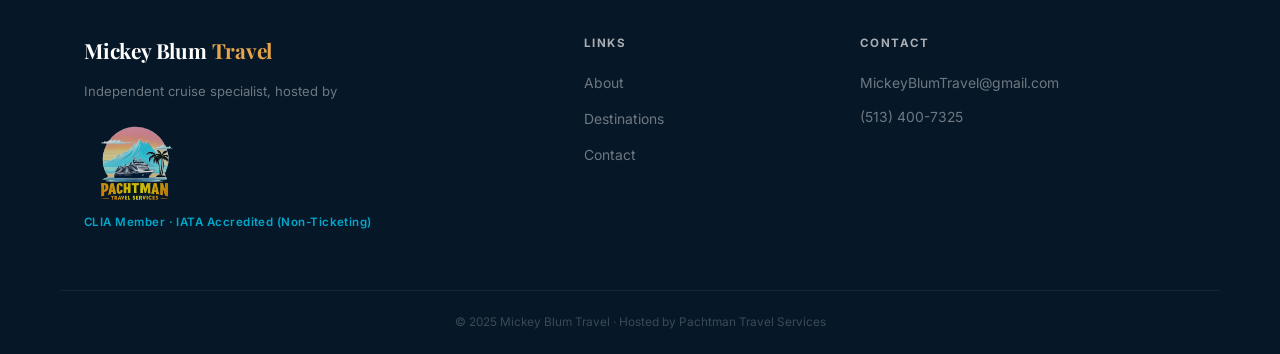
==== commit fa8f3fb3: "idk" ====
--- a/index.html
+++ b/index.html
@@ -42,6 +42,35 @@
       <ul class="nav-links" id="navLinks">
         <li><a href="#about">About</a></li>
         <li><a href="destinations.html">Destinations</a></li>
+        <li class="nav-dropdown">
+          <button class="nav-dropdown-btn" type="button" aria-expanded="false" aria-haspopup="true" id="checkinBtn">
+            Check In <span class="nav-dropdown-caret">▾</span>
+          </button>
+          <ul class="nav-dropdown-panel" id="checkinPanel" role="menu">
+            <li class="nav-dropdown-panel-header">Online Check-In by Cruise Line</li>
+            <li><a href="https://www.royalcaribbean.com/reservation/lookup" target="_blank" rel="noopener noreferrer">Royal Caribbean</a></li>
+            <li><a href="https://www.carnival.com/booked/home" target="_blank" rel="noopener noreferrer">Carnival</a></li>
+            <li><a href="https://www.ncl.com/embarkation" target="_blank" rel="noopener noreferrer">Norwegian</a></li>
+            <li><a href="https://www.msccruisesusa.com/manage-booking/web-check-in" target="_blank" rel="noopener noreferrer">MSC Cruises</a></li>
+            <li><a href="https://disneycruise.disney.go.com/guest-services/online-check-in/" target="_blank" rel="noopener noreferrer">Disney Cruise Line</a></li>
+            <li><a href="https://www.celebritycruises.com/onlinecheckin" target="_blank" rel="noopener noreferrer">Celebrity Cruises</a></li>
+            <li><a href="https://book.princess.com/manage-booking/index.page?cpfy=checkin" target="_blank" rel="noopener noreferrer">Princess Cruises</a></li>
+            <li><a href="https://www.hollandamerica.com/en_US/plan-a-cruise/get-ready-for-your-cruise/check-in.html" target="_blank" rel="noopener noreferrer">Holland America</a></li>
+            <li><a href="https://www.virginvoyages.com/book/manage" target="_blank" rel="noopener noreferrer">Virgin Voyages</a></li>
+            <li><a href="https://www.cunard.com/en-us/my-account/login" target="_blank" rel="noopener noreferrer">Cunard</a></li>
+            <li><a href="https://www.costacruises.com/mycosta.html" target="_blank" rel="noopener noreferrer">Costa Cruises</a></li>
+            <li><a href="https://www.pocruises.com/my-p-o-cruises" target="_blank" rel="noopener noreferrer">P&amp;O Cruises</a></li>
+            <li><a href="https://www.aida.de/myaida" target="_blank" rel="noopener noreferrer">AIDA Cruises</a></li>
+            <li><a href="https://www.azamara.com/manage-booking" target="_blank" rel="noopener noreferrer">Azamara</a></li>
+            <li><a href="https://www.oceaniacruises.com/manage-booking" target="_blank" rel="noopener noreferrer">Oceania Cruises</a></li>
+            <li><a href="https://www.rssc.com/guest-login" target="_blank" rel="noopener noreferrer">Regent Seven Seas</a></li>
+            <li><a href="https://www.seabourn.com/en_US/manage-my-cruise.html" target="_blank" rel="noopener noreferrer">Seabourn</a></li>
+            <li><a href="https://www.silversea.com/manage-my-cruise.html" target="_blank" rel="noopener noreferrer">Silversea</a></li>
+            <li><a href="https://www.vikingcruises.com/my-trip" target="_blank" rel="noopener noreferrer">Viking Ocean</a></li>
+            <li><a href="https://www.ponant.com/my-account" target="_blank" rel="noopener noreferrer">Ponant</a></li>
+            <li><a href="https://www.expeditions.com/my-account" target="_blank" rel="noopener noreferrer">Lindblad Expeditions</a></li>
+          </ul>
+        </li>
         <li><a href="contact.html" class="nav-cta">Get a Free Quote</a></li>
       </ul>
     </nav>
@@ -171,42 +200,50 @@
 
   <!-- DESTINATIONS -->
   <section class="destinations" id="destinations">
-    <div class="dest-bg">
-      <img src="images/cruise-sunset.jpg" alt="Cruise sunset" />
-      <div class="dest-bg-overlay"></div>
-    </div>
     <div class="container dest-content">
       <h2 class="dest-heading">Where Do You Want to Go?</h2>
       <div class="dest-regions">
         <a href="destinations.html?region=Caribbean" class="dest-region">
-          <span class="dest-region-name">Caribbean</span>
-          <span class="dest-region-ports">Nassau · Cozumel · St. Thomas · Aruba</span>
-          <span class="dest-region-count">75 ports</span>
+          <div class="dest-region-inner">
+            <span class="dest-region-name">Caribbean</span>
+            <span class="dest-region-ports">Nassau · Cozumel · St. Thomas · Aruba</span>
+            <span class="dest-region-count">75 ports</span>
+          </div>
         </a>
         <a href="destinations.html?region=Mediterranean" class="dest-region">
-          <span class="dest-region-name">Mediterranean</span>
-          <span class="dest-region-ports">Barcelona · Santorini · Dubrovnik · Venice</span>
-          <span class="dest-region-count">70 ports</span>
+          <div class="dest-region-inner">
+            <span class="dest-region-name">Mediterranean</span>
+            <span class="dest-region-ports">Barcelona · Santorini · Dubrovnik · Venice</span>
+            <span class="dest-region-count">70 ports</span>
+          </div>
         </a>
         <a href="destinations.html?region=Northern+Europe+%26+Baltic" class="dest-region">
-          <span class="dest-region-name">Northern Europe</span>
-          <span class="dest-region-ports">Copenhagen · Amsterdam · Bergen · Reykjavík</span>
-          <span class="dest-region-count">69 ports</span>
+          <div class="dest-region-inner">
+            <span class="dest-region-name">Northern Europe</span>
+            <span class="dest-region-ports">Copenhagen · Amsterdam · Bergen · Reykjavík</span>
+            <span class="dest-region-count">69 ports</span>
+          </div>
         </a>
         <a href="destinations.html?region=Alaska" class="dest-region">
-          <span class="dest-region-name">Alaska</span>
-          <span class="dest-region-ports">Juneau · Ketchikan · Skagway · Glacier Bay</span>
-          <span class="dest-region-count">19 ports</span>
+          <div class="dest-region-inner">
+            <span class="dest-region-name">Alaska</span>
+            <span class="dest-region-ports">Juneau · Ketchikan · Skagway · Glacier Bay</span>
+            <span class="dest-region-count">19 ports</span>
+          </div>
         </a>
         <a href="destinations.html?region=South+Pacific" class="dest-region">
-          <span class="dest-region-name">South Pacific</span>
-          <span class="dest-region-ports">Bora Bora · Moorea · Fiji · Papeete</span>
-          <span class="dest-region-count">21 ports</span>
+          <div class="dest-region-inner">
+            <span class="dest-region-name">South Pacific</span>
+            <span class="dest-region-ports">Bora Bora · Moorea · Fiji · Papeete</span>
+            <span class="dest-region-count">21 ports</span>
+          </div>
         </a>
         <a href="destinations.html" class="dest-region">
-          <span class="dest-region-name">& Everywhere Else</span>
-          <span class="dest-region-ports">South America · Asia · Middle East · Antarctica</span>
-          <span class="dest-region-count">508 ports worldwide</span>
+          <div class="dest-region-inner">
+            <span class="dest-region-name">& Everywhere Else</span>
+            <span class="dest-region-ports">South America · Asia · Middle East · Antarctica</span>
+            <span class="dest-region-count">508 ports worldwide</span>
+          </div>
         </a>
       </div>
       <a href="destinations.html" class="btn btn-primary">Explore All Destinations</a>
--- a/css/style.css
+++ b/css/style.css
@@ -238,6 +238,151 @@
   background: var(--white);
   border-radius: 2px;
   transition: all var(--transition);
+}
+
+/* ---- Check-In Dropdown ---- */
+.nav-dropdown { position: relative; }
+
+.nav-dropdown-btn {
+  background: none;
+  border: none;
+  color: rgba(255,255,255,0.8);
+  font-size: 0.875rem;
+  font-weight: 500;
+  font-family: var(--font-sans);
+  padding: 8px 15px;
+  border-radius: 8px;
+  cursor: pointer;
+  display: flex;
+  align-items: center;
+  gap: 5px;
+  transition: all var(--transition);
+  white-space: nowrap;
+}
+.nav-dropdown-btn:hover,
+.nav-dropdown-btn[aria-expanded="true"] {
+  color: var(--white);
+  background: rgba(255,255,255,0.1);
+}
+
+.nav-dropdown-caret {
+  font-size: 0.65rem;
+  transition: transform 0.2s var(--ease);
+  opacity: 0.7;
+}
+.nav-dropdown-btn[aria-expanded="true"] .nav-dropdown-caret {
+  transform: rotate(180deg);
+}
+
+.nav-dropdown-panel {
+  position: absolute;
+  top: calc(100% + 10px);
+  right: 0;
+  width: 380px;
+  background: var(--white);
+  border-radius: var(--radius-lg);
+  box-shadow: var(--shadow-xl);
+  border: 1px solid var(--gray-light);
+  padding: 10px;
+  display: grid;
+  grid-template-columns: 1fr 1fr;
+  gap: 2px;
+  opacity: 0;
+  visibility: hidden;
+  transform: translateY(-6px);
+  transition: opacity 0.2s var(--ease), transform 0.2s var(--ease), visibility 0s linear 0.2s;
+  z-index: 300;
+  pointer-events: none;
+}
+.nav-dropdown-panel::before {
+  content: '';
+  position: absolute;
+  top: -6px;
+  right: 28px;
+  width: 12px;
+  height: 12px;
+  background: var(--white);
+  border-left: 1px solid var(--gray-light);
+  border-top: 1px solid var(--gray-light);
+  transform: rotate(45deg);
+}
+
+.nav-dropdown-panel-header {
+  grid-column: span 2;
+  font-size: 0.67rem;
+  font-weight: 700;
+  text-transform: uppercase;
+  letter-spacing: 0.12em;
+  color: var(--gray);
+  padding: 4px 10px 8px;
+  border-bottom: 1px solid var(--gray-light);
+  margin-bottom: 4px;
+}
+
+.nav-dropdown:hover .nav-dropdown-panel,
+.nav-dropdown-panel.open {
+  opacity: 1;
+  visibility: visible;
+  transform: translateY(0);
+  pointer-events: auto;
+  transition: opacity 0.2s var(--ease), transform 0.2s var(--ease), visibility 0s linear 0s;
+}
+
+.nav-links .nav-dropdown-panel a {
+  display: block;
+  padding: 8px 12px;
+  border-radius: 8px;
+  font-size: 0.82rem;
+  font-weight: 500;
+  color: var(--text) !important;
+  background: transparent;
+  transition: background var(--transition), color var(--transition);
+  white-space: nowrap;
+  overflow: hidden;
+  text-overflow: ellipsis;
+}
+.nav-links .nav-dropdown-panel a:hover {
+  background: var(--off-white) !important;
+  color: var(--navy) !important;
+}
+
+/* Mobile: show dropdown inline as plain list */
+@media (max-width: 768px) {
+  .nav-dropdown-panel {
+    position: static;
+    display: none;
+    width: 100%;
+    box-shadow: none;
+    border: none;
+    border-radius: 0;
+    padding: 0 0 4px 16px;
+    grid-template-columns: 1fr;
+    opacity: 1;
+    visibility: visible;
+    transform: none;
+    transition: none;
+    pointer-events: auto;
+    background: transparent;
+  }
+  .nav-dropdown-panel::before { display: none; }
+  .nav-dropdown-panel.open { display: grid; }
+  .nav-dropdown-panel-header { display: none; }
+  .nav-links .nav-dropdown-panel a {
+    color: rgba(255,255,255,0.7) !important;
+    font-size: 0.85rem;
+    padding: 8px 12px;
+  }
+  .nav-links .nav-dropdown-panel a:hover {
+    background: rgba(255,255,255,0.08) !important;
+    color: var(--white) !important;
+  }
+  .nav-dropdown-btn {
+    width: 100%;
+    justify-content: space-between;
+    padding: 12px 16px;
+    border-radius: 8px;
+    font-size: 0.9rem;
+  }
 }
 
 
@@ -617,38 +762,11 @@
    DESTINATIONS
    ======================================== */
 .destinations {
-  position: relative;
-  overflow: hidden;
   padding: 110px 0;
-}
-
-.dest-bg {
-  position: absolute;
-  inset: 0;
-  z-index: 0;
-}
-
-.dest-bg img {
-  width: 100%;
-  height: 100%;
-  object-fit: cover;
-  object-position: center 40%;
-}
-
-.dest-bg-overlay {
-  position: absolute;
-  inset: 0;
-  background: linear-gradient(
-    140deg,
-    rgba(4,16,34,0.96)   0%,
-    rgba(13,43,78,0.91)  50%,
-    rgba(26,63,107,0.86) 100%
-  );
+  background: linear-gradient(140deg, #061727 0%, var(--navy) 55%, var(--navy-mid) 100%);
 }
 
 .dest-content {
-  position: relative;
-  z-index: 2;
   text-align: center;
 }
 
@@ -660,7 +778,6 @@
   margin-bottom: 12px;
 }
 
-/* Teal accent line under heading */
 .dest-heading::after {
   content: '';
   display: block;
@@ -674,51 +791,70 @@
 .dest-regions {
   display: grid;
   grid-template-columns: repeat(3, 1fr);
+  gap: 14px;
   margin-bottom: 52px;
+}
+
+/* Each region is a colored panel */
+.dest-region {
+  position: relative;
+  overflow: hidden;
   border-radius: var(--radius-lg);
-  overflow: hidden;
-  border: 1px solid rgba(255,255,255,0.1);
-}
-
-.dest-region {
+  min-height: 160px;
   display: flex;
   flex-direction: column;
-  gap: 7px;
-  padding: 30px 26px;
-  border-right: 1px solid rgba(255,255,255,0.08);
-  border-bottom: 1px solid rgba(255,255,255,0.08);
-  text-align: left;
+  justify-content: flex-end;
   text-decoration: none;
-  position: relative;
-  overflow: hidden;
-  transition: background 0.3s var(--ease);
-}
-
+  transition: transform 0.3s var(--ease), box-shadow 0.3s var(--ease), filter 0.3s var(--ease);
+}
+.dest-region:hover {
+  transform: translateY(-4px);
+  box-shadow: var(--shadow-xl);
+  filter: brightness(1.12);
+}
+
+/* Arrow indicator */
 .dest-region::after {
   content: '→';
   position: absolute;
-  right: 20px;
-  top: 50%;
-  transform: translateY(-50%) translateX(8px);
-  color: var(--gold);
+  top: 16px;
+  right: 18px;
+  color: rgba(255,255,255,0.7);
   font-size: 1rem;
   opacity: 0;
+  transform: translateX(-6px);
   transition: opacity 0.25s var(--ease), transform 0.3s var(--ease-spring);
-}
-
-.dest-region:nth-child(3n) { border-right: none; }
-.dest-region:nth-child(4),
-.dest-region:nth-child(5),
-.dest-region:nth-child(6) { border-bottom: none; }
-
-.dest-region:hover {
-  background: rgba(255,255,255,0.08);
-  backdrop-filter: blur(6px);
-  -webkit-backdrop-filter: blur(6px);
+  z-index: 2;
 }
 .dest-region:hover::after {
   opacity: 1;
-  transform: translateY(-50%) translateX(0);
+  transform: translateX(0);
+}
+
+/* Individual panel colors */
+.dest-region:nth-child(1) { background: linear-gradient(145deg, #0e6b8f 0%, #07455e 100%); }
+.dest-region:nth-child(2) { background: linear-gradient(145deg, #1a6b4a 0%, #0d3d2a 100%); }
+.dest-region:nth-child(3) { background: linear-gradient(145deg, #3d5a8a 0%, #1e2f50 100%); }
+.dest-region:nth-child(4) { background: linear-gradient(145deg, #1a5273 0%, #0c2e42 100%); }
+.dest-region:nth-child(5) { background: linear-gradient(145deg, #7a4a1e 0%, #4a2810 100%); }
+.dest-region:nth-child(6) { background: linear-gradient(145deg, #4a2878 0%, #271444 100%); }
+
+/* Subtle top accent bar per region */
+.dest-region:nth-child(1)::before { content: ''; position: absolute; top: 0; left: 0; right: 0; height: 3px; background: #1ec8f5; z-index: 2; }
+.dest-region:nth-child(2)::before { content: ''; position: absolute; top: 0; left: 0; right: 0; height: 3px; background: #2ed8a0; z-index: 2; }
+.dest-region:nth-child(3)::before { content: ''; position: absolute; top: 0; left: 0; right: 0; height: 3px; background: #7ba7e8; z-index: 2; }
+.dest-region:nth-child(4)::before { content: ''; position: absolute; top: 0; left: 0; right: 0; height: 3px; background: #4db8d8; z-index: 2; }
+.dest-region:nth-child(5)::before { content: ''; position: absolute; top: 0; left: 0; right: 0; height: 3px; background: var(--gold); z-index: 2; }
+.dest-region:nth-child(6)::before { content: ''; position: absolute; top: 0; left: 0; right: 0; height: 3px; background: #b07ae8; z-index: 2; }
+
+/* Text content */
+.dest-region-inner {
+  position: relative;
+  z-index: 2;
+  padding: 20px 22px 20px;
+  display: flex;
+  flex-direction: column;
+  gap: 5px;
 }
 
 .dest-region-name {
@@ -726,19 +862,19 @@
   font-size: 1.2rem;
   font-weight: 700;
   color: var(--white);
+  line-height: 1.2;
   transition: color 0.2s;
-  padding-right: 28px;
 }
 .dest-region:hover .dest-region-name { color: var(--gold-light); }
 
 .dest-region-ports {
-  font-size: 0.74rem;
-  color: rgba(255,255,255,0.48);
-  line-height: 1.6;
+  font-size: 0.73rem;
+  color: rgba(255,255,255,0.55);
+  line-height: 1.5;
 }
 
 .dest-region-count {
-  font-size: 0.69rem;
+  font-size: 0.68rem;
   font-weight: 700;
   color: var(--teal);
   text-transform: uppercase;
@@ -1033,13 +1169,6 @@
   .svc-beach { grid-column: span 2; }
 
   .dest-regions { grid-template-columns: repeat(2, 1fr); }
-  .dest-region:nth-child(3n)  { border-right: 1px solid rgba(255,255,255,0.08); }
-  .dest-region:nth-child(2n)  { border-right: none; }
-  .dest-region:nth-child(4),
-  .dest-region:nth-child(5),
-  .dest-region:nth-child(6)   { border-bottom: 1px solid rgba(255,255,255,0.08); }
-  .dest-region:nth-child(5),
-  .dest-region:nth-child(6)   { border-bottom: none; }
 
   .testimonials-grid { grid-template-columns: 1fr; }
   .footer-grid { grid-template-columns: 1fr; gap: 32px; }
@@ -1049,11 +1178,6 @@
   .photo-strip { grid-template-columns: repeat(2, 1fr); height: 400px; }
   .logo-grid { grid-template-columns: repeat(3, 1fr); }
   .dest-regions { grid-template-columns: 1fr; }
-  .dest-region {
-    border-right: none !important;
-    border-bottom: 1px solid rgba(255,255,255,0.08) !important;
-  }
-  .dest-region:last-child { border-bottom: none !important; }
   .services-layout {
     grid-template-columns: 1fr;
     grid-template-rows: 300px 220px 220px 300px;
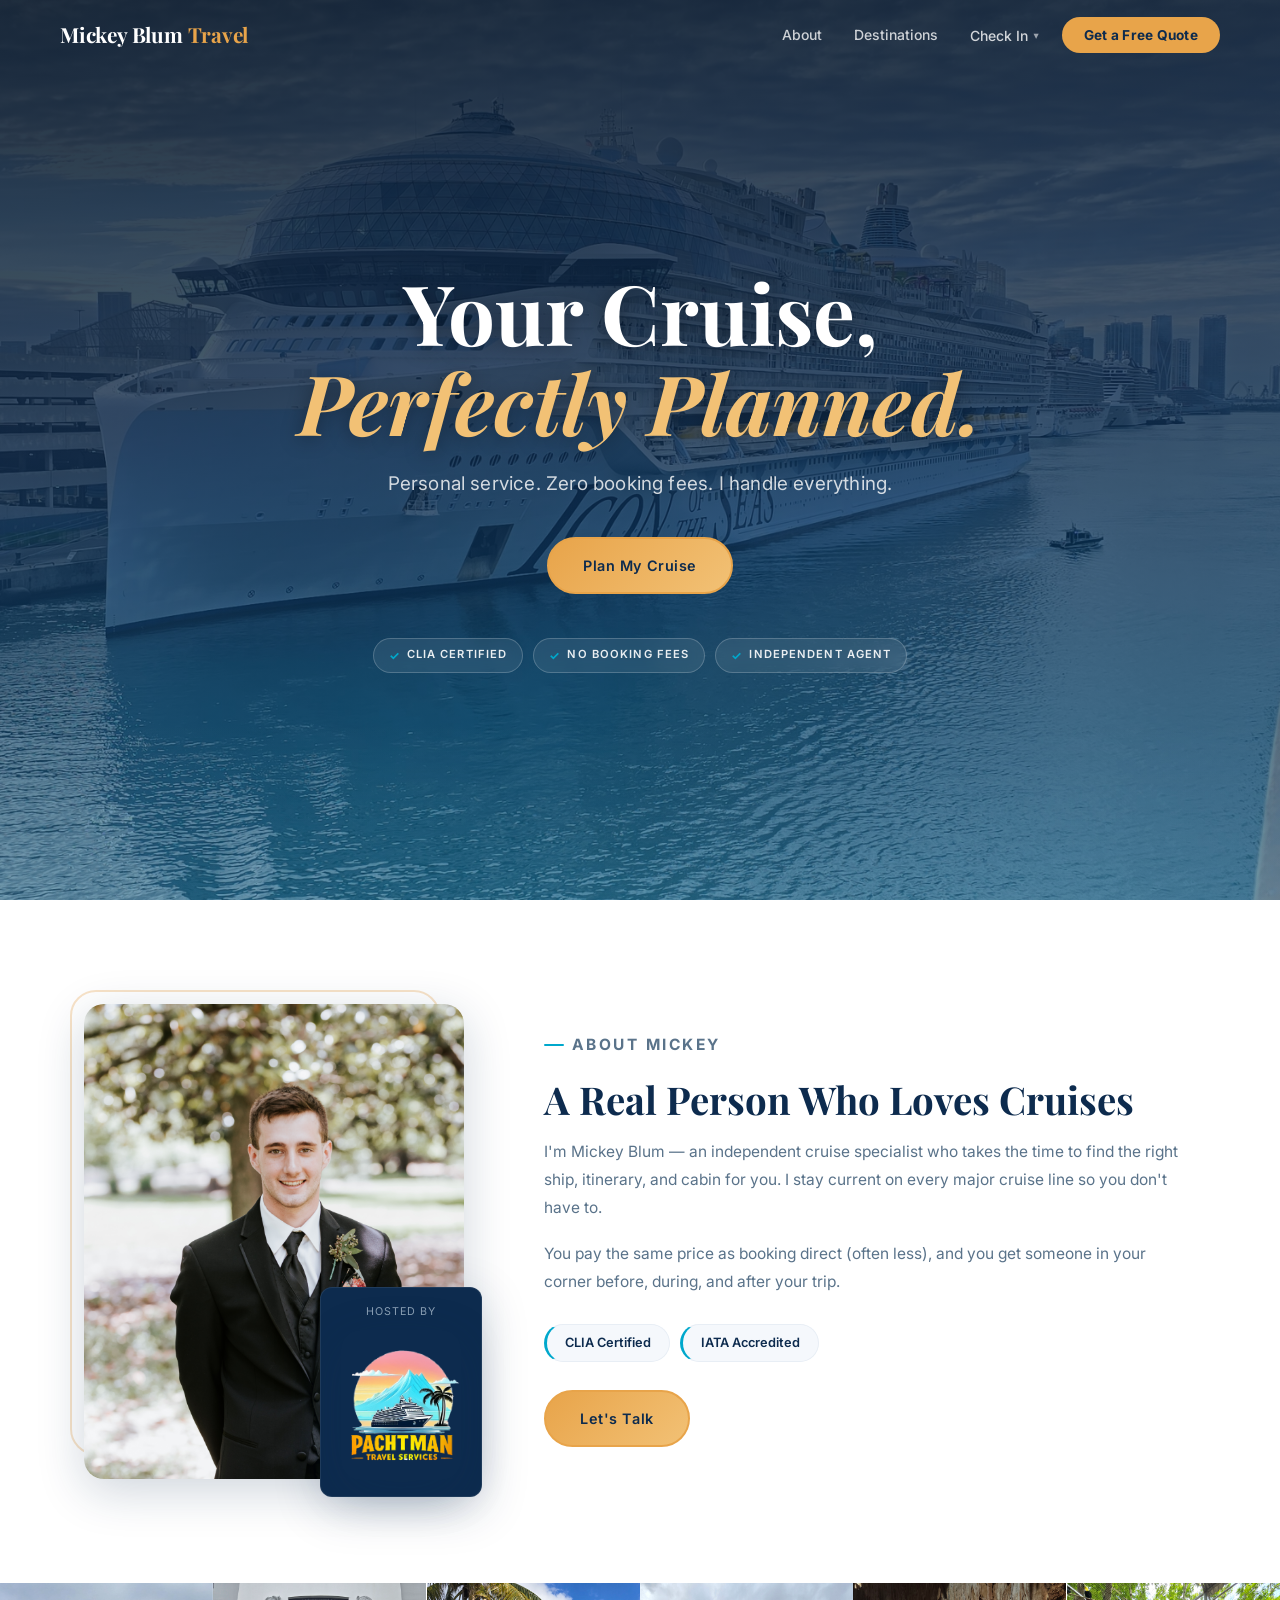
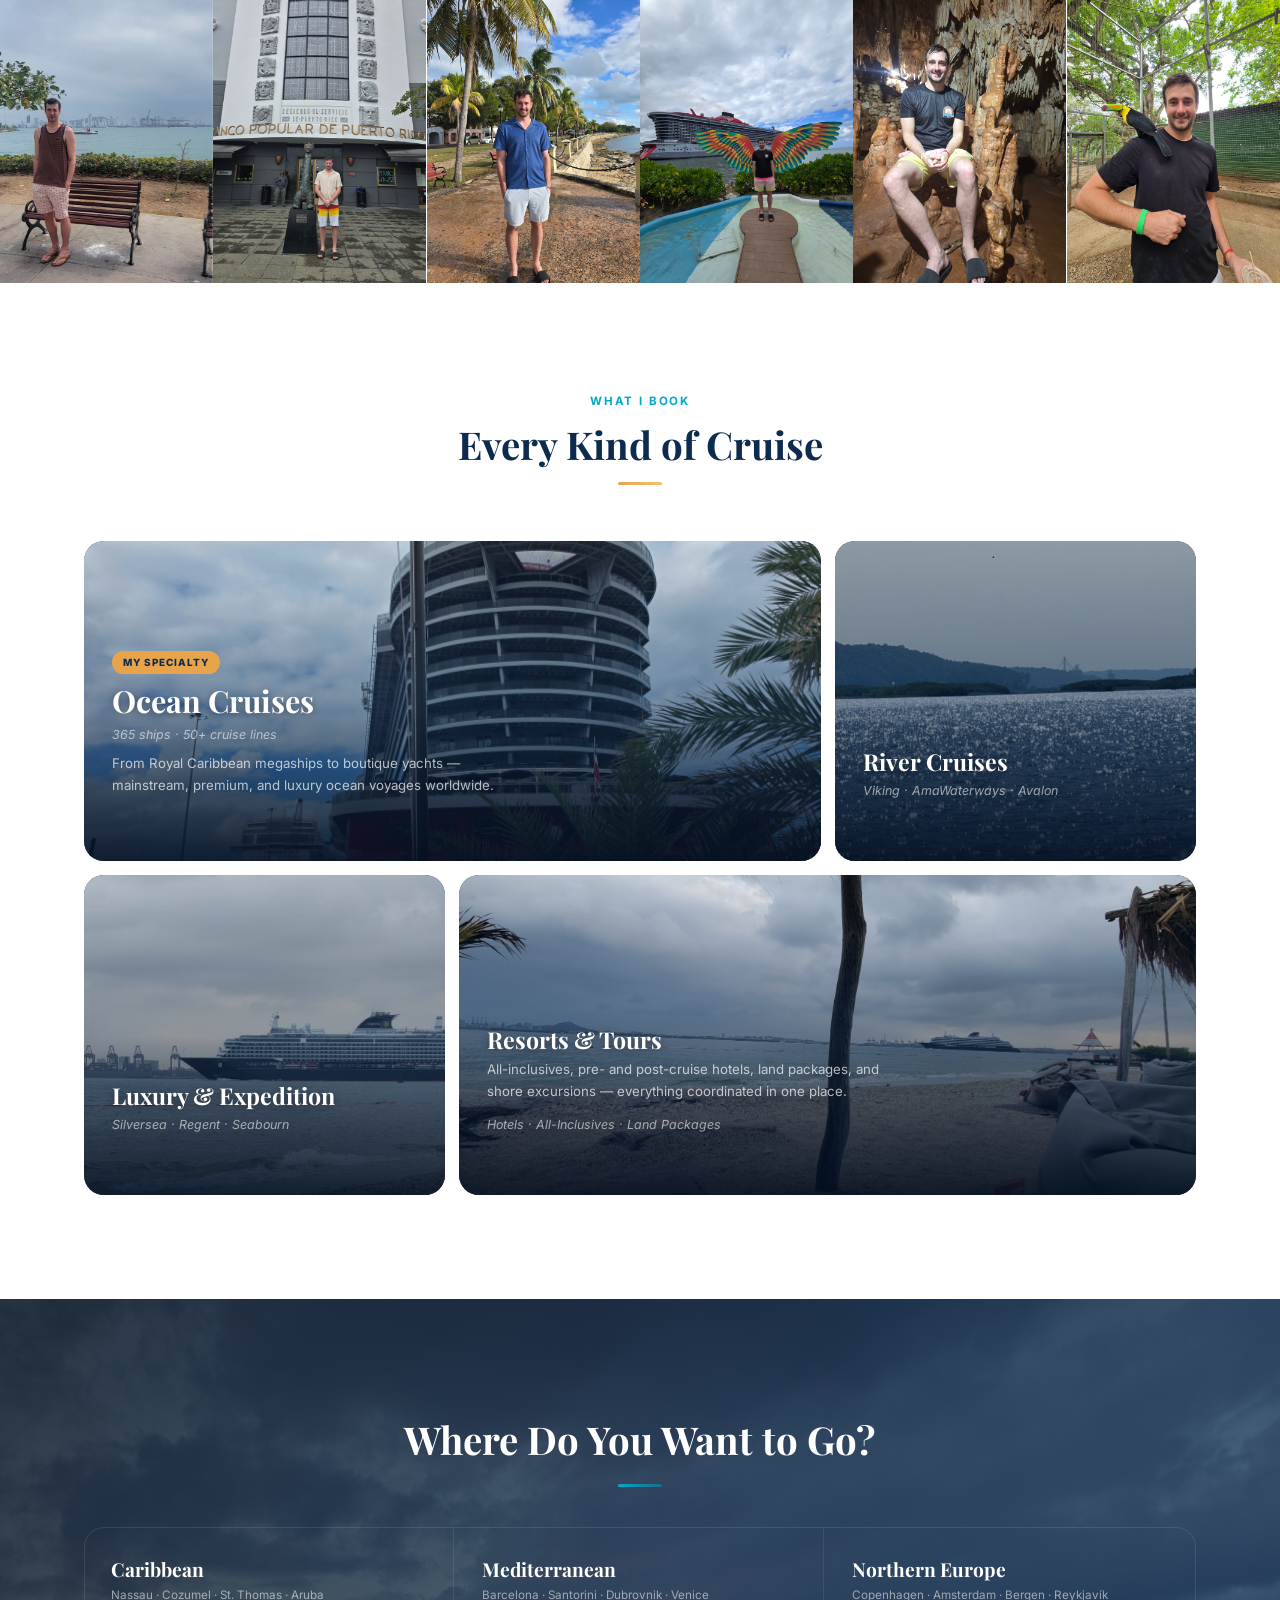
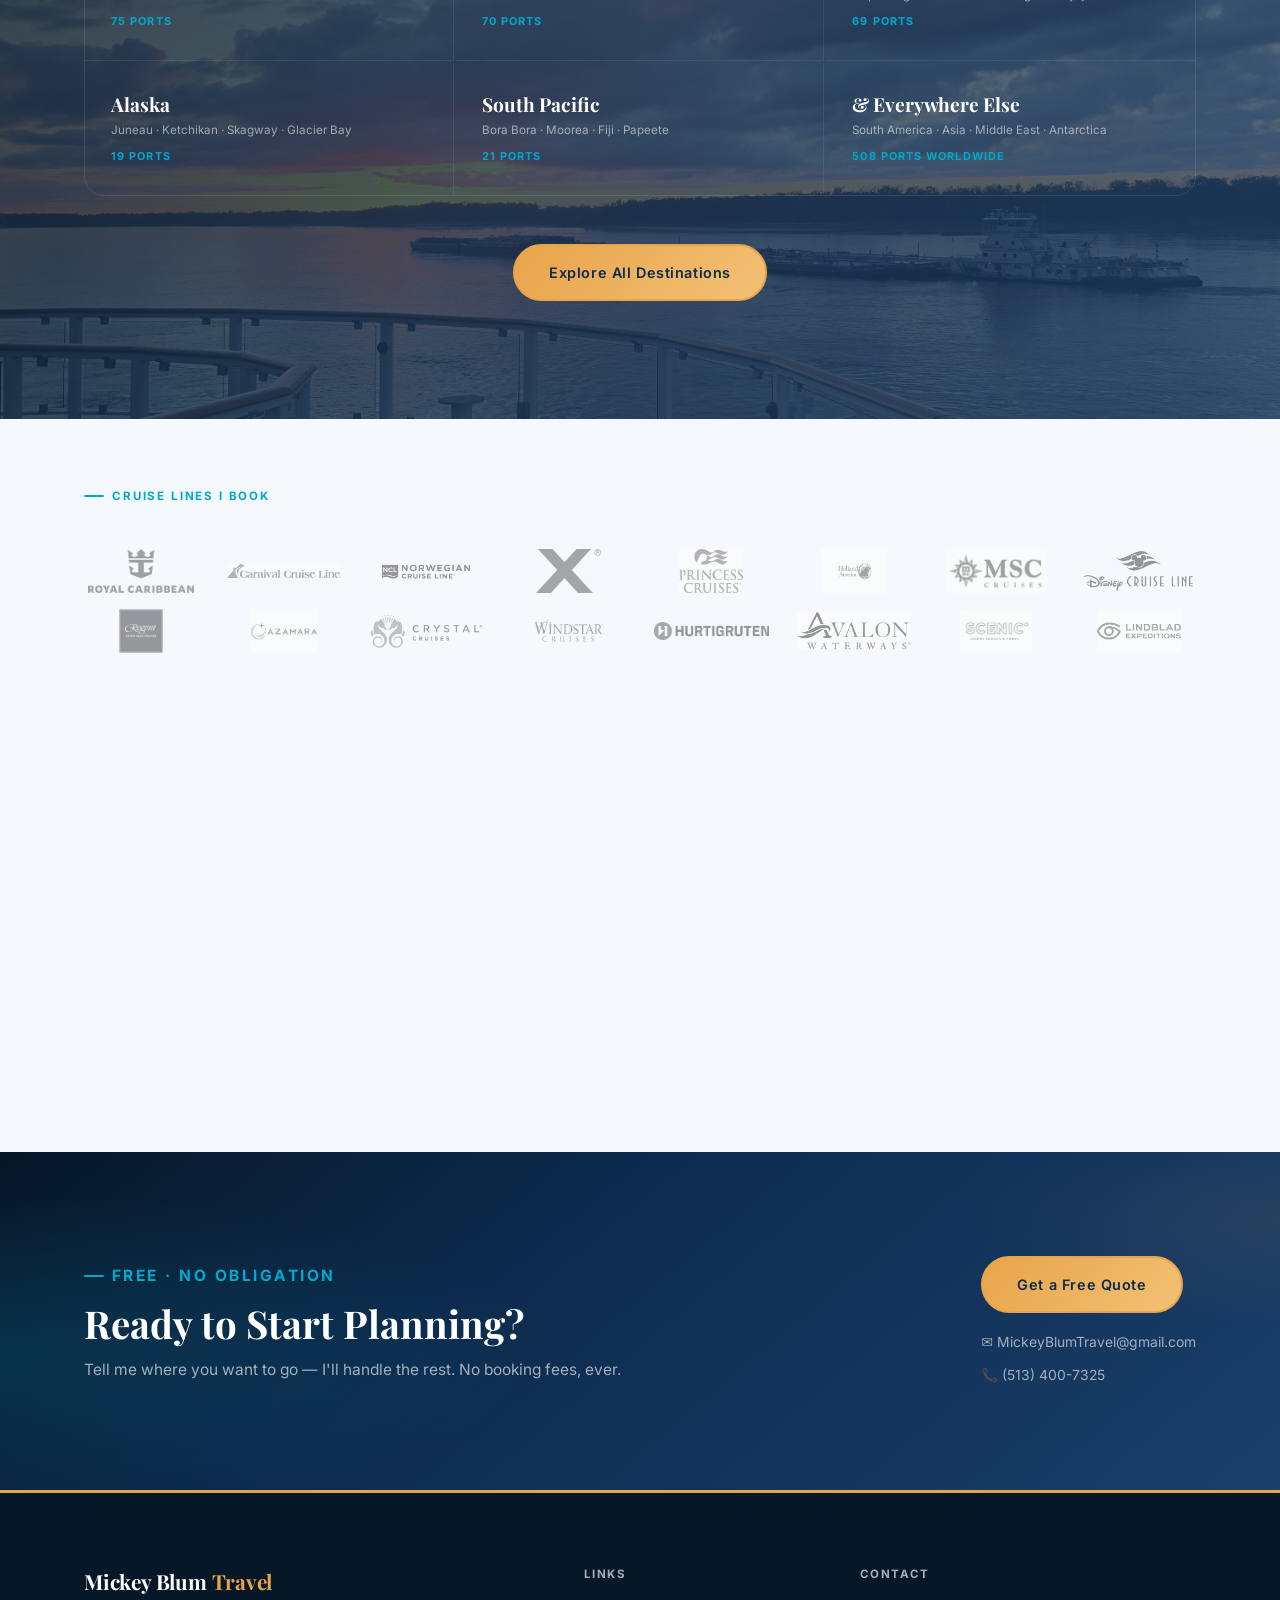
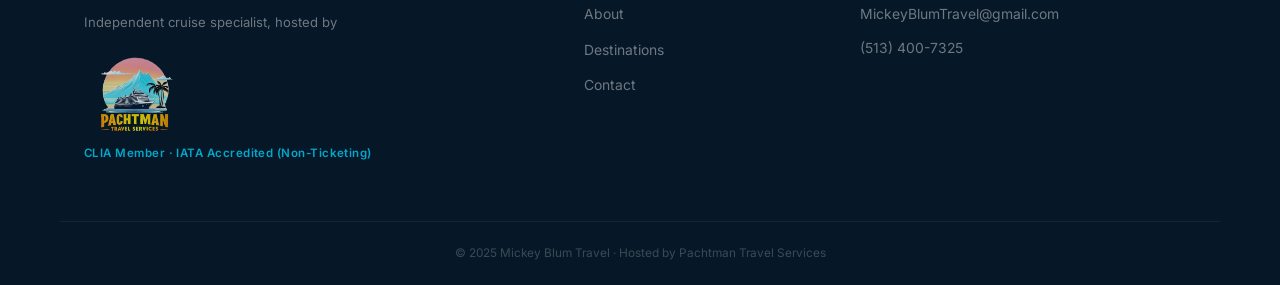
==== commit 112c593a: "idk" ====
--- a/index.html
+++ b/index.html
@@ -200,6 +200,10 @@
 
   <!-- DESTINATIONS -->
   <section class="destinations" id="destinations">
+    <div class="dest-bg">
+      <img src="images/cruise-sunset.jpg" alt="Cruise sunset" />
+      <div class="dest-bg-overlay"></div>
+    </div>
     <div class="container dest-content">
       <h2 class="dest-heading">Where Do You Want to Go?</h2>
       <div class="dest-regions">
--- a/css/style.css
+++ b/css/style.css
@@ -762,11 +762,36 @@
    DESTINATIONS
    ======================================== */
 .destinations {
+  position: relative;
+  overflow: hidden;
   padding: 110px 0;
-  background: linear-gradient(140deg, #061727 0%, var(--navy) 55%, var(--navy-mid) 100%);
+}
+
+.dest-bg {
+  position: absolute;
+  inset: 0;
+  z-index: 0;
+}
+.dest-bg img {
+  width: 100%;
+  height: 100%;
+  object-fit: cover;
+  object-position: center 40%;
+}
+.dest-bg-overlay {
+  position: absolute;
+  inset: 0;
+  background: linear-gradient(
+    140deg,
+    rgba(4,16,34,0.82)   0%,
+    rgba(13,43,78,0.75)  50%,
+    rgba(26,63,107,0.72) 100%
+  );
 }
 
 .dest-content {
+  position: relative;
+  z-index: 2;
   text-align: center;
 }
 
@@ -791,70 +816,56 @@
 .dest-regions {
   display: grid;
   grid-template-columns: repeat(3, 1fr);
-  gap: 14px;
-  margin-bottom: 52px;
-}
-
-/* Each region is a colored panel */
+  gap: 2px;
+  margin-bottom: 48px;
+  border-radius: var(--radius-lg);
+  overflow: hidden;
+  border: 1px solid rgba(255,255,255,0.1);
+}
+
 .dest-region {
+  display: flex;
+  flex-direction: column;
+  gap: 7px;
+  padding: 30px 26px;
+  border-right: 1px solid rgba(255,255,255,0.08);
+  border-bottom: 1px solid rgba(255,255,255,0.08);
+  text-align: left;
+  text-decoration: none;
   position: relative;
   overflow: hidden;
-  border-radius: var(--radius-lg);
-  min-height: 160px;
-  display: flex;
-  flex-direction: column;
-  justify-content: flex-end;
-  text-decoration: none;
-  transition: transform 0.3s var(--ease), box-shadow 0.3s var(--ease), filter 0.3s var(--ease);
-}
-.dest-region:hover {
-  transform: translateY(-4px);
-  box-shadow: var(--shadow-xl);
-  filter: brightness(1.12);
-}
-
-/* Arrow indicator */
+  transition: background 0.3s var(--ease);
+}
+.dest-region:nth-child(3n) { border-right: none; }
+.dest-region:nth-child(4),
+.dest-region:nth-child(5),
+.dest-region:nth-child(6) { border-bottom: none; }
+
 .dest-region::after {
   content: '→';
   position: absolute;
-  top: 16px;
-  right: 18px;
-  color: rgba(255,255,255,0.7);
+  right: 20px;
+  top: 50%;
+  transform: translateY(-50%) translateX(8px);
+  color: var(--gold);
   font-size: 1rem;
   opacity: 0;
-  transform: translateX(-6px);
   transition: opacity 0.25s var(--ease), transform 0.3s var(--ease-spring);
-  z-index: 2;
+}
+.dest-region:hover {
+  background: rgba(255,255,255,0.1);
+  backdrop-filter: blur(6px);
+  -webkit-backdrop-filter: blur(6px);
 }
 .dest-region:hover::after {
   opacity: 1;
-  transform: translateX(0);
-}
-
-/* Individual panel colors */
-.dest-region:nth-child(1) { background: linear-gradient(145deg, #0e6b8f 0%, #07455e 100%); }
-.dest-region:nth-child(2) { background: linear-gradient(145deg, #1a6b4a 0%, #0d3d2a 100%); }
-.dest-region:nth-child(3) { background: linear-gradient(145deg, #3d5a8a 0%, #1e2f50 100%); }
-.dest-region:nth-child(4) { background: linear-gradient(145deg, #1a5273 0%, #0c2e42 100%); }
-.dest-region:nth-child(5) { background: linear-gradient(145deg, #7a4a1e 0%, #4a2810 100%); }
-.dest-region:nth-child(6) { background: linear-gradient(145deg, #4a2878 0%, #271444 100%); }
-
-/* Subtle top accent bar per region */
-.dest-region:nth-child(1)::before { content: ''; position: absolute; top: 0; left: 0; right: 0; height: 3px; background: #1ec8f5; z-index: 2; }
-.dest-region:nth-child(2)::before { content: ''; position: absolute; top: 0; left: 0; right: 0; height: 3px; background: #2ed8a0; z-index: 2; }
-.dest-region:nth-child(3)::before { content: ''; position: absolute; top: 0; left: 0; right: 0; height: 3px; background: #7ba7e8; z-index: 2; }
-.dest-region:nth-child(4)::before { content: ''; position: absolute; top: 0; left: 0; right: 0; height: 3px; background: #4db8d8; z-index: 2; }
-.dest-region:nth-child(5)::before { content: ''; position: absolute; top: 0; left: 0; right: 0; height: 3px; background: var(--gold); z-index: 2; }
-.dest-region:nth-child(6)::before { content: ''; position: absolute; top: 0; left: 0; right: 0; height: 3px; background: #b07ae8; z-index: 2; }
-
-/* Text content */
+  transform: translateY(-50%) translateX(0);
+}
+
 .dest-region-inner {
-  position: relative;
-  z-index: 2;
-  padding: 20px 22px 20px;
   display: flex;
   flex-direction: column;
-  gap: 5px;
+  gap: 6px;
 }
 
 .dest-region-name {
@@ -1169,6 +1180,13 @@
   .svc-beach { grid-column: span 2; }
 
   .dest-regions { grid-template-columns: repeat(2, 1fr); }
+  .dest-region:nth-child(3n)  { border-right: 1px solid rgba(255,255,255,0.08); }
+  .dest-region:nth-child(2n)  { border-right: none; }
+  .dest-region:nth-child(4),
+  .dest-region:nth-child(5),
+  .dest-region:nth-child(6)   { border-bottom: 1px solid rgba(255,255,255,0.08); }
+  .dest-region:nth-child(5),
+  .dest-region:nth-child(6)   { border-bottom: none; }
 
   .testimonials-grid { grid-template-columns: 1fr; }
   .footer-grid { grid-template-columns: 1fr; gap: 32px; }
@@ -1178,6 +1196,8 @@
   .photo-strip { grid-template-columns: repeat(2, 1fr); height: 400px; }
   .logo-grid { grid-template-columns: repeat(3, 1fr); }
   .dest-regions { grid-template-columns: 1fr; }
+  .dest-region { border-right: none !important; border-bottom: 1px solid rgba(255,255,255,0.08) !important; }
+  .dest-region:last-child { border-bottom: none !important; }
   .services-layout {
     grid-template-columns: 1fr;
     grid-template-rows: 300px 220px 220px 300px;
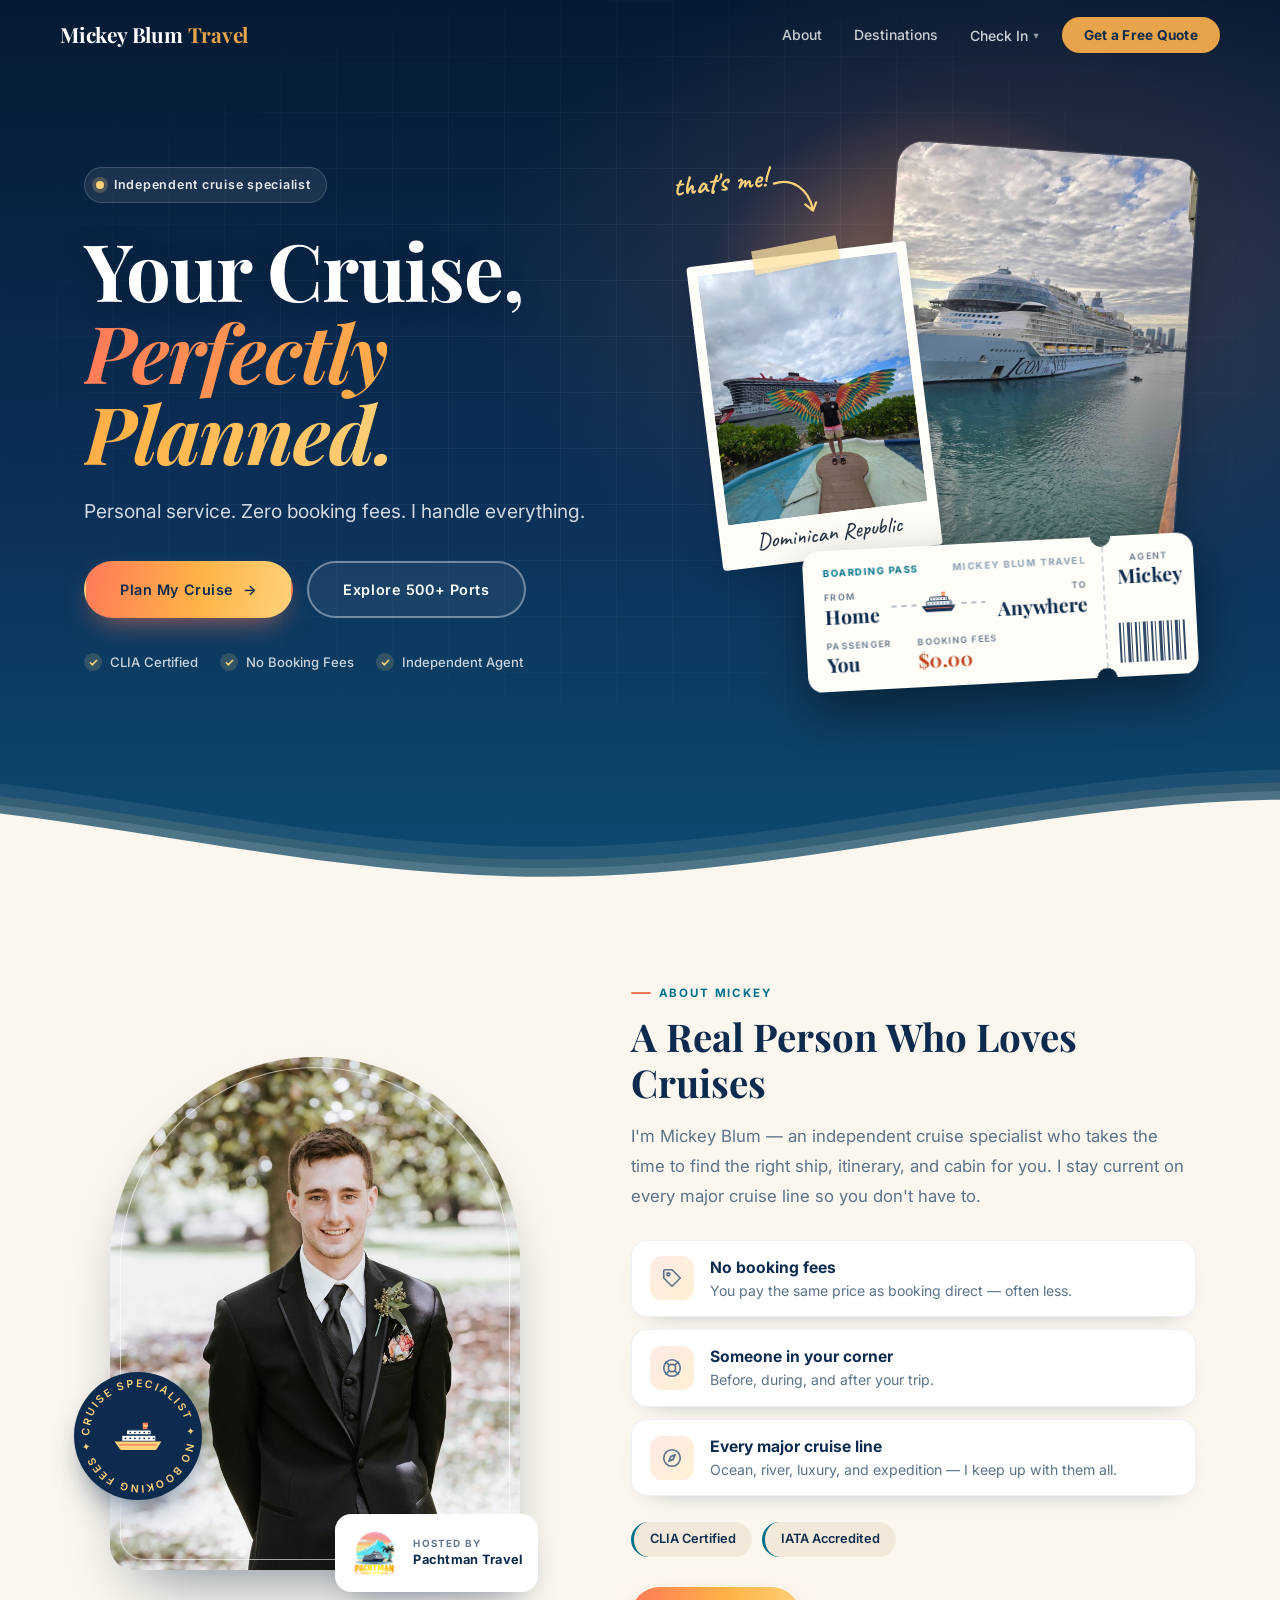
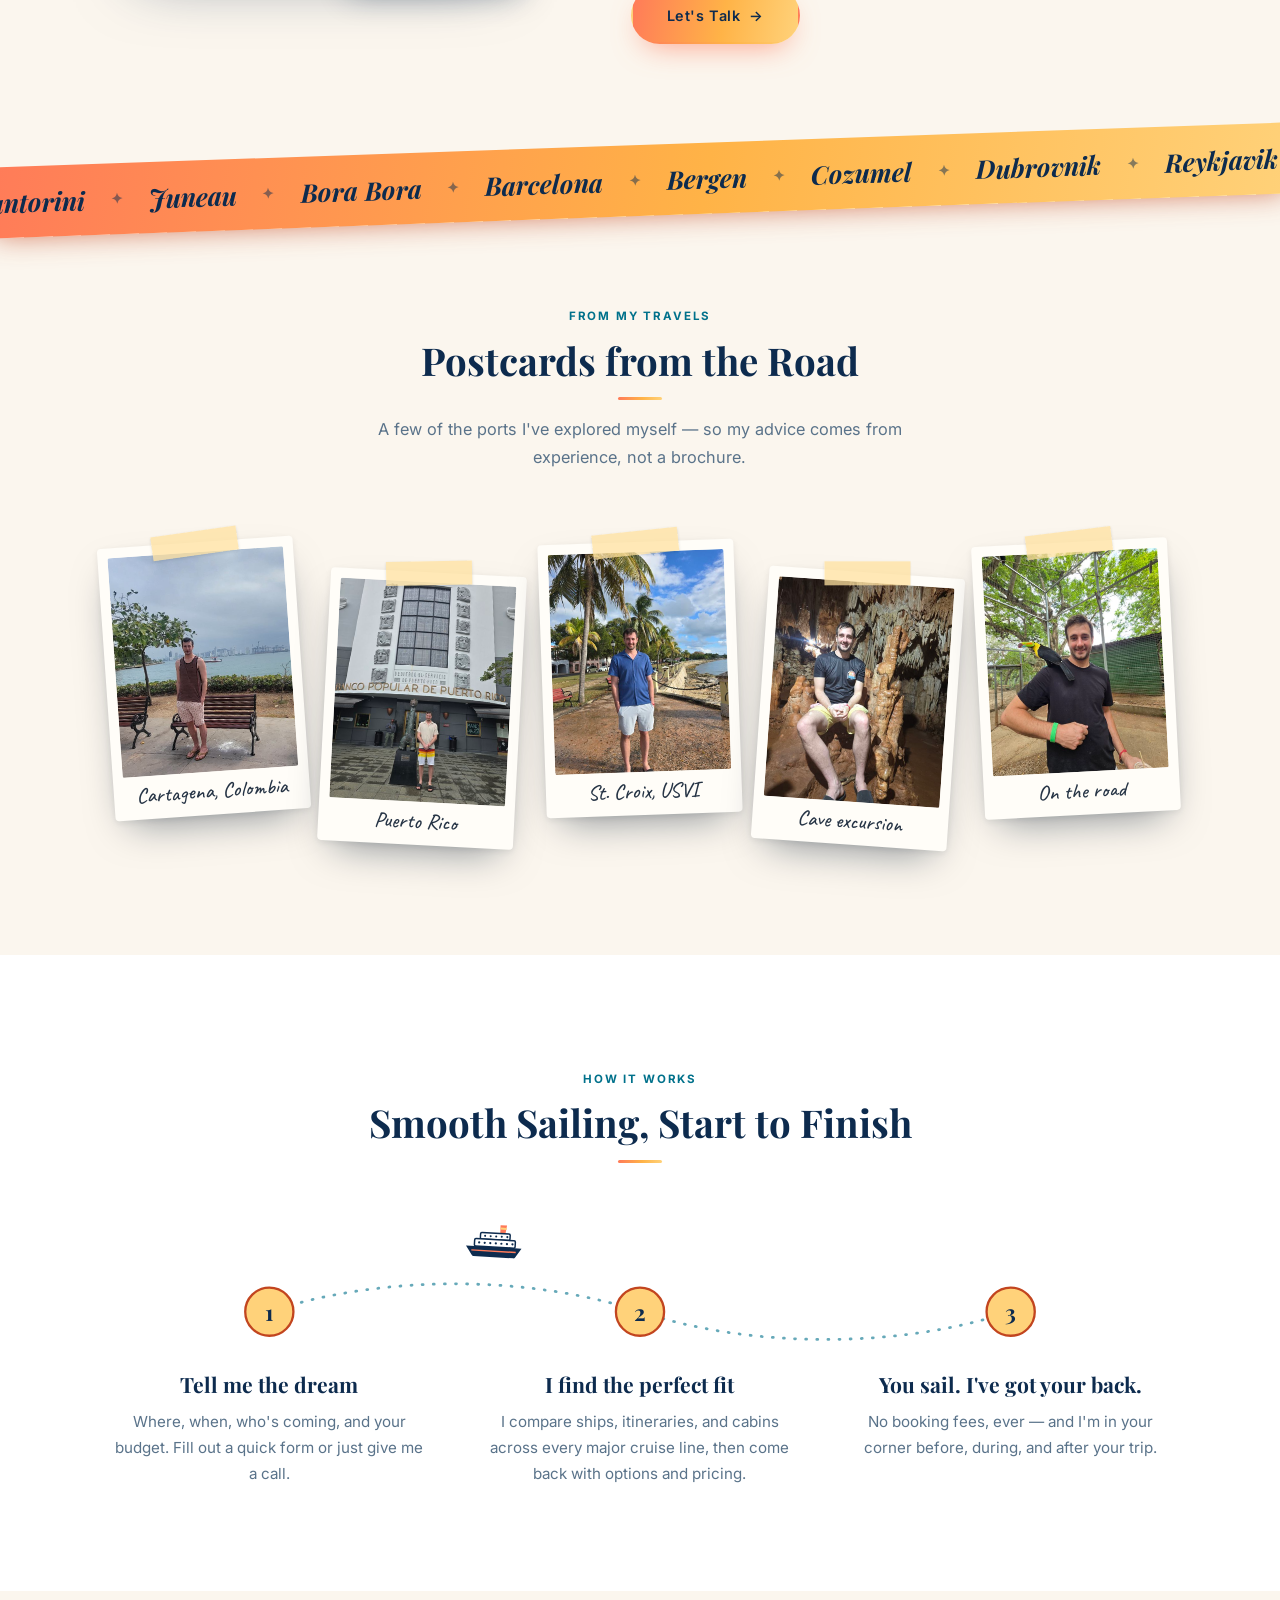
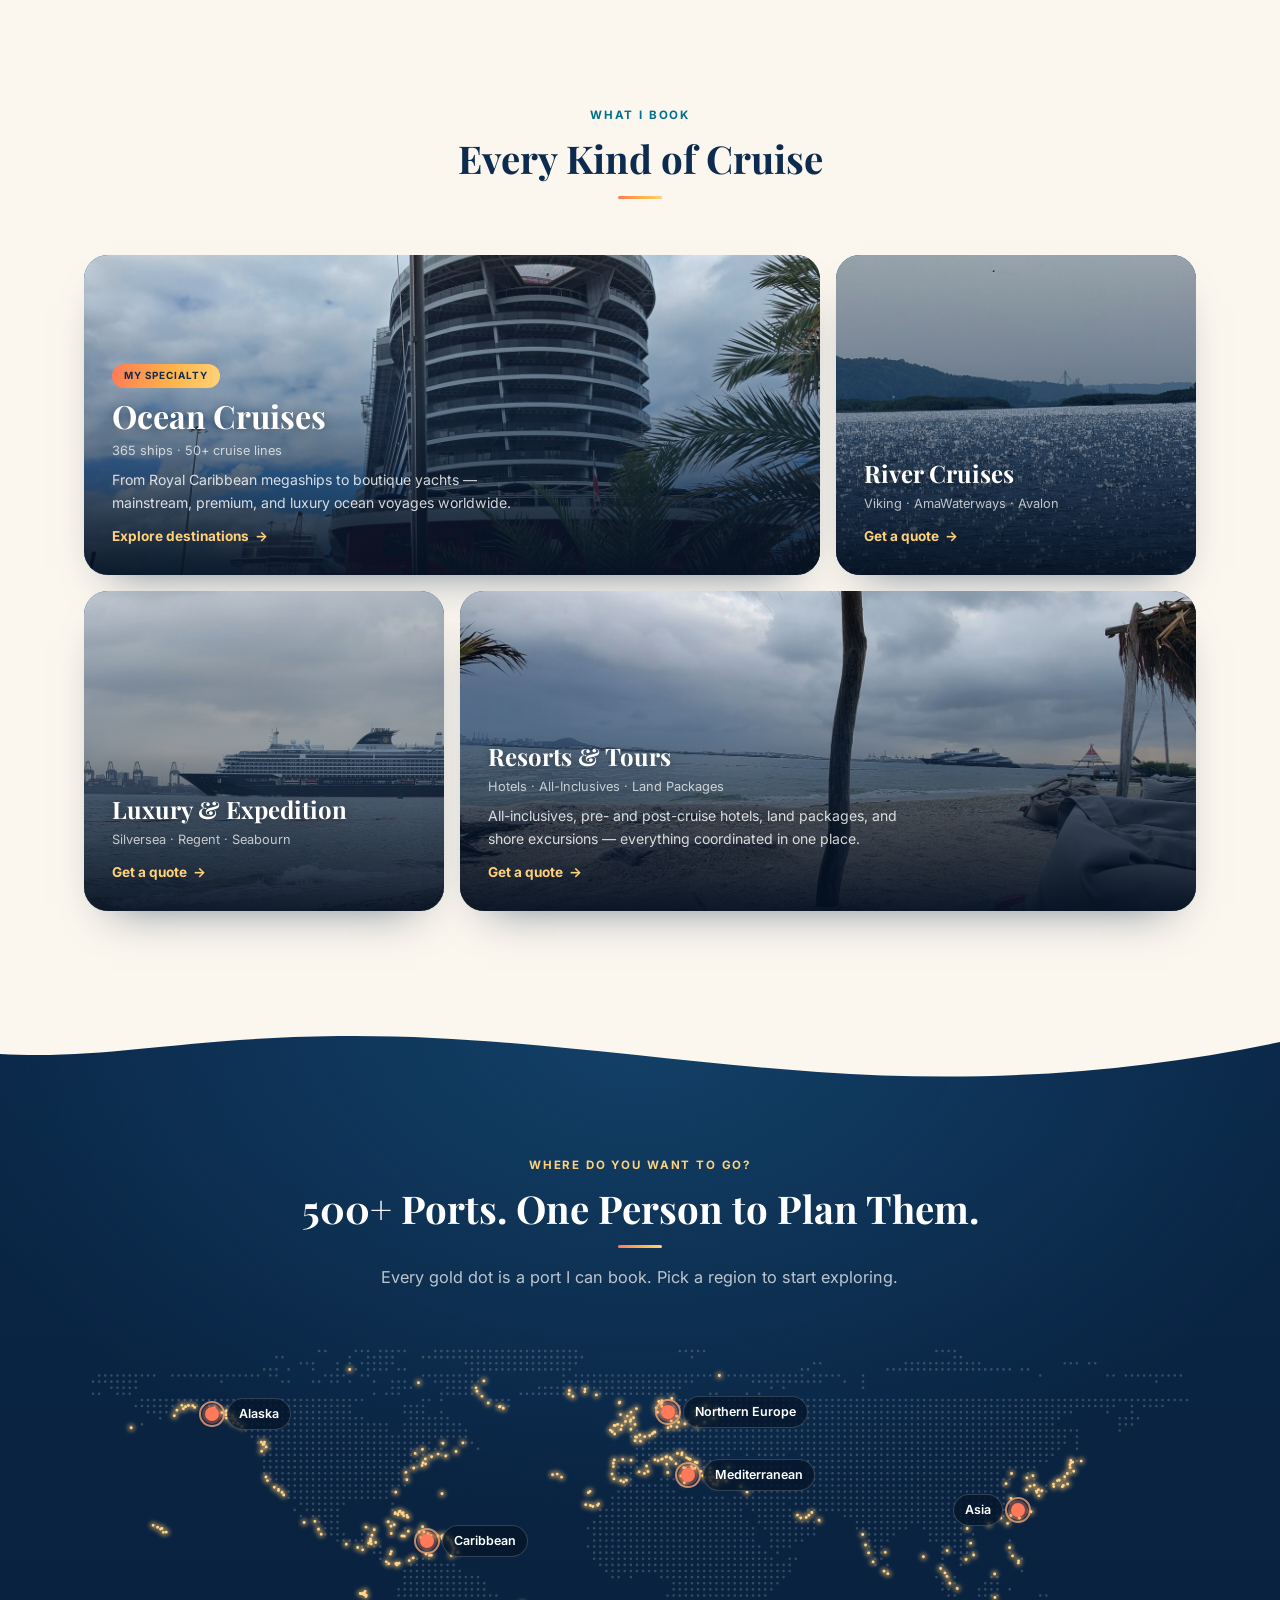
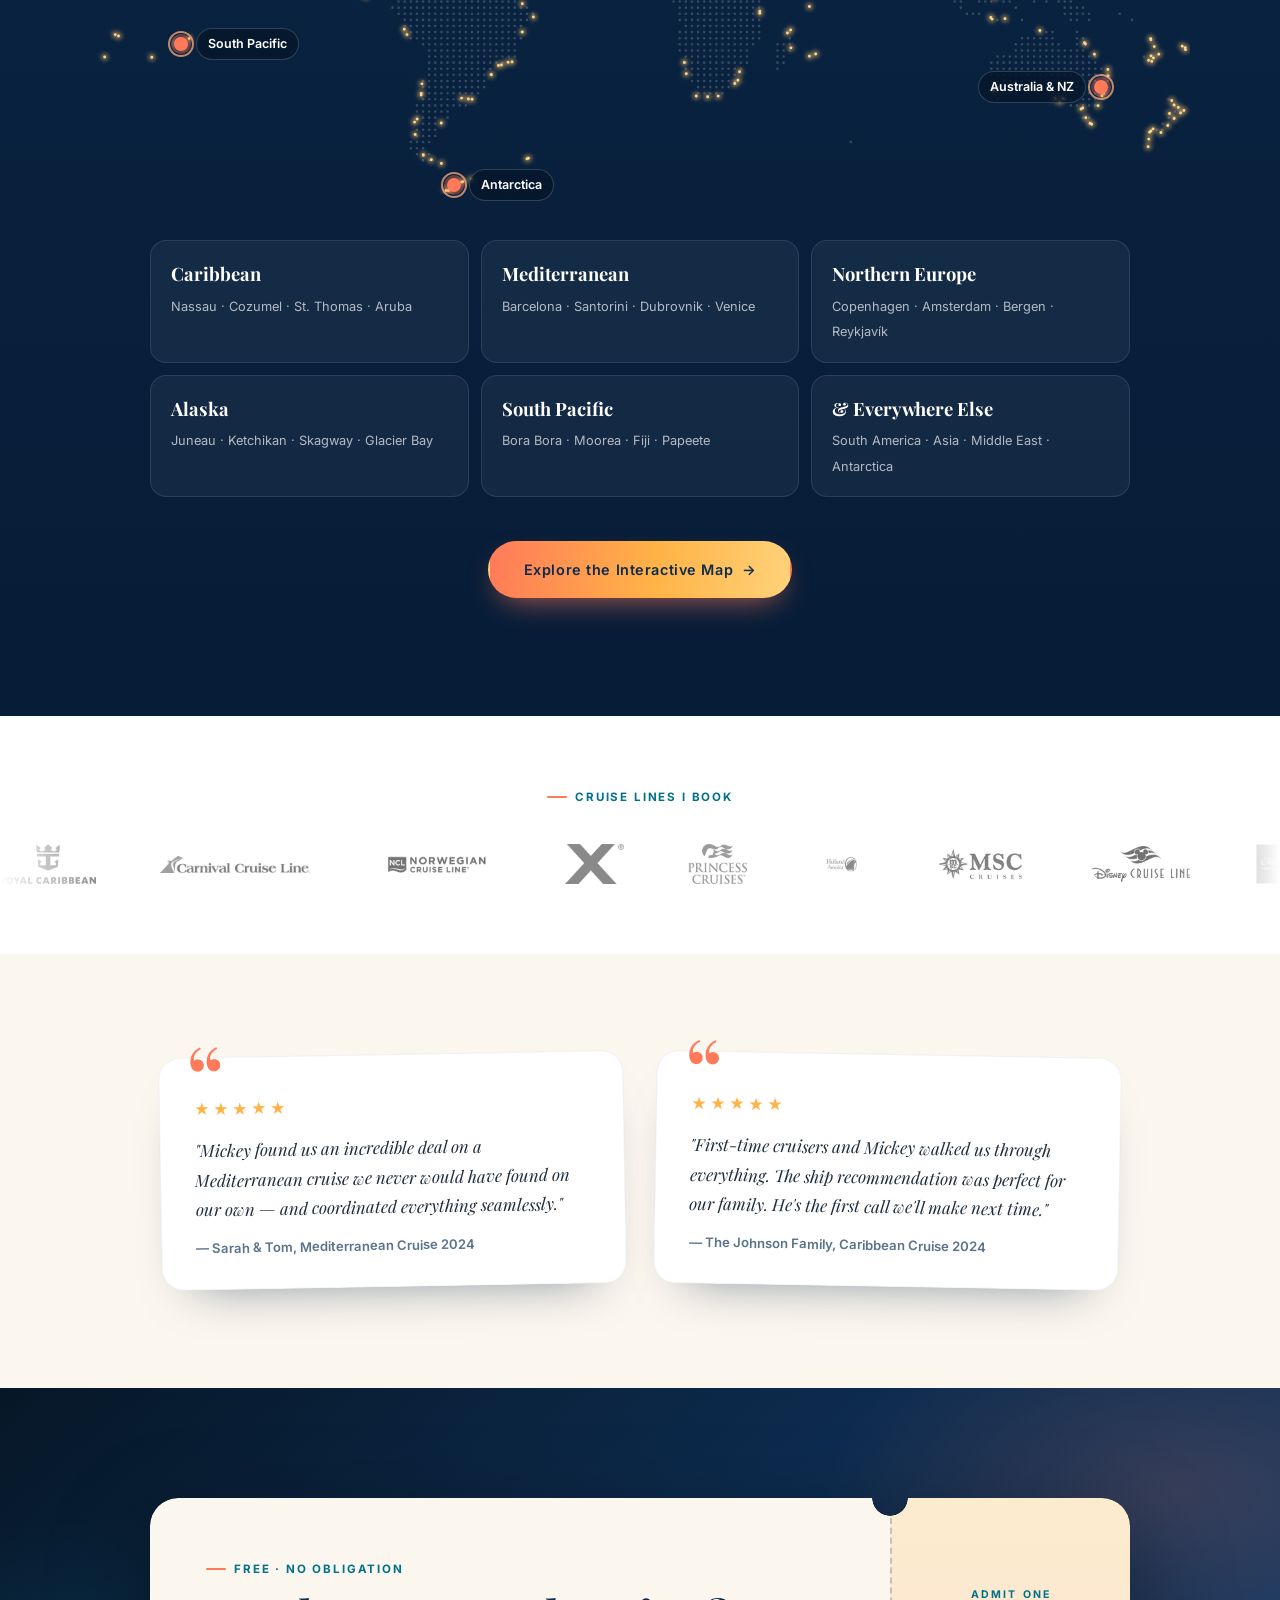
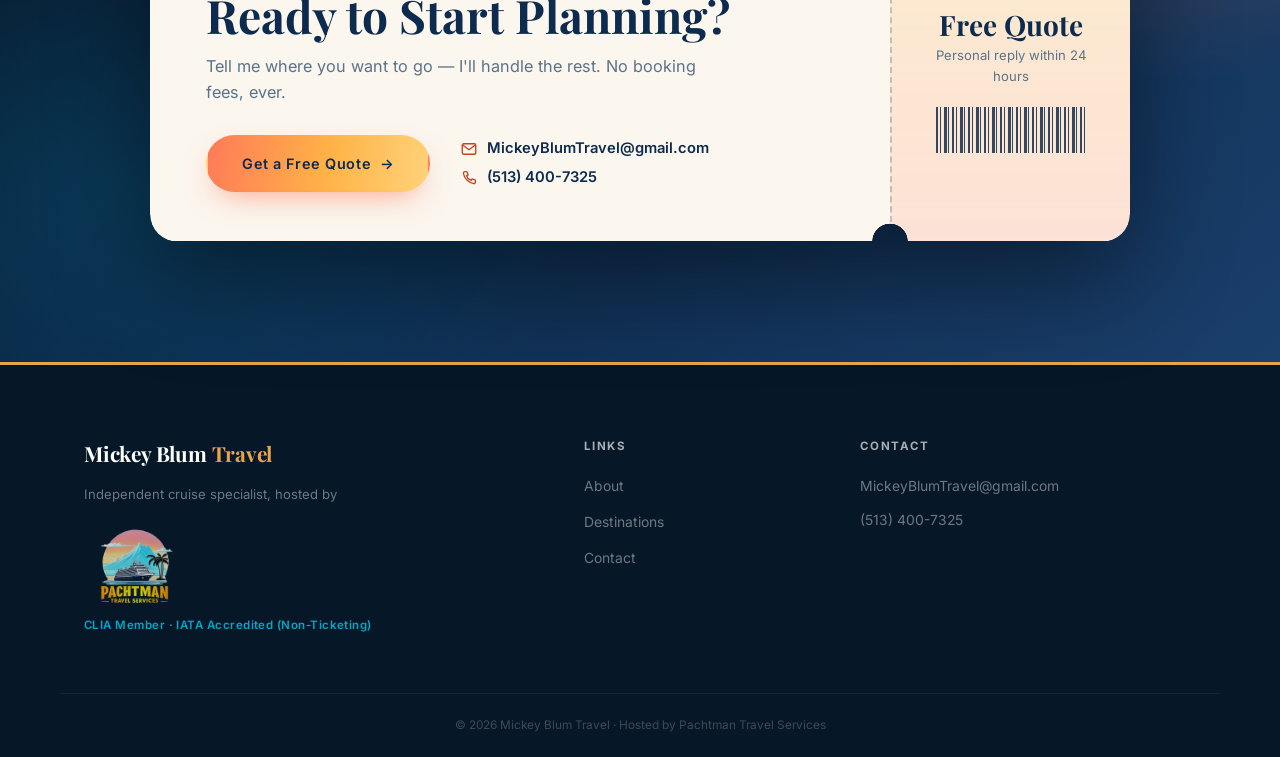
==== commit 740433e3: "Updated homepage, fixed www error, and modified some backend" ====
--- a/index.html
+++ b/index.html
@@ -13,30 +13,51 @@
   <meta property="og:url" content="https://mickeyblumtravel.com/" />
   <meta property="og:title" content="Mickey Blum Travel | Cruise Specialist" />
   <meta property="og:description" content="Expert cruise planning with zero booking fees. Personalized service from a real agent." />
-  <meta property="og:image" content="https://mickeyblumtravel.com/images/mickey-portrait.jpg" />
+  <meta property="og:image" content="https://mickeyblumtravel.com/images/og-image.jpg" />
+  <meta property="og:image:width" content="1200" />
+  <meta property="og:image:height" content="630" />
+  <meta property="og:image:alt" content="Mickey Blum standing in front of a docked cruise ship" />
 
   <!-- Twitter Card -->
   <meta name="twitter:card" content="summary_large_image" />
   <meta name="twitter:url" content="https://mickeyblumtravel.com/" />
   <meta name="twitter:title" content="Mickey Blum Travel | Cruise Specialist" />
   <meta name="twitter:description" content="Expert cruise planning with zero booking fees. Personalized service from a real agent." />
-  <meta name="twitter:image" content="https://mickeyblumtravel.com/images/mickey-portrait.jpg" />
+  <meta name="twitter:image" content="https://mickeyblumtravel.com/images/og-image.jpg" />
+  <meta name="twitter:image:alt" content="Mickey Blum standing in front of a docked cruise ship" />
 
   <title>Mickey Blum Travel | Cruise Specialist & Independent Travel Agent</title>
   <link rel="preconnect" href="https://fonts.googleapis.com" />
   <link rel="preconnect" href="https://fonts.gstatic.com" crossorigin />
-  <link href="https://fonts.googleapis.com/css2?family=Playfair+Display:ital,wght@0,400;0,700;1,400&family=Inter:wght@400;500;600&display=swap" rel="stylesheet" />
+  <link href="https://fonts.googleapis.com/css2?family=Caveat:wght@500;700&family=Inter:wght@400;500;600;700&family=Playfair+Display:ital,wght@0,400;0,700;1,400;1,700&display=swap" rel="stylesheet" />
   <link rel="stylesheet" href="css/style.css" />
+  <link rel="stylesheet" href="css/home.css" />
 </head>
-<body>
+<body class="home">
+
+  <!-- Shared icons -->
+  <svg class="sprite" aria-hidden="true" focusable="false">
+    <symbol id="i-ship" viewBox="0 0 64 40">
+      <path d="M38 3h7l-1.2 9h-5.6z" fill="#ff7a59" />
+      <path d="M38.3 5.6h6.4v2.2h-6.4z" fill="#ffd27a" />
+      <rect x="17" y="12" width="32" height="7" rx="1.5" stroke-width="1.6" style="fill:var(--ship-deck,#fff);stroke:var(--ship-line,#0d2b4e)" />
+      <rect x="11" y="19" width="44" height="8" rx="1.5" stroke-width="1.6" style="fill:var(--ship-deck,#fff);stroke:var(--ship-line,#0d2b4e)" />
+      <g style="fill:var(--ship-line,#0d2b4e)">
+        <circle cx="22" cy="15.5" r="1.1" /><circle cx="28" cy="15.5" r="1.1" /><circle cx="34" cy="15.5" r="1.1" /><circle cx="40" cy="15.5" r="1.1" /><circle cx="46" cy="15.5" r="1.1" />
+        <circle cx="16" cy="23" r="1.2" /><circle cx="22" cy="23" r="1.2" /><circle cx="28" cy="23" r="1.2" /><circle cx="34" cy="23" r="1.2" /><circle cx="40" cy="23" r="1.2" /><circle cx="46" cy="23" r="1.2" /><circle cx="52" cy="23" r="1.2" />
+      </g>
+      <path d="M2 27h60l-6.5 10.2a2 2 0 0 1-1.7.8H10.6a2 2 0 0 1-1.7-.9z" style="fill:var(--ship-hull,#0d2b4e)" />
+      <path d="M8 31.5h48" stroke="#ff7a59" stroke-width="1.6" />
+    </symbol>
+  </svg>
 
   <!-- NAV -->
   <header class="site-header" id="site-header">
     <nav class="nav-container">
-      <div class="nav-brand">
+      <a href="index.html" class="nav-brand">
         <span class="brand-name">Mickey Blum <span class="brand-sub">Travel</span></span>
-      </div>
-      <button class="nav-toggle" id="navToggle" aria-label="Toggle menu">
+      </a>
+      <button class="nav-toggle" id="navToggle" aria-label="Toggle menu" aria-expanded="false" aria-controls="navLinks">
         <span></span><span></span><span></span>
       </button>
       <ul class="nav-links" id="navLinks">
@@ -50,25 +71,25 @@
             <li class="nav-dropdown-panel-header">Online Check-In by Cruise Line</li>
             <li><a href="https://www.royalcaribbean.com/reservation/lookup" target="_blank" rel="noopener noreferrer">Royal Caribbean</a></li>
             <li><a href="https://www.carnival.com/booked/home" target="_blank" rel="noopener noreferrer">Carnival</a></li>
-            <li><a href="https://www.ncl.com/embarkation" target="_blank" rel="noopener noreferrer">Norwegian</a></li>
+            <li><a href="https://www.ncl.com/account-access/login" target="_blank" rel="noopener noreferrer">Norwegian</a></li>
             <li><a href="https://www.msccruisesusa.com/manage-booking/web-check-in" target="_blank" rel="noopener noreferrer">MSC Cruises</a></li>
             <li><a href="https://disneycruise.disney.go.com/guest-services/online-check-in/" target="_blank" rel="noopener noreferrer">Disney Cruise Line</a></li>
             <li><a href="https://www.celebritycruises.com/onlinecheckin" target="_blank" rel="noopener noreferrer">Celebrity Cruises</a></li>
             <li><a href="https://book.princess.com/manage-booking/index.page?cpfy=checkin" target="_blank" rel="noopener noreferrer">Princess Cruises</a></li>
-            <li><a href="https://www.hollandamerica.com/en_US/plan-a-cruise/get-ready-for-your-cruise/check-in.html" target="_blank" rel="noopener noreferrer">Holland America</a></li>
-            <li><a href="https://www.virginvoyages.com/book/manage" target="_blank" rel="noopener noreferrer">Virgin Voyages</a></li>
-            <li><a href="https://www.cunard.com/en-us/my-account/login" target="_blank" rel="noopener noreferrer">Cunard</a></li>
+            <li><a href="https://www.hollandamerica.com/checkin" target="_blank" rel="noopener noreferrer">Holland America</a></li>
+            <li><a href="https://www.virginvoyages.com/app" target="_blank" rel="noopener noreferrer">Virgin Voyages</a></li>
+            <li><a href="https://www.cunard.com/en-us/login/manage-booking" target="_blank" rel="noopener noreferrer">Cunard</a></li>
             <li><a href="https://www.costacruises.com/mycosta.html" target="_blank" rel="noopener noreferrer">Costa Cruises</a></li>
-            <li><a href="https://www.pocruises.com/my-p-o-cruises" target="_blank" rel="noopener noreferrer">P&amp;O Cruises</a></li>
+            <li><a href="https://www.pocruises.com/login" target="_blank" rel="noopener noreferrer">P&amp;O Cruises</a></li>
             <li><a href="https://www.aida.de/myaida" target="_blank" rel="noopener noreferrer">AIDA Cruises</a></li>
-            <li><a href="https://www.azamara.com/manage-booking" target="_blank" rel="noopener noreferrer">Azamara</a></li>
-            <li><a href="https://www.oceaniacruises.com/manage-booking" target="_blank" rel="noopener noreferrer">Oceania Cruises</a></li>
-            <li><a href="https://www.rssc.com/guest-login" target="_blank" rel="noopener noreferrer">Regent Seven Seas</a></li>
-            <li><a href="https://www.seabourn.com/en_US/manage-my-cruise.html" target="_blank" rel="noopener noreferrer">Seabourn</a></li>
-            <li><a href="https://www.silversea.com/manage-my-cruise.html" target="_blank" rel="noopener noreferrer">Silversea</a></li>
-            <li><a href="https://www.vikingcruises.com/my-trip" target="_blank" rel="noopener noreferrer">Viking Ocean</a></li>
-            <li><a href="https://www.ponant.com/my-account" target="_blank" rel="noopener noreferrer">Ponant</a></li>
-            <li><a href="https://www.expeditions.com/my-account" target="_blank" rel="noopener noreferrer">Lindblad Expeditions</a></li>
+            <li><a href="https://www.azamara.com/booked-guests/before-you-board/easy-checkin" target="_blank" rel="noopener noreferrer">Azamara</a></li>
+            <li><a href="https://www.oceaniacruises.com/myaccount/overview/" target="_blank" rel="noopener noreferrer">Oceania Cruises</a></li>
+            <li><a href="https://www.rssc.com/myaccount" target="_blank" rel="noopener noreferrer">Regent Seven Seas</a></li>
+            <li><a href="https://www.seabourn.com/checkin" target="_blank" rel="noopener noreferrer">Seabourn</a></li>
+            <li><a href="https://my.silversea.com/" target="_blank" rel="noopener noreferrer">Silversea</a></li>
+            <li><a href="https://www.viking.com/myjourney" target="_blank" rel="noopener noreferrer">Viking Ocean</a></li>
+            <li><a href="https://us.ponant.com/my-account" target="_blank" rel="noopener noreferrer">Ponant</a></li>
+            <li><a href="https://www.expeditions.com/login/" target="_blank" rel="noopener noreferrer">Lindblad Expeditions</a></li>
           </ul>
         </li>
         <li><a href="contact.html" class="nav-cta">Get a Free Quote</a></li>
@@ -76,244 +97,399 @@
     </nav>
   </header>
 
-  <!-- HERO -->
-  <section class="hero" id="hero">
-    <div class="hero-content">
-      <h1 class="hero-headline">Your Cruise,<br /><em>Perfectly Planned.</em></h1>
-      <p class="hero-sub">Personal service. Zero booking fees. I handle everything.</p>
-      <a href="#contact" class="btn btn-primary">Plan My Cruise</a>
-      <div class="hero-trust">
-        <span class="trust-badge">CLIA Certified</span>
-        <span class="trust-divider">·</span>
-        <span class="trust-badge">No Booking Fees</span>
-        <span class="trust-divider">·</span>
-        <span class="trust-badge">Independent Agent</span>
+  <main>
+
+    <!-- HERO -->
+    <section class="hero" id="hero">
+      <div class="hero-sun" aria-hidden="true"></div>
+      <div class="container hero-grid">
+        <div class="hero-copy">
+          <p class="hero-kicker"><span class="hero-kicker-dot" aria-hidden="true"></span>Independent cruise specialist</p>
+          <h1 class="hero-title">Your Cruise,<br /><em>Perfectly Planned.</em></h1>
+          <p class="hero-sub">Personal service. Zero booking fees. I handle everything.</p>
+          <div class="hero-actions">
+            <a href="contact.html" class="btn btn-sunset">Plan My Cruise <span class="arrow" aria-hidden="true">→</span></a>
+            <a href="destinations.html" class="btn btn-ghost">Explore 500+ Ports</a>
+          </div>
+          <ul class="hero-trust">
+            <li>CLIA Certified</li>
+            <li>No Booking Fees</li>
+            <li>Independent Agent</li>
+          </ul>
+        </div>
+
+        <div class="hero-collage">
+          <figure class="photo-card photo-card--ship float">
+            <img src="images/hero-ship.jpg" alt="Icon of the Seas docked in port" width="720" height="960" fetchpriority="high" />
+          </figure>
+          <figure class="polaroid polaroid--hero float float--slow">
+            <img src="images/mickey-dominican.jpg" alt="Mickey posing with painted rainbow wings, a cruise ship docked behind" width="600" height="800" />
+            <figcaption class="polaroid-cap">Dominican Republic</figcaption>
+          </figure>
+          <p class="hand-note hand-note--hero" aria-hidden="true">
+            that's me!
+            <svg viewBox="0 0 58 46"><path d="M4 8c18-4 34 8 36 30" /><path d="M33 32l7 7 4-8" /></svg>
+          </p>
+          <div class="pass-wrap float float--fast" aria-hidden="true">
+            <div class="boarding-pass">
+              <div class="bp-main">
+                <div class="bp-top"><span>Boarding Pass</span><span>Mickey Blum Travel</span></div>
+                <div class="bp-route">
+                  <div><span class="bp-k">From</span><span class="bp-v">Home</span></div>
+                  <span class="bp-line"><svg viewBox="0 0 64 40"><use href="#i-ship" /></svg></span>
+                  <div class="bp-to"><span class="bp-k">To</span><span class="bp-v">Anywhere</span></div>
+                </div>
+                <div class="bp-meta">
+                  <div><span class="bp-k">Passenger</span><span class="bp-v">You</span></div>
+                  <div><span class="bp-k">Booking fees</span><span class="bp-v bp-fee">$0.00</span></div>
+                </div>
+              </div>
+              <div class="bp-stub">
+                <span><span class="bp-k">Agent</span><span class="bp-v">Mickey</span></span>
+                <span class="barcode"></span>
+              </div>
+            </div>
+          </div>
+        </div>
+      </div>
+
+      <div class="hero-waves" aria-hidden="true">
+        <svg viewBox="0 24 150 28" preserveAspectRatio="none" focusable="false">
+          <defs><path id="wave" d="M-160 44c30 0 58-18 88-18s58 18 88 18 58-18 88-18 58 18 88 18v44h-352z" /></defs>
+          <g class="wave-parallax">
+            <use href="#wave" x="48" y="0" fill="rgba(255,255,255,0.07)" />
+            <use href="#wave" x="48" y="3" fill="rgba(255,210,122,0.1)" />
+            <use href="#wave" x="48" y="5" fill="rgba(255,255,255,0.12)" />
+            <use href="#wave" x="48" y="7" fill="#fbf6ee" />
+          </g>
+        </svg>
+      </div>
+    </section>
+
+    <!-- ABOUT -->
+    <section class="about" id="about">
+      <div class="container about-grid">
+        <div class="about-visual" data-reveal>
+          <div class="about-arch">
+            <img src="images/mickey-portrait.jpg" alt="Mickey Blum, Cruise Specialist" width="800" height="1200" loading="lazy" decoding="async" />
+          </div>
+          <div class="spin-badge" aria-hidden="true">
+            <svg class="ring" viewBox="0 0 128 128">
+              <defs><path id="ringPath" d="M64 64m-49 0a49 49 0 1 1 98 0a49 49 0 1 1-98 0" /></defs>
+              <text><textPath href="#ringPath" textLength="304" lengthAdjust="spacing">CRUISE SPECIALIST ✦ NO BOOKING FEES ✦</textPath></text>
+            </svg>
+            <svg class="badge-ship" viewBox="0 0 64 40"><use href="#i-ship" /></svg>
+          </div>
+          <div class="about-host">
+            <img src="images/pachtman-logo.png" alt="Pachtman Travel Services" width="240" height="240" loading="lazy" decoding="async" />
+            <span>Hosted by <strong>Pachtman Travel</strong></span>
+          </div>
+        </div>
+
+        <div class="about-copy" data-reveal>
+          <p class="section-eyebrow">About Mickey</p>
+          <h2 class="section-heading">A Real Person Who Loves Cruises</h2>
+          <p class="lead">I'm Mickey Blum — an independent cruise specialist who takes the time to find the right ship, itinerary, and cabin for you. I stay current on every major cruise line so you don't have to.</p>
+          <ul class="perks">
+            <li class="perk">
+              <span class="perk-icon" aria-hidden="true"><svg viewBox="0 0 24 24"><path d="M3 12V4.5A1.5 1.5 0 0 1 4.5 3H12l9 9-9 9z" /><circle cx="8" cy="8" r="1.6" /></svg></span>
+              <span><strong>No booking fees</strong>You pay the same price as booking direct — often less.</span>
+            </li>
+            <li class="perk">
+              <span class="perk-icon" aria-hidden="true"><svg viewBox="0 0 24 24"><circle cx="12" cy="12" r="9" /><circle cx="12" cy="12" r="4" /><path d="M5.6 5.6l3.6 3.6M18.4 5.6l-3.6 3.6M5.6 18.4l3.6-3.6M18.4 18.4l-3.6-3.6" /></svg></span>
+              <span><strong>Someone in your corner</strong>Before, during, and after your trip.</span>
+            </li>
+            <li class="perk">
+              <span class="perk-icon" aria-hidden="true"><svg viewBox="0 0 24 24"><circle cx="12" cy="12" r="9" /><path d="M15.5 8.5l-2.2 5-4.8 2 2.2-5z" /></svg></span>
+              <span><strong>Every major cruise line</strong>Ocean, river, luxury, and expedition — I keep up with them all.</span>
+            </li>
+          </ul>
+          <div class="cred-row">
+            <span class="cred-pill">CLIA Certified</span>
+            <span class="cred-pill">IATA Accredited</span>
+          </div>
+          <a href="contact.html" class="btn btn-sunset">Let's Talk <span class="arrow" aria-hidden="true">→</span></a>
+        </div>
+      </div>
+    </section>
+
+    <!-- TICKER -->
+    <div class="ticker-wrap" aria-hidden="true">
+      <div class="ticker">
+        <div class="ticker-track">
+          <span>Santorini</span><span class="star">✦</span><span>Juneau</span><span class="star">✦</span><span>Bora Bora</span><span class="star">✦</span><span>Barcelona</span><span class="star">✦</span><span>Bergen</span><span class="star">✦</span><span>Cozumel</span><span class="star">✦</span><span>Dubrovnik</span><span class="star">✦</span><span>Reykjavik</span><span class="star">✦</span><span>Cape Town</span><span class="star">✦</span><span>Sydney</span><span class="star">✦</span><span>Ushuaia</span><span class="star">✦</span><span>Halong Bay</span><span class="star">✦</span><span>Venice</span><span class="star">✦</span><span>Nassau</span><span class="star">✦</span><span>Singapore</span><span class="star">✦</span><span>Lisbon</span><span class="star">✦</span><span>Honolulu</span><span class="star">✦</span><span>Ketchikan</span><span class="star">✦</span>
+        </div>
+        <div class="ticker-track">
+          <span>Santorini</span><span class="star">✦</span><span>Juneau</span><span class="star">✦</span><span>Bora Bora</span><span class="star">✦</span><span>Barcelona</span><span class="star">✦</span><span>Bergen</span><span class="star">✦</span><span>Cozumel</span><span class="star">✦</span><span>Dubrovnik</span><span class="star">✦</span><span>Reykjavik</span><span class="star">✦</span><span>Cape Town</span><span class="star">✦</span><span>Sydney</span><span class="star">✦</span><span>Ushuaia</span><span class="star">✦</span><span>Halong Bay</span><span class="star">✦</span><span>Venice</span><span class="star">✦</span><span>Nassau</span><span class="star">✦</span><span>Singapore</span><span class="star">✦</span><span>Lisbon</span><span class="star">✦</span><span>Honolulu</span><span class="star">✦</span><span>Ketchikan</span><span class="star">✦</span>
+        </div>
       </div>
     </div>
-  </section>
-
-  <!-- ABOUT -->
-  <section class="about section" id="about">
-    <div class="container about-grid">
-      <div class="about-image">
-        <div class="about-image-frame">
-          <img src="images/mickey-portrait.jpg" alt="Mickey Blum, Cruise Specialist" />
-          <div class="about-badge">
-            <span>Hosted by</span>
-            <img src="images/pachtman-logo.png" alt="Pachtman Travel Services" class="pachtman-logo" />
-          </div>
-        </div>
-      </div>
-      <div class="about-content">
-        <p class="section-eyebrow">About Mickey</p>
-        <h2 class="section-heading">A Real Person Who Loves Cruises</h2>
-        <p>I'm Mickey Blum — an independent cruise specialist who takes the time to find the right ship, itinerary, and cabin for you. I stay current on every major cruise line so you don't have to.</p>
-        <p>You pay the same price as booking direct (often less), and you get someone in your corner before, during, and after your trip.</p>
-        <div class="cred-row">
-          <span class="cred-pill">CLIA Certified</span>
-          <span class="cred-pill">IATA Accredited</span>
-        </div>
-        <a href="#contact" class="btn btn-primary">Let's Talk</a>
-      </div>
-    </div>
-  </section>
-
-  <!-- PHOTO STRIP -->
-  <section class="photo-strip">
-    <div class="strip-item">
-      <img src="images/mickey-cartagena.jpg" alt="Mickey in Cartagena, Colombia" />
-      <span class="strip-caption">Cartagena, Colombia</span>
-    </div>
-    <div class="strip-item">
-      <img src="images/mickey-puerto-rico.jpg" alt="Mickey in Puerto Rico" />
-      <span class="strip-caption">Puerto Rico</span>
-    </div>
-    <div class="strip-item">
-      <img src="images/mickey-stcroix.jpg" alt="Mickey in St. Croix" />
-      <span class="strip-caption">St. Croix, USVI</span>
-    </div>
-    <div class="strip-item">
-      <img src="images/mickey-dominican.jpg" alt="Mickey in the Dominican Republic" />
-      <span class="strip-caption">Dominican Republic</span>
-    </div>
-    <div class="strip-item">
-      <img src="images/mickey-cave.jpg" alt="Mickey exploring a cave" />
-      <span class="strip-caption">Cave Excursion</span>
-    </div>
-    <div class="strip-item">
-      <img src="images/mickey-travel-2.jpg" alt="Mickey traveling" />
-      <span class="strip-caption">On the Road</span>
-    </div>
-  </section>
-
-  <!-- WHAT I BOOK -->
-  <section class="services section" id="services">
-    <div class="container">
-      <div class="section-header">
-        <p class="section-eyebrow">What I Book</p>
-        <h2 class="section-heading">Every Kind of Cruise</h2>
-      </div>
-      <div class="services-layout">
-
-        <a href="destinations.html" class="svc-card svc-ocean">
-          <div class="svc-overlay"></div>
-          <div class="svc-content">
-            <span class="svc-tag">My Specialty</span>
-            <h3>Ocean Cruises</h3>
-            <p class="svc-sub">365 ships · 50+ cruise lines</p>
-            <p class="svc-detail">From Royal Caribbean megaships to boutique yachts — mainstream, premium, and luxury ocean voyages worldwide.</p>
-            <span class="svc-cta">Explore destinations →</span>
-          </div>
-        </a>
-
-        <a href="contact.html" class="svc-card svc-river">
-          <div class="svc-overlay"></div>
-          <div class="svc-content">
-            <h3>River Cruises</h3>
-            <p class="svc-sub">Viking · AmaWaterways · Avalon</p>
-            <span class="svc-cta">Get a quote →</span>
-          </div>
-        </a>
-
-        <a href="contact.html" class="svc-card svc-luxury">
-          <div class="svc-overlay"></div>
-          <div class="svc-content">
-            <h3>Luxury &amp; Expedition</h3>
-            <p class="svc-sub">Silversea · Regent · Seabourn</p>
-            <span class="svc-cta">Get a quote →</span>
-          </div>
-        </a>
-
-        <a href="contact.html" class="svc-card svc-beach">
-          <div class="svc-overlay"></div>
-          <div class="svc-content">
-            <h3>Resorts &amp; Tours</h3>
-            <p class="svc-detail">All-inclusives, pre- and post-cruise hotels, land packages, and shore excursions — everything coordinated in one place.</p>
-            <p class="svc-sub">Hotels · All-Inclusives · Land Packages</p>
-            <span class="svc-cta">Get a quote →</span>
-          </div>
-        </a>
-
-      </div>
-    </div>
-  </section>
-
-  <!-- DESTINATIONS -->
-  <section class="destinations" id="destinations">
-    <div class="dest-bg">
-      <img src="images/cruise-sunset.jpg" alt="Cruise sunset" />
-      <div class="dest-bg-overlay"></div>
-    </div>
-    <div class="container dest-content">
-      <h2 class="dest-heading">Where Do You Want to Go?</h2>
-      <div class="dest-regions">
-        <a href="destinations.html?region=Caribbean" class="dest-region">
-          <div class="dest-region-inner">
-            <span class="dest-region-name">Caribbean</span>
-            <span class="dest-region-ports">Nassau · Cozumel · St. Thomas · Aruba</span>
-            <span class="dest-region-count">75 ports</span>
-          </div>
-        </a>
-        <a href="destinations.html?region=Mediterranean" class="dest-region">
-          <div class="dest-region-inner">
-            <span class="dest-region-name">Mediterranean</span>
-            <span class="dest-region-ports">Barcelona · Santorini · Dubrovnik · Venice</span>
-            <span class="dest-region-count">70 ports</span>
-          </div>
-        </a>
-        <a href="destinations.html?region=Northern+Europe+%26+Baltic" class="dest-region">
-          <div class="dest-region-inner">
-            <span class="dest-region-name">Northern Europe</span>
-            <span class="dest-region-ports">Copenhagen · Amsterdam · Bergen · Reykjavík</span>
-            <span class="dest-region-count">69 ports</span>
-          </div>
-        </a>
-        <a href="destinations.html?region=Alaska" class="dest-region">
-          <div class="dest-region-inner">
-            <span class="dest-region-name">Alaska</span>
-            <span class="dest-region-ports">Juneau · Ketchikan · Skagway · Glacier Bay</span>
-            <span class="dest-region-count">19 ports</span>
-          </div>
-        </a>
-        <a href="destinations.html?region=South+Pacific" class="dest-region">
-          <div class="dest-region-inner">
-            <span class="dest-region-name">South Pacific</span>
-            <span class="dest-region-ports">Bora Bora · Moorea · Fiji · Papeete</span>
-            <span class="dest-region-count">21 ports</span>
-          </div>
-        </a>
-        <a href="destinations.html" class="dest-region">
-          <div class="dest-region-inner">
-            <span class="dest-region-name">& Everywhere Else</span>
-            <span class="dest-region-ports">South America · Asia · Middle East · Antarctica</span>
-            <span class="dest-region-count">508 ports worldwide</span>
-          </div>
-        </a>
-      </div>
-      <a href="destinations.html" class="btn btn-primary">Explore All Destinations</a>
-    </div>
-  </section>
-
-  <!-- CRUISE LINE LOGOS -->
-  <section class="logo-strip section section-alt">
-    <div class="container">
-      <p class="section-eyebrow" style="text-align:center;">Cruise Lines I Book</p>
-      <div class="logo-grid">
-        <div class="logo-item"><img src="images/logos/line-royal-caribbean.png" alt="Royal Caribbean" /></div>
-        <div class="logo-item"><img src="images/logos/line-carnival.jpg" alt="Carnival Cruise Line" /></div>
-        <div class="logo-item"><img src="images/logos/line-NCL.png" alt="Norwegian Cruise Line" /></div>
-        <div class="logo-item"><img src="images/logos/line-celebrity.png" alt="Celebrity Cruises" /></div>
-        <div class="logo-item"><img src="images/logos/lines-Princess.jpg" alt="Princess Cruises" /></div>
-        <div class="logo-item"><img src="images/logos/lines-holland.jpg" alt="Holland America Line" /></div>
-        <div class="logo-item"><img src="images/logos/line-msc.png" alt="MSC Cruises" /></div>
-        <div class="logo-item"><img src="images/logos/line-disney.png" alt="Disney Cruise Line" /></div>
-        <div class="logo-item"><img src="images/logos/line-regent.jpg" alt="Regent Seven Seas" /></div>
-        <div class="logo-item"><img src="images/logos/line-azamara.jpg" alt="Azamara" /></div>
-        <div class="logo-item"><img src="images/logos/line-crystal.png" alt="Crystal Cruises" /></div>
-        <div class="logo-item"><img src="images/logos/line-windstar.png" alt="Windstar Cruises" /></div>
-        <div class="logo-item"><img src="images/logos/line-hurtigruten.png" alt="Hurtigruten" /></div>
-        <div class="logo-item"><img src="images/logos/line-avalon.png" alt="Avalon Waterways" /></div>
-        <div class="logo-item"><img src="images/logos/line-scenic.webp" alt="Scenic Cruises" /></div>
-        <div class="logo-item"><img src="images/logos/line-lindblad.jpg" alt="Lindblad Expeditions" /></div>
-      </div>
-    </div>
-  </section>
-
-  <!-- TESTIMONIALS -->
-  <section class="testimonials section section-alt">
-    <div class="container">
-      <div class="testimonials-grid">
-        <div class="testimonial-card">
-          <div class="stars">&#9733;&#9733;&#9733;&#9733;&#9733;</div>
-          <blockquote>"Mickey found us an incredible deal on a Mediterranean cruise we never would have found on our own — and coordinated everything seamlessly."</blockquote>
-          <cite>— Sarah &amp; Tom, Mediterranean Cruise 2024</cite>
-        </div>
-        <div class="testimonial-card">
-          <div class="stars">&#9733;&#9733;&#9733;&#9733;&#9733;</div>
-          <blockquote>"First-time cruisers and Mickey walked us through everything. The ship recommendation was perfect for our family. He's the first call we'll make next time."</blockquote>
-          <cite>— The Johnson Family, Caribbean Cruise 2024</cite>
-        </div>
-      </div>
-    </div>
-  </section>
-
-  <!-- CONTACT -->
-  <section class="contact section" id="contact">
-    <div class="container contact-cta-wrap">
-      <div class="contact-cta-text">
-        <p class="section-eyebrow">Free · No Obligation</p>
-        <h2 class="section-heading">Ready to Start Planning?</h2>
-        <p>Tell me where you want to go — I'll handle the rest. No booking fees, ever.</p>
-      </div>
-      <div class="contact-cta-actions">
-        <a href="contact.html" class="btn btn-primary">Get a Free Quote</a>
-        <div class="contact-direct">
-          <a href="mailto:MickeyBlumTravel@gmail.com" class="contact-direct-link">&#9993; MickeyBlumTravel@gmail.com</a>
-          <a href="tel:+15134007325" class="contact-direct-link">&#128222; (513) 400-7325</a>
-        </div>
-      </div>
-    </div>
-  </section>
+
+    <!-- POSTCARDS -->
+    <section class="postcards">
+      <div class="container">
+        <div class="section-header" data-reveal>
+          <p class="section-eyebrow">From My Travels</p>
+          <h2 class="section-heading">Postcards from the Road</h2>
+          <p class="section-sub">A few of the ports I've explored myself — so my advice comes from experience, not a brochure.</p>
+        </div>
+        <ul class="postcard-row" data-reveal>
+          <li class="polaroid" style="--r:-4deg">
+            <img src="images/mickey-cartagena.jpg" alt="Mickey on the waterfront in Cartagena, Colombia" width="1556" height="700" loading="lazy" decoding="async" style="object-position:42% center" />
+            <span class="polaroid-cap">Cartagena, Colombia</span>
+          </li>
+          <li class="polaroid" style="--r:3deg">
+            <img src="images/mickey-puerto-rico.jpg" alt="Mickey in Old San Juan, Puerto Rico" width="600" height="800" loading="lazy" decoding="async" />
+            <span class="polaroid-cap">Puerto Rico</span>
+          </li>
+          <li class="polaroid" style="--r:-2deg">
+            <img src="images/mickey-stcroix.jpg" alt="Mickey on the shoreline in St. Croix" width="600" height="800" loading="lazy" decoding="async" />
+            <span class="polaroid-cap">St. Croix, USVI</span>
+          </li>
+          <li class="polaroid" style="--r:4deg">
+            <img src="images/mickey-cave.jpg" alt="Mickey sitting in a cave on a shore excursion" width="600" height="800" loading="lazy" decoding="async" />
+            <span class="polaroid-cap">Cave excursion</span>
+          </li>
+          <li class="polaroid" style="--r:-3deg">
+            <img src="images/mickey-travel-2.jpg" alt="Mickey with a toucan perched on one shoulder" width="600" height="800" loading="lazy" decoding="async" />
+            <span class="polaroid-cap">On the road</span>
+          </li>
+        </ul>
+      </div>
+    </section>
+
+    <!-- HOW IT WORKS -->
+    <section class="voyage" id="how-it-works" data-voyage>
+      <div class="container">
+        <div class="section-header" data-reveal>
+          <p class="section-eyebrow">How It Works</p>
+          <h2 class="section-heading">Smooth Sailing, Start to Finish</h2>
+        </div>
+        <svg class="voyage-route" viewBox="0 0 1200 150" aria-hidden="true" focusable="false">
+          <path class="voyage-line" d="M200 100C320 60 480 60 600 100S880 140 1000 100" />
+          <path id="voyageCourse" d="M200 52C320 12 480 12 600 52S880 92 1000 52" fill="none" />
+          <g class="voyage-stop"><circle cx="200" cy="100" r="26" /><text x="200" y="100">1</text></g>
+          <g class="voyage-stop"><circle cx="600" cy="100" r="26" /><text x="600" y="100">2</text></g>
+          <g class="voyage-stop"><circle cx="1000" cy="100" r="26" /><text x="1000" y="100">3</text></g>
+          <g class="voyage-ship">
+            <use href="#i-ship" x="-32" y="-20" width="64" height="40" />
+            <animateMotion id="voyageSail" begin="indefinite" dur="5s" fill="freeze" rotate="auto"
+              calcMode="spline" keyPoints="0;0.5;0.5;1" keyTimes="0;0.4;0.55;1"
+              keySplines="0.45 0 0.55 1;0 0 1 1;0.45 0 0.55 1">
+              <mpath href="#voyageCourse" />
+            </animateMotion>
+          </g>
+        </svg>
+        <ol class="steps">
+          <li class="step">
+            <span class="step-num" aria-hidden="true">1</span>
+            <h3>Tell me the dream</h3>
+            <p>Where, when, who's coming, and your budget. Fill out a quick form or just give me a call.</p>
+          </li>
+          <li class="step">
+            <span class="step-num" aria-hidden="true">2</span>
+            <h3>I find the perfect fit</h3>
+            <p>I compare ships, itineraries, and cabins across every major cruise line, then come back with options and pricing.</p>
+          </li>
+          <li class="step">
+            <span class="step-num" aria-hidden="true">3</span>
+            <h3>You sail. I've got your back.</h3>
+            <p>No booking fees, ever — and I'm in your corner before, during, and after your trip.</p>
+          </li>
+        </ol>
+      </div>
+    </section>
+
+    <!-- WHAT I BOOK -->
+    <section class="services" id="services">
+      <div class="container">
+        <div class="section-header" data-reveal>
+          <p class="section-eyebrow">What I Book</p>
+          <h2 class="section-heading">Every Kind of Cruise</h2>
+        </div>
+        <div class="services-layout" data-reveal>
+
+          <a href="destinations.html" class="svc-card svc-ocean">
+            <img src="images/service-ocean.jpg" alt="" loading="lazy" decoding="async" />
+            <div class="svc-content">
+              <span class="svc-tag">My Specialty</span>
+              <h3>Ocean Cruises</h3>
+              <p class="svc-sub">365 ships · 50+ cruise lines</p>
+              <p class="svc-detail">From Royal Caribbean megaships to boutique yachts — mainstream, premium, and luxury ocean voyages worldwide.</p>
+              <span class="svc-cta">Explore destinations <span class="arrow" aria-hidden="true">→</span></span>
+            </div>
+          </a>
+
+          <a href="contact.html" class="svc-card svc-river">
+            <img src="images/service-river.jpg" alt="" loading="lazy" decoding="async" />
+            <div class="svc-content">
+              <h3>River Cruises</h3>
+              <p class="svc-sub">Viking · AmaWaterways · Avalon</p>
+              <span class="svc-cta">Get a quote <span class="arrow" aria-hidden="true">→</span></span>
+            </div>
+          </a>
+
+          <a href="contact.html" class="svc-card svc-luxury">
+            <img src="images/service-luxury.jpg" alt="" loading="lazy" decoding="async" />
+            <div class="svc-content">
+              <h3>Luxury &amp; Expedition</h3>
+              <p class="svc-sub">Silversea · Regent · Seabourn</p>
+              <span class="svc-cta">Get a quote <span class="arrow" aria-hidden="true">→</span></span>
+            </div>
+          </a>
+
+          <a href="contact.html" class="svc-card svc-beach">
+            <img src="images/service-beach.jpg" alt="" loading="lazy" decoding="async" />
+            <div class="svc-content">
+              <h3>Resorts &amp; Tours</h3>
+              <p class="svc-sub">Hotels · All-Inclusives · Land Packages</p>
+              <p class="svc-detail">All-inclusives, pre- and post-cruise hotels, land packages, and shore excursions — everything coordinated in one place.</p>
+              <span class="svc-cta">Get a quote <span class="arrow" aria-hidden="true">→</span></span>
+            </div>
+          </a>
+
+        </div>
+      </div>
+    </section>
+
+    <!-- PORT MAP -->
+    <section class="ports-world on-dark" id="destinations">
+      <svg class="divider-top" viewBox="0 0 1440 64" preserveAspectRatio="none" aria-hidden="true" focusable="false">
+        <path d="M0 0h1440v22c-160 30-330 42-520 30S560 14 380 16 120 40 0 34z" fill="#fbf6ee" />
+      </svg>
+      <div class="container">
+        <div class="section-header" data-reveal>
+          <p class="section-eyebrow">Where Do You Want to Go?</p>
+          <h2 class="section-heading">500+ Ports. One Person to Plan Them.</h2>
+          <p class="section-sub">Every gold dot is a port I can book. Pick a region to start exploring.</p>
+        </div>
+
+        <div class="world" data-reveal>
+          <img class="world-map" src="images/world-dots.svg" alt="World map with a glowing dot on each of the 500+ cruise ports Mickey books" width="1440" height="584" loading="lazy" />
+          <a class="hotspot" style="--x:11.1%;--y:14.7%" href="destinations.html?region=Alaska"><span class="hotspot-pin"></span><span class="hotspot-label">Alaska</span></a>
+          <a class="hotspot" style="--x:30.6%;--y:43.2%" href="destinations.html?region=Caribbean"><span class="hotspot-pin"></span><span class="hotspot-label">Caribbean</span></a>
+          <a class="hotspot" style="--x:52.5%;--y:14.4%" href="destinations.html?region=Northern+Europe+%26+Baltic"><span class="hotspot-pin"></span><span class="hotspot-label">Northern Europe</span></a>
+          <a class="hotspot" style="--x:54.4%;--y:28.4%" href="destinations.html?region=Mediterranean"><span class="hotspot-pin"></span><span class="hotspot-label">Mediterranean</span></a>
+          <a class="hotspot hotspot--left" style="--x:84.4%;--y:36.3%" href="destinations.html?region=Asia"><span class="hotspot-pin"></span><span class="hotspot-label">Asia</span></a>
+          <a class="hotspot" style="--x:8.3%;--y:66.4%" href="destinations.html?region=South+Pacific"><span class="hotspot-pin"></span><span class="hotspot-label">South Pacific</span></a>
+          <a class="hotspot hotspot--left" style="--x:91.9%;--y:76%" href="destinations.html?region=Australia+%26+New+Zealand"><span class="hotspot-pin"></span><span class="hotspot-label">Australia &amp; NZ</span></a>
+          <a class="hotspot" style="--x:33.1%;--y:97.9%" href="destinations.html?region=Antarctica"><span class="hotspot-pin"></span><span class="hotspot-label">Antarctica</span></a>
+        </div>
+
+        <ul class="region-list" data-reveal>
+          <li><a href="destinations.html?region=Caribbean"><strong>Caribbean</strong><span>Nassau · Cozumel · St. Thomas · Aruba</span></a></li>
+          <li><a href="destinations.html?region=Mediterranean"><strong>Mediterranean</strong><span>Barcelona · Santorini · Dubrovnik · Venice</span></a></li>
+          <li><a href="destinations.html?region=Northern+Europe+%26+Baltic"><strong>Northern Europe</strong><span>Copenhagen · Amsterdam · Bergen · Reykjavík</span></a></li>
+          <li><a href="destinations.html?region=Alaska"><strong>Alaska</strong><span>Juneau · Ketchikan · Skagway · Glacier Bay</span></a></li>
+          <li><a href="destinations.html?region=South+Pacific"><strong>South Pacific</strong><span>Bora Bora · Moorea · Fiji · Papeete</span></a></li>
+          <li><a href="destinations.html"><strong>&amp; Everywhere Else</strong><span>South America · Asia · Middle East · Antarctica</span></a></li>
+        </ul>
+
+        <div class="map-cta">
+          <a href="destinations.html" class="btn btn-sunset">Explore the Interactive Map <span class="arrow" aria-hidden="true">→</span></a>
+        </div>
+      </div>
+    </section>
+
+    <!-- CRUISE LINES -->
+    <section class="lines">
+      <div class="container">
+        <p class="section-eyebrow">Cruise Lines I Book</p>
+      </div>
+      <div class="logo-marquee">
+        <ul class="logo-track">
+          <li><img src="images/logos/line-royal-caribbean.png" alt="Royal Caribbean" loading="lazy" decoding="async" /></li>
+          <li><img src="images/logos/line-carnival.jpg" alt="Carnival Cruise Line" loading="lazy" decoding="async" /></li>
+          <li><img src="images/logos/line-NCL.png" alt="Norwegian Cruise Line" loading="lazy" decoding="async" /></li>
+          <li><img src="images/logos/line-celebrity.png" alt="Celebrity Cruises" loading="lazy" decoding="async" /></li>
+          <li><img src="images/logos/lines-Princess.jpg" alt="Princess Cruises" loading="lazy" decoding="async" /></li>
+          <li><img src="images/logos/lines-holland.jpg" alt="Holland America Line" loading="lazy" decoding="async" /></li>
+          <li><img src="images/logos/line-msc.png" alt="MSC Cruises" loading="lazy" decoding="async" /></li>
+          <li><img src="images/logos/line-disney.png" alt="Disney Cruise Line" loading="lazy" decoding="async" /></li>
+          <li><img src="images/logos/line-regent.jpg" alt="Regent Seven Seas" loading="lazy" decoding="async" /></li>
+          <li><img src="images/logos/line-azamara.jpg" alt="Azamara" loading="lazy" decoding="async" /></li>
+          <li><img src="images/logos/line-crystal.png" alt="Crystal Cruises" loading="lazy" decoding="async" /></li>
+          <li><img src="images/logos/line-windstar.png" alt="Windstar Cruises" loading="lazy" decoding="async" /></li>
+          <li><img src="images/logos/line-hurtigruten.png" alt="Hurtigruten" loading="lazy" decoding="async" /></li>
+          <li><img src="images/logos/line-avalon.png" alt="Avalon Waterways" loading="lazy" decoding="async" /></li>
+          <li><img src="images/logos/line-scenic.webp" alt="Scenic Cruises" loading="lazy" decoding="async" /></li>
+          <li><img src="images/logos/line-lindblad.jpg" alt="Lindblad Expeditions" loading="lazy" decoding="async" /></li>
+        </ul>
+        <ul class="logo-track" aria-hidden="true">
+          <li><img src="images/logos/line-royal-caribbean.png" alt="" loading="lazy" decoding="async" /></li>
+          <li><img src="images/logos/line-carnival.jpg" alt="" loading="lazy" decoding="async" /></li>
+          <li><img src="images/logos/line-NCL.png" alt="" loading="lazy" decoding="async" /></li>
+          <li><img src="images/logos/line-celebrity.png" alt="" loading="lazy" decoding="async" /></li>
+          <li><img src="images/logos/lines-Princess.jpg" alt="" loading="lazy" decoding="async" /></li>
+          <li><img src="images/logos/lines-holland.jpg" alt="" loading="lazy" decoding="async" /></li>
+          <li><img src="images/logos/line-msc.png" alt="" loading="lazy" decoding="async" /></li>
+          <li><img src="images/logos/line-disney.png" alt="" loading="lazy" decoding="async" /></li>
+          <li><img src="images/logos/line-regent.jpg" alt="" loading="lazy" decoding="async" /></li>
+          <li><img src="images/logos/line-azamara.jpg" alt="" loading="lazy" decoding="async" /></li>
+          <li><img src="images/logos/line-crystal.png" alt="" loading="lazy" decoding="async" /></li>
+          <li><img src="images/logos/line-windstar.png" alt="" loading="lazy" decoding="async" /></li>
+          <li><img src="images/logos/line-hurtigruten.png" alt="" loading="lazy" decoding="async" /></li>
+          <li><img src="images/logos/line-avalon.png" alt="" loading="lazy" decoding="async" /></li>
+          <li><img src="images/logos/line-scenic.webp" alt="" loading="lazy" decoding="async" /></li>
+          <li><img src="images/logos/line-lindblad.jpg" alt="" loading="lazy" decoding="async" /></li>
+        </ul>
+      </div>
+    </section>
+
+    <!-- TESTIMONIALS -->
+    <section class="testimonials">
+      <div class="container">
+        <h2 class="visually-hidden">What clients say</h2>
+        <div class="testimonials-grid" data-reveal>
+          <div class="testimonial-card">
+            <div class="stars" aria-label="5 out of 5 stars">&#9733;&#9733;&#9733;&#9733;&#9733;</div>
+            <blockquote>"Mickey found us an incredible deal on a Mediterranean cruise we never would have found on our own — and coordinated everything seamlessly."</blockquote>
+            <cite>— Sarah &amp; Tom, Mediterranean Cruise 2024</cite>
+          </div>
+          <div class="testimonial-card">
+            <div class="stars" aria-label="5 out of 5 stars">&#9733;&#9733;&#9733;&#9733;&#9733;</div>
+            <blockquote>"First-time cruisers and Mickey walked us through everything. The ship recommendation was perfect for our family. He's the first call we'll make next time."</blockquote>
+            <cite>— The Johnson Family, Caribbean Cruise 2024</cite>
+          </div>
+        </div>
+      </div>
+    </section>
+
+    <!-- CONTACT -->
+    <section class="cta" id="contact">
+      <div class="container">
+        <div class="ticket-wrap" data-reveal>
+          <div class="ticket">
+            <div class="ticket-main">
+              <p class="section-eyebrow">Free · No Obligation</p>
+              <h2>Ready to Start Planning?</h2>
+              <p class="ticket-lead">Tell me where you want to go — I'll handle the rest. No booking fees, ever.</p>
+              <div class="ticket-actions">
+                <a href="contact.html" class="btn btn-sunset">Get a Free Quote <span class="arrow" aria-hidden="true">→</span></a>
+                <div class="ticket-contact">
+                  <a href="mailto:MickeyBlumTravel@gmail.com">
+                    <svg viewBox="0 0 24 24" aria-hidden="true"><rect x="3" y="5" width="18" height="14" rx="2" /><path d="M4 7l8 6 8-6" /></svg>
+                    MickeyBlumTravel@gmail.com
+                  </a>
+                  <a href="tel:+15134007325">
+                    <svg viewBox="0 0 24 24" aria-hidden="true"><path d="M6.6 3.5h2.6l1.6 4.4-2.1 1.3a11 11 0 0 0 6.1 6.1l1.3-2.1 4.4 1.6v2.6a2 2 0 0 1-2.2 2A16.5 16.5 0 0 1 4.6 5.7a2 2 0 0 1 2-2.2z" /></svg>
+                    (513) 400-7325
+                  </a>
+                </div>
+              </div>
+            </div>
+            <div class="ticket-stub" aria-hidden="true">
+              <span class="stub-k">Admit One</span>
+              <span class="stub-v">Free Quote</span>
+              <span class="stub-note">Personal reply within 24 hours</span>
+              <span class="barcode"></span>
+            </div>
+          </div>
+        </div>
+      </div>
+    </section>
+
+  </main>
 
   <!-- FOOTER -->
   <footer class="site-footer">
@@ -321,7 +497,7 @@
       <div class="footer-brand">
         <span class="brand-name">Mickey Blum <span class="brand-sub">Travel</span></span>
         <p>Independent cruise specialist, hosted by</p>
-        <img src="images/pachtman-logo.png" alt="Pachtman Travel Services" class="pachtman-logo pachtman-logo--footer" />
+        <img src="images/pachtman-logo.png" alt="Pachtman Travel Services" class="pachtman-logo pachtman-logo--footer" loading="lazy" decoding="async" />
         <p class="footer-creds">CLIA Member · IATA Accredited (Non-Ticketing)</p>
       </div>
       <div class="footer-links">
@@ -340,7 +516,7 @@
     </div>
     <div class="footer-bottom">
       <div class="container">
-        <p>&copy; 2025 Mickey Blum Travel · Hosted by Pachtman Travel Services</p>
+        <p>&copy; <span id="year">2026</span> Mickey Blum Travel · Hosted by Pachtman Travel Services</p>
       </div>
     </div>
   </footer>
--- a/css/style.css
+++ b/css/style.css
@@ -238,7 +238,11 @@
   background: var(--white);
   border-radius: 2px;
   transition: all var(--transition);
-}
+  transform-origin: center;
+}
+.nav-toggle.open span:nth-child(1) { transform: translateY(7px) rotate(45deg); }
+.nav-toggle.open span:nth-child(2) { opacity: 0; transform: scaleX(0); }
+.nav-toggle.open span:nth-child(3) { transform: translateY(-7px) rotate(-45deg); }
 
 /* ---- Check-In Dropdown ---- */
 .nav-dropdown { position: relative; }
@@ -387,677 +391,6 @@
 
 
 /* ========================================
-   HERO
-   ======================================== */
-.hero {
-  min-height: 100vh;
-  display: flex;
-  align-items: center;
-  justify-content: center;
-  text-align: center;
-  padding: 130px 24px 90px;
-  position: relative;
-  overflow: hidden;
-  background:
-    linear-gradient(175deg,
-      rgba(6,23,43,0.9)  0%,
-      rgba(13,43,78,0.75) 45%,
-      rgba(0,100,160,0.5) 100%),
-    url('../images/cruise-icon-of-seas.jpg') center/cover no-repeat;
-}
-
-/* Subtle vignette at bottom */
-.hero::after {
-  content: '';
-  position: absolute;
-  bottom: 0; left: 0; right: 0;
-  height: 180px;
-  background: linear-gradient(to top, rgba(255,255,255,0.06) 0%, transparent 100%);
-  pointer-events: none;
-}
-
-.hero-content {
-  max-width: 700px;
-  margin: 0 auto;
-  position: relative;
-  z-index: 1;
-}
-
-.hero-headline {
-  font-family: var(--font-serif);
-  font-size: clamp(3rem, 6.5vw, 5.2rem);
-  font-weight: 700;
-  line-height: 1.08;
-  color: var(--white);
-  margin-bottom: 22px;
-  text-shadow: 0 2px 20px rgba(0,0,0,0.35);
-}
-.hero-headline em { font-style: italic; color: var(--gold-light); }
-
-.hero-sub {
-  font-size: clamp(1rem, 2vw, 1.18rem);
-  color: rgba(255,255,255,0.8);
-  margin-bottom: 38px;
-  font-weight: 400;
-  letter-spacing: 0.01em;
-}
-
-.hero-trust {
-  display: flex;
-  align-items: center;
-  justify-content: center;
-  flex-wrap: wrap;
-  gap: 10px;
-  margin-top: 36px;
-}
-
-.trust-badge {
-  display: inline-flex;
-  align-items: center;
-  gap: 6px;
-  color: rgba(255,255,255,0.9);
-  font-weight: 600;
-  font-size: 0.7rem;
-  background: rgba(255,255,255,0.08);
-  border: 1px solid rgba(255,255,255,0.2);
-  padding: 7px 15px;
-  border-radius: 50px;
-  letter-spacing: 0.1em;
-  text-transform: uppercase;
-  backdrop-filter: blur(6px);
-  -webkit-backdrop-filter: blur(6px);
-}
-.trust-badge::before {
-  content: '✓';
-  color: var(--teal);
-  font-size: 0.75rem;
-  font-weight: 700;
-}
-
-.trust-divider { display: none; }
-
-
-/* ========================================
-   ABOUT
-   ======================================== */
-.about-grid {
-  display: grid;
-  grid-template-columns: 380px 1fr;
-  gap: 80px;
-  align-items: center;
-}
-
-.about-image-frame {
-  position: relative;
-}
-
-/* Decorative gold corner accent */
-.about-image-frame::before {
-  content: '';
-  position: absolute;
-  top: -14px;
-  left: -14px;
-  right: 24px;
-  bottom: 24px;
-  border: 2px solid var(--gold);
-  border-radius: calc(var(--radius-lg) + 6px);
-  opacity: 0.3;
-  z-index: 0;
-  pointer-events: none;
-}
-
-.about-image-frame img {
-  position: relative;
-  z-index: 1;
-  width: 100%;
-  aspect-ratio: 4/5;
-  object-fit: cover;
-  object-position: center top;
-  border-radius: var(--radius-lg);
-  box-shadow: var(--shadow-lg);
-}
-
-.about-badge {
-  position: absolute;
-  bottom: -18px;
-  right: -18px;
-  background: var(--navy);
-  color: var(--white);
-  padding: 16px 20px;
-  border-radius: var(--radius);
-  box-shadow: var(--shadow-lg);
-  text-align: center;
-  font-size: 0.75rem;
-  line-height: 1.5;
-  z-index: 2;
-  border: 1px solid rgba(255,255,255,0.08);
-}
-.about-badge span {
-  display: block;
-  color: var(--gray);
-  font-size: 0.67rem;
-  text-transform: uppercase;
-  letter-spacing: 0.09em;
-  margin-bottom: 4px;
-}
-
-.about-content p {
-  color: var(--text-light);
-  margin-bottom: 18px;
-  line-height: 1.8;
-  font-size: 0.97rem;
-}
-
-.cred-row {
-  display: flex;
-  gap: 10px;
-  margin: 28px 0;
-  flex-wrap: wrap;
-}
-
-.cred-pill {
-  display: inline-flex;
-  align-items: center;
-  gap: 8px;
-  background: var(--off-white);
-  border: 1px solid var(--gray-light);
-  color: var(--navy);
-  font-size: 0.8rem;
-  font-weight: 600;
-  padding: 8px 18px;
-  border-radius: 50px;
-  border-left: 3px solid var(--teal);
-}
-
-
-/* ========================================
-   PHOTO STRIP
-   ======================================== */
-.photo-strip {
-  display: grid;
-  grid-template-columns: repeat(6, 1fr);
-  height: 300px;
-  overflow: hidden;
-}
-
-.strip-item {
-  position: relative;
-  overflow: hidden;
-  cursor: pointer;
-}
-
-.strip-item img {
-  width: 100%;
-  height: 100%;
-  object-fit: cover;
-  object-position: center;
-  transition: transform 0.7s var(--ease-out);
-  display: block;
-  will-change: transform;
-}
-
-.strip-item:hover img {
-  transform: scale(1.1);
-}
-
-.strip-caption {
-  position: absolute;
-  bottom: 0;
-  left: 0;
-  right: 0;
-  padding: 40px 12px 12px;
-  background: linear-gradient(to top, rgba(6,23,43,0.9) 0%, transparent 100%);
-  color: var(--white);
-  font-size: 0.72rem;
-  font-weight: 600;
-  letter-spacing: 0.05em;
-  text-align: center;
-  opacity: 0;
-  transform: translateY(6px);
-  transition: opacity 0.3s var(--ease-out), transform 0.3s var(--ease-out);
-}
-
-.strip-item:hover .strip-caption {
-  opacity: 1;
-  transform: translateY(0);
-}
-
-
-/* ========================================
-   SERVICES
-   ======================================== */
-.services-layout {
-  display: grid;
-  grid-template-columns: repeat(3, 1fr);
-  grid-template-rows: 320px 320px;
-  gap: 14px;
-}
-
-.svc-ocean { grid-column: span 2; }
-.svc-beach { grid-column: span 2; }
-
-.svc-card {
-  position: relative;
-  border-radius: var(--radius-lg);
-  overflow: hidden;
-  display: block;
-  text-decoration: none;
-  background: var(--navy-mid);
-  transition: transform 0.35s var(--ease), box-shadow 0.35s var(--ease);
-}
-.svc-card:hover {
-  transform: scale(1.007);
-  box-shadow: var(--shadow-xl);
-}
-
-/* Background image lives in ::before so we can scale it independently */
-.svc-card::before {
-  content: '';
-  position: absolute;
-  inset: 0;
-  background-size: cover;
-  background-position: center;
-  transition: transform 0.7s var(--ease-out);
-  z-index: 0;
-  will-change: transform;
-}
-.svc-card:hover::before { transform: scale(1.06); }
-
-.svc-ocean::before  { background-image: url('../images/service-ocean.jpg'); }
-.svc-river::before  { background-image: url('../images/service-river.jpg'); background-position: center 60%; }
-.svc-luxury::before { background-image: url('../images/service-luxury.jpg'); }
-.svc-beach::before  { background-image: url('../images/service-beach.jpg'); background-position: center 70%; }
-
-.svc-overlay {
-  position: absolute;
-  inset: 0;
-  background: linear-gradient(
-    to top,
-    rgba(4,16,34,0.92)  0%,
-    rgba(13,43,78,0.45) 50%,
-    rgba(13,43,78,0.1)  100%
-  );
-  transition: background 0.4s var(--ease);
-  z-index: 1;
-}
-.svc-card:hover .svc-overlay {
-  background: linear-gradient(
-    to top,
-    rgba(4,16,34,0.96)  0%,
-    rgba(13,43,78,0.62) 55%,
-    rgba(13,43,78,0.2)  100%
-  );
-}
-
-.svc-content {
-  position: absolute;
-  bottom: 0;
-  left: 0;
-  right: 0;
-  padding: 28px 28px 26px;
-  z-index: 2;
-}
-
-.svc-tag {
-  display: inline-block;
-  background: var(--gold);
-  color: var(--navy);
-  font-size: 0.62rem;
-  font-weight: 800;
-  padding: 4px 11px;
-  border-radius: 50px;
-  text-transform: uppercase;
-  letter-spacing: 0.1em;
-  margin-bottom: 10px;
-}
-
-.svc-content h3 {
-  font-family: var(--font-serif);
-  font-size: 1.45rem;
-  font-weight: 700;
-  color: var(--white);
-  line-height: 1.15;
-  margin-bottom: 6px;
-  text-shadow: 0 1px 8px rgba(0,0,0,0.4);
-}
-.svc-ocean .svc-content h3 { font-size: 1.9rem; }
-
-.svc-sub {
-  font-size: 0.78rem;
-  color: rgba(255,255,255,0.58);
-  margin-bottom: 8px;
-  font-style: italic;
-}
-
-.svc-detail {
-  font-size: 0.83rem;
-  color: rgba(255,255,255,0.7);
-  line-height: 1.65;
-  margin-bottom: 12px;
-  max-width: 420px;
-  display: none;
-}
-.svc-ocean .svc-detail { display: block; }
-.svc-beach .svc-detail { display: block; }
-
-.svc-cta {
-  display: inline-flex;
-  align-items: center;
-  gap: 5px;
-  font-size: 0.83rem;
-  font-weight: 700;
-  color: var(--gold-light);
-  letter-spacing: 0.02em;
-  opacity: 0;
-  transform: translateY(10px);
-  transition: opacity 0.25s var(--ease), transform 0.35s var(--ease-spring);
-}
-.svc-card:hover .svc-cta {
-  opacity: 1;
-  transform: translateY(0);
-}
-
-
-/* ========================================
-   DESTINATIONS
-   ======================================== */
-.destinations {
-  position: relative;
-  overflow: hidden;
-  padding: 110px 0;
-}
-
-.dest-bg {
-  position: absolute;
-  inset: 0;
-  z-index: 0;
-}
-.dest-bg img {
-  width: 100%;
-  height: 100%;
-  object-fit: cover;
-  object-position: center 40%;
-}
-.dest-bg-overlay {
-  position: absolute;
-  inset: 0;
-  background: linear-gradient(
-    140deg,
-    rgba(4,16,34,0.82)   0%,
-    rgba(13,43,78,0.75)  50%,
-    rgba(26,63,107,0.72) 100%
-  );
-}
-
-.dest-content {
-  position: relative;
-  z-index: 2;
-  text-align: center;
-}
-
-.dest-heading {
-  font-family: var(--font-serif);
-  font-size: clamp(1.9rem, 3vw, 2.6rem);
-  font-weight: 700;
-  color: var(--white);
-  margin-bottom: 12px;
-}
-
-.dest-heading::after {
-  content: '';
-  display: block;
-  width: 44px;
-  height: 3px;
-  background: linear-gradient(90deg, var(--teal), rgba(0,168,204,0.4));
-  border-radius: 2px;
-  margin: 14px auto 40px;
-}
-
-.dest-regions {
-  display: grid;
-  grid-template-columns: repeat(3, 1fr);
-  gap: 2px;
-  margin-bottom: 48px;
-  border-radius: var(--radius-lg);
-  overflow: hidden;
-  border: 1px solid rgba(255,255,255,0.1);
-}
-
-.dest-region {
-  display: flex;
-  flex-direction: column;
-  gap: 7px;
-  padding: 30px 26px;
-  border-right: 1px solid rgba(255,255,255,0.08);
-  border-bottom: 1px solid rgba(255,255,255,0.08);
-  text-align: left;
-  text-decoration: none;
-  position: relative;
-  overflow: hidden;
-  transition: background 0.3s var(--ease);
-}
-.dest-region:nth-child(3n) { border-right: none; }
-.dest-region:nth-child(4),
-.dest-region:nth-child(5),
-.dest-region:nth-child(6) { border-bottom: none; }
-
-.dest-region::after {
-  content: '→';
-  position: absolute;
-  right: 20px;
-  top: 50%;
-  transform: translateY(-50%) translateX(8px);
-  color: var(--gold);
-  font-size: 1rem;
-  opacity: 0;
-  transition: opacity 0.25s var(--ease), transform 0.3s var(--ease-spring);
-}
-.dest-region:hover {
-  background: rgba(255,255,255,0.1);
-  backdrop-filter: blur(6px);
-  -webkit-backdrop-filter: blur(6px);
-}
-.dest-region:hover::after {
-  opacity: 1;
-  transform: translateY(-50%) translateX(0);
-}
-
-.dest-region-inner {
-  display: flex;
-  flex-direction: column;
-  gap: 6px;
-}
-
-.dest-region-name {
-  font-family: var(--font-serif);
-  font-size: 1.2rem;
-  font-weight: 700;
-  color: var(--white);
-  line-height: 1.2;
-  transition: color 0.2s;
-}
-.dest-region:hover .dest-region-name { color: var(--gold-light); }
-
-.dest-region-ports {
-  font-size: 0.73rem;
-  color: rgba(255,255,255,0.55);
-  line-height: 1.5;
-}
-
-.dest-region-count {
-  font-size: 0.68rem;
-  font-weight: 700;
-  color: var(--teal);
-  text-transform: uppercase;
-  letter-spacing: 0.1em;
-  margin-top: 2px;
-}
-
-
-/* ========================================
-   LOGO STRIP
-   ======================================== */
-.logo-strip { padding: 60px 0; }
-
-.logo-grid {
-  display: grid;
-  grid-template-columns: repeat(8, 1fr);
-  gap: 16px 28px;
-  align-items: center;
-  margin-top: 32px;
-}
-
-.logo-item {
-  display: flex;
-  align-items: center;
-  justify-content: center;
-}
-
-.logo-item img {
-  max-height: 44px;
-  max-width: 100%;
-  width: auto;
-  object-fit: contain;
-  filter: grayscale(100%) opacity(0.4);
-  transition: filter 0.35s var(--ease), transform 0.35s var(--ease-spring);
-}
-
-.logo-item:hover img {
-  filter: grayscale(0%) opacity(1);
-  transform: scale(1.08);
-}
-
-
-/* ========================================
-   TESTIMONIALS
-   ======================================== */
-.testimonials-grid {
-  display: grid;
-  grid-template-columns: repeat(2, 1fr);
-  gap: 28px;
-  max-width: 920px;
-  margin: 0 auto;
-}
-
-.testimonial-card {
-  background: var(--white);
-  border: 1px solid var(--gray-light);
-  border-top: 3px solid var(--teal);
-  border-radius: var(--radius-lg);
-  padding: 36px 32px 32px;
-  display: flex;
-  flex-direction: column;
-  gap: 16px;
-  box-shadow: var(--shadow-sm);
-  position: relative;
-  overflow: hidden;
-  transition: box-shadow 0.3s var(--ease), transform 0.3s var(--ease);
-}
-
-.testimonial-card:hover {
-  box-shadow: var(--shadow);
-  transform: translateY(-5px);
-}
-
-/* Large decorative quote */
-.testimonial-card::before {
-  content: '\201C';
-  font-family: var(--font-serif);
-  font-size: 9rem;
-  line-height: 0.85;
-  color: var(--teal);
-  opacity: 0.1;
-  position: absolute;
-  top: 16px;
-  left: 12px;
-  pointer-events: none;
-  user-select: none;
-}
-
-.stars {
-  color: var(--gold);
-  font-size: 0.95rem;
-  letter-spacing: 3px;
-  position: relative;
-  z-index: 1;
-}
-
-.testimonial-card blockquote {
-  font-family: var(--font-serif);
-  font-style: italic;
-  color: var(--text);
-  font-size: 0.97rem;
-  line-height: 1.78;
-  flex: 1;
-  position: relative;
-  z-index: 1;
-}
-
-.testimonial-card cite {
-  font-size: 0.79rem;
-  color: var(--text-light);
-  font-style: normal;
-  font-weight: 600;
-  position: relative;
-  z-index: 1;
-}
-
-
-/* ========================================
-   CONTACT CTA (homepage)
-   ======================================== */
-.contact {
-  background:
-    radial-gradient(ellipse 70% 80% at 0% 60%, rgba(0,168,204,0.15) 0%, transparent 60%),
-    radial-gradient(ellipse 50% 60% at 100% 20%, rgba(232,164,74,0.08) 0%, transparent 50%),
-    linear-gradient(140deg, #061727 0%, var(--navy) 40%, var(--navy-mid) 100%);
-}
-
-.contact-cta-wrap {
-  display: flex;
-  align-items: center;
-  justify-content: space-between;
-  gap: 56px;
-  flex-wrap: wrap;
-}
-
-.contact-cta-text .section-eyebrow { color: var(--teal); }
-.contact-cta-text .section-heading {
-  color: var(--white);
-  margin-bottom: 10px;
-}
-.contact-cta-text > p {
-  color: rgba(255,255,255,0.62);
-  font-size: 0.97rem;
-  line-height: 1.7;
-}
-
-.contact-cta-actions {
-  display: flex;
-  flex-direction: column;
-  align-items: flex-start;
-  gap: 18px;
-  flex-shrink: 0;
-}
-
-.contact-direct {
-  display: flex;
-  flex-direction: column;
-  gap: 10px;
-}
-
-.contact-direct-link {
-  display: flex;
-  align-items: center;
-  gap: 8px;
-  color: rgba(255,255,255,0.6);
-  font-size: 0.87rem;
-  transition: color var(--transition);
-}
-.contact-direct-link:hover { color: var(--gold-light); }
-
-
-/* ========================================
    FOOTER
    ======================================== */
 .site-footer {
@@ -1143,17 +476,11 @@
    RESPONSIVE
    ======================================== */
 @media (max-width: 1024px) {
-  .about-grid { grid-template-columns: 1fr; gap: 56px; }
-  .about-image { max-width: 320px; margin: 0 auto; }
-  .about-badge { right: 0; }
   .footer-grid { grid-template-columns: 1fr 1fr; }
-  .logo-grid { grid-template-columns: repeat(5, 1fr); }
 }
 
 @media (max-width: 768px) {
   .section { padding: 72px 0; }
-  .photo-strip { grid-template-columns: repeat(3, 1fr); height: 440px; }
-  .logo-grid { grid-template-columns: repeat(4, 1fr); }
 
   .nav-toggle { display: flex; }
   .nav-links {
@@ -1172,39 +499,5 @@
   .nav-links li a { display: block; padding: 12px 16px; border-radius: 8px; }
   .nav-links li a.nav-cta { text-align: center; margin-top: 8px; margin-left: 0; }
 
-  .services-layout {
-    grid-template-columns: 1fr 1fr;
-    grid-template-rows: 280px 200px 200px 280px;
-  }
-  .svc-ocean { grid-column: span 2; }
-  .svc-beach { grid-column: span 2; }
-
-  .dest-regions { grid-template-columns: repeat(2, 1fr); }
-  .dest-region:nth-child(3n)  { border-right: 1px solid rgba(255,255,255,0.08); }
-  .dest-region:nth-child(2n)  { border-right: none; }
-  .dest-region:nth-child(4),
-  .dest-region:nth-child(5),
-  .dest-region:nth-child(6)   { border-bottom: 1px solid rgba(255,255,255,0.08); }
-  .dest-region:nth-child(5),
-  .dest-region:nth-child(6)   { border-bottom: none; }
-
-  .testimonials-grid { grid-template-columns: 1fr; }
   .footer-grid { grid-template-columns: 1fr; gap: 32px; }
-}
-
-@media (max-width: 480px) {
-  .photo-strip { grid-template-columns: repeat(2, 1fr); height: 400px; }
-  .logo-grid { grid-template-columns: repeat(3, 1fr); }
-  .dest-regions { grid-template-columns: 1fr; }
-  .dest-region { border-right: none !important; border-bottom: 1px solid rgba(255,255,255,0.08) !important; }
-  .dest-region:last-child { border-bottom: none !important; }
-  .services-layout {
-    grid-template-columns: 1fr;
-    grid-template-rows: 300px 220px 220px 300px;
-  }
-  .svc-ocean { grid-column: span 1; }
-  .svc-beach { grid-column: span 1; }
-  .svc-ocean .svc-content h3 { font-size: 1.55rem; }
-  .form-row { grid-template-columns: 1fr; }
-  .contact-form { padding: 26px 20px; }
-}
+}
--- a/css/home.css
+++ b/css/home.css
@@ -0,0 +1,1339 @@
+/* ========================================
+   HOMEPAGE
+   ======================================== */
+
+:root {
+  --sand:       #fbf6ee;
+  --sand-deep:  #f3e9da;
+  --coral:      #ff7a59;
+  --coral-ink:  #c2451f;   /* coral that passes contrast on light backgrounds */
+  --amber:      #ffb347;
+  --sun:        #ffd27a;
+  --teal-ink:   #00718b;   /* teal that passes contrast on light backgrounds */
+  --ocean-1:    #061a33;
+  --ocean-2:    #0b2f57;
+  --ocean-3:    #0e4a6f;
+  --sunset:     linear-gradient(100deg, var(--coral) 0%, var(--amber) 55%, var(--sun) 100%);
+  --font-hand:  'Caveat', 'Segoe Print', cursive;
+}
+
+html { background: #061727; } /* overscroll past the dark hero / footer stays dark */
+.home { background: var(--sand); }
+.home main { overflow-x: hidden; overflow-x: clip; }
+
+.home .section-eyebrow { color: var(--teal-ink); }
+.home .section-eyebrow::before { background: var(--coral); }
+.home .section-header .section-heading::after { background: var(--sunset); }
+
+.section-sub {
+  max-width: 36em;
+  margin: 0 auto;
+  color: var(--text-light);
+  font-size: 1.02rem;
+  line-height: 1.7;
+}
+
+.on-dark .section-eyebrow { color: var(--sun); }
+.on-dark .section-heading { color: var(--white); }
+.on-dark .section-sub { color: rgba(255,255,255,0.72); }
+
+.visually-hidden {
+  position: absolute !important;
+  width: 1px; height: 1px;
+  margin: -1px; padding: 0;
+  overflow: hidden;
+  clip: rect(0 0 0 0);
+  white-space: nowrap;
+  border: 0;
+}
+
+.sprite { position: absolute; width: 0; height: 0; overflow: hidden; }
+
+.home a:focus-visible,
+.home button:focus-visible {
+  outline: 3px solid var(--coral);
+  outline-offset: 3px;
+}
+
+/* Scroll reveal (main.js adds .js, then .is-visible as things scroll in) */
+.js [data-reveal] {
+  opacity: 0;
+  translate: 0 26px;
+  transition: opacity 0.7s var(--ease), translate 0.7s var(--ease);
+}
+.js [data-reveal].is-visible { opacity: 1; translate: 0 0; }
+
+
+/* ========================================
+   BUTTONS
+   ======================================== */
+.btn-sunset {
+  background: var(--sunset);
+  color: var(--navy);
+  box-shadow: 0 12px 30px -12px rgba(255,122,89,0.75);
+}
+.btn-sunset:hover {
+  color: var(--navy);
+  transform: translateY(-3px);
+  box-shadow: 0 18px 36px -12px rgba(255,122,89,0.9);
+}
+
+.btn-ghost {
+  background: rgba(255,255,255,0.06);
+  color: var(--white);
+  border-color: rgba(255,255,255,0.38);
+}
+.btn-ghost:hover {
+  color: var(--white);
+  background: rgba(255,255,255,0.14);
+  border-color: rgba(255,255,255,0.7);
+  transform: translateY(-3px);
+}
+
+.btn .arrow {
+  display: inline-block;
+  margin-left: 4px;
+  transition: transform var(--transition);
+}
+.btn:hover .arrow { transform: translateX(4px); }
+
+
+/* ========================================
+   HERO
+   ======================================== */
+.hero {
+  position: relative;
+  isolation: isolate;
+  overflow: hidden;
+  color: var(--white);
+  padding: 150px 0 190px;
+  background:
+    radial-gradient(70% 60% at 80% 32%, rgba(255,140,90,0.2) 0%, transparent 62%),
+    linear-gradient(180deg, var(--ocean-1) 0%, var(--ocean-2) 55%, var(--ocean-3) 100%);
+}
+
+/* faint nautical-chart grid */
+.hero::before {
+  content: '';
+  position: absolute;
+  inset: 0;
+  z-index: -1;
+  background-image:
+    linear-gradient(rgba(255,255,255,0.05) 1px, transparent 1px),
+    linear-gradient(90deg, rgba(255,255,255,0.05) 1px, transparent 1px);
+  background-size: 56px 56px;
+  -webkit-mask-image: radial-gradient(ellipse 75% 65% at 50% 40%, #000 25%, transparent 75%);
+          mask-image: radial-gradient(ellipse 75% 65% at 50% 40%, #000 25%, transparent 75%);
+  pointer-events: none;
+}
+
+.hero-sun {
+  position: absolute;
+  z-index: -1;
+  top: 96px;
+  right: 7%;
+  width: 500px;
+  height: 500px;
+  border-radius: 50%;
+  background: radial-gradient(circle, rgba(255,214,140,0.9) 0%, rgba(255,160,100,0.6) 36%, rgba(255,122,89,0.18) 60%, transparent 70%);
+  opacity: 0.5;
+  animation: sun-breathe 9s ease-in-out infinite;
+  pointer-events: none;
+}
+@keyframes sun-breathe {
+  50% { scale: 1.06; opacity: 0.62; }
+}
+
+.hero-grid {
+  display: grid;
+  grid-template-columns: minmax(0, 1.05fr) minmax(0, 0.95fr);
+  gap: 56px;
+  align-items: center;
+}
+
+.hero-kicker {
+  display: inline-flex;
+  align-items: center;
+  gap: 10px;
+  padding: 7px 15px 7px 11px;
+  margin-bottom: 26px;
+  border-radius: 50px;
+  background: rgba(255,255,255,0.08);
+  border: 1px solid rgba(255,255,255,0.16);
+  font-size: 0.78rem;
+  font-weight: 600;
+  letter-spacing: 0.06em;
+  color: rgba(255,255,255,0.9);
+}
+.hero-kicker-dot {
+  width: 8px;
+  height: 8px;
+  border-radius: 50%;
+  background: var(--sun);
+  box-shadow: 0 0 0 4px rgba(255,210,122,0.22);
+}
+
+.hero-title {
+  font-family: var(--font-serif);
+  font-size: clamp(2.9rem, 6.2vw, 5.3rem);
+  font-weight: 700;
+  line-height: 1.03;
+  letter-spacing: -0.015em;
+  margin-bottom: 22px;
+  text-shadow: 0 2px 24px rgba(0,0,0,0.25);
+}
+.hero-title em {
+  font-style: italic;
+  background: var(--sunset);
+  -webkit-background-clip: text;
+          background-clip: text;
+  color: transparent;
+  text-shadow: none;
+  padding-right: 0.08em; /* keep the italic overhang inside the gradient */
+}
+
+.hero-sub {
+  font-size: clamp(1.02rem, 1.6vw, 1.2rem);
+  color: rgba(255,255,255,0.82);
+  max-width: 30em;
+  margin-bottom: 34px;
+}
+
+.hero-actions {
+  display: flex;
+  flex-wrap: wrap;
+  gap: 14px;
+  margin-bottom: 34px;
+}
+
+.hero-trust {
+  display: flex;
+  flex-wrap: wrap;
+  gap: 10px 22px;
+  font-size: 0.82rem;
+  font-weight: 500;
+  color: rgba(255,255,255,0.78);
+}
+.hero-trust li {
+  display: inline-flex;
+  align-items: center;
+  gap: 8px;
+}
+.hero-trust li::before {
+  content: '';
+  width: 18px;
+  height: 18px;
+  border-radius: 50%;
+  background: rgba(255,210,122,0.16) url("data:image/svg+xml,%3Csvg xmlns='http://www.w3.org/2000/svg' viewBox='0 0 12 12'%3E%3Cpath d='M2.6 6.3l2.2 2.2 4.6-4.9' fill='none' stroke='%23ffd27a' stroke-width='1.8' stroke-linecap='round' stroke-linejoin='round'/%3E%3C/svg%3E") center / 11px no-repeat;
+}
+
+/* ---- Collage ---- */
+.hero-collage {
+  position: relative;
+  height: 540px;
+}
+
+.photo-card {
+  position: absolute;
+  margin: 0;
+  border-radius: 26px;
+  overflow: hidden;
+  box-shadow: 0 32px 60px -22px rgba(0,0,0,0.6), 0 0 0 1px rgba(255,255,255,0.14);
+}
+.photo-card img { width: 100%; height: 100%; object-fit: cover; }
+.photo-card--ship {
+  top: 0;
+  right: 2%;
+  width: 60%;
+  aspect-ratio: 3 / 4;
+  rotate: 4deg;
+}
+
+.polaroid {
+  position: relative;
+  margin: 0;
+  padding: 10px 10px 0;
+  background: #fffdf8;
+  border-radius: 4px;
+  box-shadow: 0 18px 40px -16px rgba(6,23,43,0.5), 0 2px 6px rgba(6,23,43,0.08);
+}
+.polaroid img {
+  width: 100%;
+  height: auto; /* the width/height attributes would otherwise pin the height */
+  aspect-ratio: 4 / 5;
+  object-fit: cover;
+  border-radius: 2px;
+}
+.polaroid-cap {
+  display: block;
+  padding: 8px 4px 12px;
+  font-family: var(--font-hand);
+  font-weight: 500;
+  font-size: 1.4rem;
+  line-height: 1.1;
+  text-align: center;
+  color: #263445;
+}
+/* strip of tape */
+.polaroid::before {
+  content: '';
+  position: absolute;
+  z-index: 1;
+  top: -11px;
+  left: 50%;
+  width: 86px;
+  height: 24px;
+  translate: -50% 0;
+  rotate: -4deg;
+  background: rgba(255,226,160,0.75);
+  box-shadow: 0 1px 3px rgba(6,23,43,0.12);
+}
+
+.polaroid--hero {
+  position: absolute;
+  z-index: 2;
+  top: 19%;
+  left: 2%;
+  width: 44%;
+  rotate: -7deg;
+}
+
+.hand-note {
+  position: absolute;
+  z-index: 4;
+  display: flex;
+  align-items: flex-start;
+  gap: 2px;
+  font-family: var(--font-hand);
+  font-weight: 700;
+  font-size: 1.7rem;
+  line-height: 1;
+  color: var(--sun);
+  rotate: -6deg;
+  pointer-events: none;
+}
+.hand-note svg {
+  width: 58px;
+  height: 46px;
+  margin-top: 12px;
+  fill: none;
+  stroke: currentColor;
+  stroke-width: 2.2;
+  stroke-linecap: round;
+  stroke-linejoin: round;
+}
+.hand-note--hero { top: 3%; left: -4%; }
+
+/* ---- Boarding pass ---- */
+.pass-wrap {
+  position: absolute;
+  z-index: 3;
+  right: 0;
+  bottom: 6px;
+  width: 78%;
+  rotate: -3deg;
+  filter: drop-shadow(0 22px 26px rgba(0,0,0,0.42));
+}
+
+.boarding-pass {
+  --stub: 92px;
+  display: grid;
+  grid-template-columns: minmax(0, 1fr) var(--stub);
+  background: #fffdf8;
+  color: var(--navy);
+  border-radius: 16px;
+  -webkit-mask:
+    radial-gradient(circle 10px at calc(100% - var(--stub)) 0, #0000 97%, #000) top / 100% 51% no-repeat,
+    radial-gradient(circle 10px at calc(100% - var(--stub)) 100%, #0000 97%, #000) bottom / 100% 51% no-repeat;
+          mask:
+    radial-gradient(circle 10px at calc(100% - var(--stub)) 0, #0000 97%, #000) top / 100% 51% no-repeat,
+    radial-gradient(circle 10px at calc(100% - var(--stub)) 100%, #0000 97%, #000) bottom / 100% 51% no-repeat;
+}
+
+.bp-main { padding: 15px 16px 16px 20px; min-width: 0; }
+
+.bp-top {
+  display: flex;
+  justify-content: space-between;
+  gap: 8px;
+  margin-bottom: 10px;
+  font-size: 0.6rem;
+  font-weight: 700;
+  letter-spacing: 0.16em;
+  text-transform: uppercase;
+  color: var(--teal-ink);
+}
+.bp-top span:last-child { color: var(--gray); }
+
+.bp-route {
+  display: flex;
+  align-items: center;
+  gap: 12px;
+  margin-bottom: 12px;
+}
+.bp-to { text-align: right; }
+
+.bp-k {
+  display: block;
+  font-size: 0.56rem;
+  font-weight: 600;
+  letter-spacing: 0.14em;
+  text-transform: uppercase;
+  color: #66788c;
+}
+.bp-v {
+  display: block;
+  font-family: var(--font-serif);
+  font-size: 1.22rem;
+  font-weight: 700;
+  line-height: 1.15;
+}
+.bp-fee { color: var(--coral-ink); }
+
+.bp-line {
+  flex: 1;
+  position: relative;
+  height: 2px;
+  background: repeating-linear-gradient(90deg, rgba(13,43,78,0.3) 0 5px, transparent 5px 10px);
+}
+.bp-line svg {
+  position: absolute;
+  top: 50%;
+  left: 50%;
+  width: 36px;
+  height: 23px;
+  translate: -50% -62%;
+  background: #fffdf8;
+  padding: 0 4px;
+  box-sizing: content-box;
+}
+
+.bp-meta { display: flex; gap: 26px; }
+
+.bp-stub {
+  display: flex;
+  flex-direction: column;
+  align-items: center;
+  justify-content: space-between;
+  gap: 6px;
+  padding: 15px 12px;
+  border-left: 2px dashed rgba(13,43,78,0.18);
+  text-align: center;
+}
+
+.barcode {
+  display: block;
+  width: 100%;
+  height: 40px;
+  color: var(--navy);
+  background: repeating-linear-gradient(90deg,
+    currentColor 0 2px, transparent 2px 4px,
+    currentColor 4px 5px, transparent 5px 8px,
+    currentColor 8px 11px, transparent 11px 12px,
+    currentColor 12px 13px, transparent 13px 16px);
+  opacity: 0.85;
+}
+
+/* gentle bobbing on the water */
+.float { animation: float 7s ease-in-out infinite; }
+.float--slow { animation-duration: 9s; animation-delay: -3s; }
+.float--fast { animation-duration: 6s; animation-delay: -1.5s; }
+@keyframes float {
+  0%, 100% { translate: 0 0; }
+  50%      { translate: 0 -10px; }
+}
+
+/* ---- Waves ---- */
+.hero-waves {
+  position: absolute;
+  left: 0;
+  right: 0;
+  bottom: -1px;
+  height: 120px;
+  pointer-events: none;
+}
+.hero-waves svg { display: block; width: 100%; height: 100%; }
+.wave-parallax > use { animation: wave-drift 20s cubic-bezier(0.55, 0.5, 0.45, 0.5) infinite; }
+.wave-parallax > use:nth-child(1) { animation-delay: -2s; animation-duration: 9s; }
+.wave-parallax > use:nth-child(2) { animation-delay: -3s; animation-duration: 12s; }
+.wave-parallax > use:nth-child(3) { animation-delay: -4s; animation-duration: 15s; }
+.wave-parallax > use:nth-child(4) { animation-delay: -5s; animation-duration: 22s; }
+@keyframes wave-drift {
+  0%   { transform: translate3d(-90px, 0, 0); }
+  100% { transform: translate3d(85px, 0, 0); }
+}
+
+
+/* ========================================
+   ABOUT
+   ======================================== */
+.about { padding: 96px 0 64px; }
+
+.about-grid {
+  display: grid;
+  grid-template-columns: minmax(0, 0.9fr) minmax(0, 1.1fr);
+  gap: 84px;
+  align-items: center;
+}
+
+.about-visual {
+  position: relative;
+  width: 100%;
+  max-width: 410px;
+  margin: 0 auto;
+}
+
+.about-arch {
+  position: relative;
+  aspect-ratio: 4 / 5;
+  overflow: hidden;
+  border-radius: 50% 50% 24px 24px / 40% 40% 24px 24px;
+  box-shadow: 0 32px 64px -30px rgba(13,43,78,0.6);
+}
+.about-arch img {
+  width: 100%;
+  height: 100%;
+  object-fit: cover;
+  object-position: center 18%;
+}
+.about-arch::after {
+  content: '';
+  position: absolute;
+  inset: 10px;
+  border-radius: inherit;
+  border: 1.5px solid rgba(255,255,255,0.6);
+  pointer-events: none;
+}
+
+.spin-badge {
+  position: absolute;
+  left: -36px;
+  bottom: 70px;
+  width: 128px;
+  height: 128px;
+  display: grid;
+  place-items: center;
+  border-radius: 50%;
+  background: var(--navy);
+  box-shadow: 0 18px 34px -14px rgba(13,43,78,0.7);
+  --ship-hull: var(--sun);
+  --ship-deck: var(--white);
+  --ship-line: var(--navy);
+}
+.spin-badge .ring {
+  position: absolute;
+  inset: 0;
+  width: 100%;
+  height: 100%;
+  animation: spin 24s linear infinite;
+}
+.spin-badge text {
+  font-family: var(--font-sans);
+  font-size: 10.5px;
+  font-weight: 600;
+  letter-spacing: 0.2em;
+  fill: var(--sun);
+}
+.spin-badge .badge-ship { width: 50px; height: 32px; }
+@keyframes spin { to { rotate: 360deg; } }
+
+.about-host {
+  position: absolute;
+  right: -18px;
+  bottom: -22px;
+  display: flex;
+  align-items: center;
+  gap: 10px;
+  padding: 10px 16px 10px 10px;
+  background: var(--white);
+  border-radius: 16px;
+  box-shadow: 0 16px 32px -16px rgba(13,43,78,0.45);
+}
+.about-host img { width: 58px; height: 58px; }
+.about-host span {
+  font-size: 0.62rem;
+  font-weight: 700;
+  letter-spacing: 0.12em;
+  line-height: 1.4;
+  text-transform: uppercase;
+  color: #66788c;
+}
+.about-host strong {
+  display: block;
+  font-size: 0.8rem;
+  letter-spacing: 0.02em;
+  text-transform: none;
+  color: var(--navy);
+}
+
+.about-copy .lead {
+  font-size: 1.05rem;
+  line-height: 1.8;
+  color: var(--text-light);
+}
+
+.perks {
+  display: grid;
+  gap: 12px;
+  margin: 28px 0 26px;
+}
+.perk {
+  display: flex;
+  align-items: center;
+  gap: 16px;
+  padding: 14px 18px;
+  background: var(--white);
+  border: 1px solid rgba(13,43,78,0.07);
+  border-radius: 16px;
+  box-shadow: 0 10px 26px -20px rgba(13,43,78,0.55);
+}
+.perk-icon {
+  flex: none;
+  display: grid;
+  place-items: center;
+  width: 44px;
+  height: 44px;
+  border-radius: 12px;
+  background: linear-gradient(135deg, rgba(255,122,89,0.16), rgba(255,210,122,0.32));
+  color: var(--coral-ink);
+}
+.perk-icon svg {
+  width: 22px;
+  height: 22px;
+  fill: none;
+  stroke: currentColor;
+  stroke-width: 1.8;
+  stroke-linecap: round;
+  stroke-linejoin: round;
+}
+.perk strong { display: block; color: var(--navy); font-size: 0.98rem; }
+.perk span { font-size: 0.88rem; color: var(--text-light); }
+
+.cred-row {
+  display: flex;
+  flex-wrap: wrap;
+  gap: 10px;
+  margin-bottom: 30px;
+}
+.cred-pill {
+  display: inline-flex;
+  align-items: center;
+  padding: 7px 16px;
+  border-radius: 50px;
+  background: var(--sand-deep);
+  border-left: 3px solid var(--teal-ink);
+  font-size: 0.8rem;
+  font-weight: 600;
+  color: var(--navy);
+}
+
+
+/* ========================================
+   TICKER
+   ======================================== */
+.ticker-wrap { padding: 30px 0; }
+
+.ticker {
+  display: flex;
+  width: 104%;
+  margin-left: -2%;
+  overflow: hidden;
+  rotate: -2deg;
+  background: var(--sunset);
+  box-shadow: 0 16px 30px -20px rgba(194,69,31,0.8);
+}
+
+.ticker-track {
+  display: flex;
+  flex-shrink: 0;
+  align-items: center;
+  gap: 26px;
+  min-width: 100%;
+  padding: 15px 26px 15px 0;
+  animation: marquee 70s linear infinite;
+}
+.ticker-track span {
+  font-family: var(--font-serif);
+  font-style: italic;
+  font-weight: 700;
+  font-size: clamp(1.15rem, 2.2vw, 1.6rem);
+  white-space: nowrap;
+  color: var(--navy);
+}
+.ticker-track .star { font-style: normal; font-size: 0.9em; color: rgba(13,43,78,0.5); }
+
+@keyframes marquee {
+  to { transform: translateX(-100%); }
+}
+
+
+/* ========================================
+   POSTCARDS
+   ======================================== */
+.postcards { padding: 56px 0 110px; }
+
+.postcard-row {
+  display: flex;
+  flex-wrap: wrap;
+  justify-content: center;
+  align-items: flex-start;
+  gap: 30px 22px;
+  margin-top: 20px;
+  padding-top: 14px;
+}
+.postcard-row .polaroid {
+  width: 196px;
+  rotate: var(--r, 0deg);
+  transition: rotate 0.35s var(--ease-spring), translate 0.35s var(--ease), box-shadow 0.35s var(--ease);
+}
+.postcard-row .polaroid:nth-child(even) { margin-top: 30px; }
+.postcard-row .polaroid:hover {
+  z-index: 2;
+  rotate: 0deg;
+  translate: 0 -8px;
+  box-shadow: 0 28px 50px -18px rgba(13,43,78,0.5);
+}
+.postcard-row .polaroid-cap { font-size: 1.32rem; }
+
+
+/* ========================================
+   HOW IT WORKS
+   ======================================== */
+.voyage {
+  padding: 110px 0 104px;
+  background: var(--white);
+  --ship-hull: var(--navy);
+  --ship-deck: var(--white);
+  --ship-line: var(--navy);
+}
+
+.voyage-route {
+  display: block;
+  width: 100%;
+  height: auto;
+  margin: 6px 0 10px;
+  overflow: visible;
+}
+.voyage-line {
+  fill: none;
+  stroke: var(--teal-ink);
+  stroke-width: 3;
+  stroke-dasharray: 1 11;
+  stroke-linecap: round;
+  opacity: 0.6;
+}
+.voyage-stop circle {
+  fill: var(--white);
+  stroke: var(--navy);
+  stroke-width: 2.5;
+  transition: fill 0.5s var(--ease), stroke 0.5s var(--ease);
+}
+.voyage-stop text {
+  font-family: var(--font-serif);
+  font-size: 24px;
+  font-weight: 700;
+  fill: var(--navy);
+  text-anchor: middle;
+  dominant-baseline: central;
+}
+.voyage-ship { opacity: 0; transition: opacity 0.4s var(--ease); }
+
+.steps {
+  display: grid;
+  grid-template-columns: repeat(3, 1fr);
+  list-style: none;
+}
+.step {
+  text-align: center;
+  padding: 0 26px;
+}
+.step-num { display: none; }
+.step h3 {
+  font-family: var(--font-serif);
+  font-size: 1.32rem;
+  color: var(--navy);
+  margin-bottom: 8px;
+}
+.step p {
+  max-width: 24em;
+  margin: 0 auto;
+  font-size: 0.95rem;
+  line-height: 1.7;
+  color: var(--text-light);
+}
+
+/* the ship docks at each stop as the section scrolls into view */
+.voyage.is-sailing .voyage-ship { opacity: 1; }
+.voyage.is-sailing .voyage-stop circle { fill: var(--sun); stroke: var(--coral-ink); }
+.voyage.is-sailing .voyage-stop:nth-of-type(2) circle { transition-delay: 2s; }
+.voyage.is-sailing .voyage-stop:nth-of-type(3) circle { transition-delay: 4.7s; }
+
+.js .voyage .step {
+  opacity: 0;
+  translate: 0 14px;
+  transition: opacity 0.6s var(--ease), translate 0.6s var(--ease);
+}
+.js .voyage.is-sailing .step { opacity: 1; translate: 0 0; }
+.js .voyage.is-sailing .step:nth-child(2) { transition-delay: 2s; }
+.js .voyage.is-sailing .step:nth-child(3) { transition-delay: 4.7s; }
+
+
+/* ========================================
+   SERVICES
+   ======================================== */
+.services { padding: 110px 0; }
+
+.services-layout {
+  display: grid;
+  grid-template-columns: repeat(3, 1fr);
+  grid-auto-rows: 320px;
+  gap: 16px;
+}
+
+.svc-card {
+  position: relative;
+  isolation: isolate;
+  display: block;
+  overflow: hidden;
+  border-radius: 24px;
+  color: var(--white);
+  background: var(--navy-mid);
+  box-shadow: 0 22px 44px -28px rgba(13,43,78,0.65);
+  transition: transform 0.35s var(--ease), box-shadow 0.35s var(--ease);
+}
+.svc-card:hover {
+  color: var(--white);
+  transform: translateY(-4px);
+  box-shadow: 0 30px 54px -26px rgba(13,43,78,0.75);
+}
+.svc-card img {
+  position: absolute;
+  inset: 0;
+  z-index: -2;
+  width: 100%;
+  height: 100%;
+  object-fit: cover;
+  transition: transform 0.8s var(--ease-out);
+}
+.svc-card:hover img { transform: scale(1.06); }
+.svc-card::after {
+  content: '';
+  position: absolute;
+  inset: 0;
+  z-index: -1;
+  background: linear-gradient(to top, rgba(4,16,34,0.94) 0%, rgba(13,43,78,0.42) 52%, rgba(13,43,78,0.04) 100%);
+}
+
+.svc-ocean, .svc-beach { grid-column: span 2; }
+.svc-river img  { object-position: center 60%; }
+.svc-beach img  { object-position: center 70%; }
+
+.svc-content {
+  position: absolute;
+  left: 0;
+  right: 0;
+  bottom: 0;
+  padding: 26px 28px;
+}
+.svc-tag {
+  display: inline-block;
+  margin-bottom: 10px;
+  padding: 4px 12px;
+  border-radius: 50px;
+  background: var(--sunset);
+  font-size: 0.62rem;
+  font-weight: 700;
+  letter-spacing: 0.1em;
+  text-transform: uppercase;
+  color: var(--navy);
+}
+.svc-content h3 {
+  font-family: var(--font-serif);
+  font-size: 1.5rem;
+  line-height: 1.15;
+  margin-bottom: 6px;
+  text-shadow: 0 1px 10px rgba(0,0,0,0.35);
+}
+.svc-ocean h3 { font-size: 2rem; }
+.svc-sub {
+  font-size: 0.8rem;
+  color: rgba(255,255,255,0.72);
+}
+.svc-detail {
+  max-width: 30em;
+  margin-top: 8px;
+  font-size: 0.88rem;
+  line-height: 1.6;
+  color: rgba(255,255,255,0.82);
+}
+.svc-cta {
+  display: inline-flex;
+  align-items: center;
+  gap: 6px;
+  margin-top: 12px;
+  font-size: 0.85rem;
+  font-weight: 700;
+  color: var(--sun);
+}
+.svc-cta .arrow { transition: transform var(--transition); }
+.svc-card:hover .svc-cta .arrow { transform: translateX(5px); }
+
+
+/* ========================================
+   PORT MAP
+   ======================================== */
+.ports-world {
+  position: relative;
+  padding: 130px 0 110px;
+  color: var(--white);
+  background:
+    radial-gradient(80% 55% at 50% 0%, rgba(30,96,145,0.45) 0%, transparent 70%),
+    linear-gradient(180deg, #0a2747 0%, #071c36 100%);
+}
+
+.divider-top {
+  position: absolute;
+  top: -1px;
+  left: 0;
+  width: 100%;
+  height: 64px;
+  display: block;
+}
+
+.world {
+  position: relative;
+  max-width: 1100px;
+  margin: 40px auto 46px;
+}
+.world-map { display: block; width: 100%; height: auto; }
+
+.hotspot {
+  position: absolute;
+  z-index: 1;
+  top: var(--y);
+  left: var(--x);
+  display: flex;
+  align-items: center;
+  gap: 8px;
+  translate: -7px -50%;
+  color: var(--white);
+}
+.hotspot--left {
+  flex-direction: row-reverse;
+  translate: calc(-100% + 7px) -50%;
+}
+.hotspot-pin {
+  position: relative;
+  flex: none;
+  width: 14px;
+  height: 14px;
+  border-radius: 50%;
+  background: var(--coral);
+  box-shadow: 0 0 0 3px rgba(255,122,89,0.35);
+}
+.hotspot-pin::after {
+  content: '';
+  position: absolute;
+  inset: -6px;
+  border-radius: 50%;
+  border: 2px solid rgba(255,170,120,0.75);
+  animation: ping 2.6s var(--ease-out) infinite;
+}
+@keyframes ping {
+  0%   { scale: 0.6; opacity: 1; }
+  100% { scale: 2.2; opacity: 0; }
+}
+.hotspot-label {
+  padding: 5px 11px;
+  border-radius: 50px;
+  background: rgba(6,23,43,0.82);
+  border: 1px solid rgba(255,255,255,0.18);
+  font-size: 0.78rem;
+  font-weight: 600;
+  white-space: nowrap;
+  transition: background var(--transition), color var(--transition), border-color var(--transition);
+}
+.hotspot:hover,
+.hotspot:focus-visible { color: var(--navy); }
+.hotspot:hover .hotspot-label,
+.hotspot:focus-visible .hotspot-label {
+  background: var(--sun);
+  border-color: var(--sun);
+}
+
+.region-list {
+  display: grid;
+  grid-template-columns: repeat(3, 1fr);
+  gap: 12px;
+  max-width: 980px;
+  margin: 0 auto 44px;
+}
+.region-list a {
+  display: block;
+  height: 100%;
+  padding: 18px 20px;
+  border-radius: 16px;
+  background: rgba(255,255,255,0.05);
+  border: 1px solid rgba(255,255,255,0.1);
+  color: var(--white);
+  transition: background var(--transition), border-color var(--transition), transform var(--transition);
+}
+.region-list a:hover {
+  color: var(--white);
+  background: rgba(255,255,255,0.1);
+  border-color: rgba(255,210,122,0.5);
+  transform: translateY(-3px);
+}
+.region-list strong {
+  display: block;
+  margin-bottom: 4px;
+  font-family: var(--font-serif);
+  font-size: 1.15rem;
+}
+.region-list span { font-size: 0.8rem; color: rgba(255,255,255,0.68); }
+
+.map-cta { text-align: center; }
+
+
+/* ========================================
+   CRUISE LINES
+   ======================================== */
+.lines {
+  padding: 64px 0 70px;
+  background: var(--white);
+  text-align: center;
+}
+
+.logo-marquee {
+  display: flex;
+  overflow: hidden;
+  margin-top: 26px;
+  -webkit-mask-image: linear-gradient(90deg, transparent, #000 8%, #000 92%, transparent);
+          mask-image: linear-gradient(90deg, transparent, #000 8%, #000 92%, transparent);
+}
+.logo-marquee:hover .logo-track { animation-play-state: paused; }
+
+.logo-track {
+  display: flex;
+  flex-shrink: 0;
+  align-items: center;
+  justify-content: space-around;
+  gap: 64px;
+  min-width: 100%;
+  padding-right: 64px;
+  animation: marquee 50s linear infinite;
+}
+.logo-track img {
+  width: auto;
+  height: 40px;
+  max-width: 150px;
+  object-fit: contain;
+  filter: grayscale(100%) opacity(0.55);
+  transition: filter 0.35s var(--ease);
+}
+.logo-track img:hover { filter: none; }
+
+
+/* ========================================
+   TESTIMONIALS
+   ======================================== */
+.testimonials { padding: 100px 0; }
+
+.testimonials-grid {
+  display: grid;
+  grid-template-columns: repeat(2, 1fr);
+  gap: 30px;
+  max-width: 960px;
+  margin: 0 auto;
+}
+
+.testimonial-card {
+  position: relative;
+  display: flex;
+  flex-direction: column;
+  gap: 14px;
+  padding: 40px 34px 30px;
+  background: var(--white);
+  border: 1px solid rgba(13,43,78,0.06);
+  border-radius: 22px;
+  box-shadow: 0 26px 50px -34px rgba(13,43,78,0.6);
+  rotate: -1deg;
+}
+.testimonial-card:nth-child(2) { rotate: 1deg; }
+.testimonial-card::before {
+  content: '\201C';
+  position: absolute;
+  top: -30px;
+  left: 26px;
+  font-family: var(--font-serif);
+  font-size: 6rem;
+  line-height: 1;
+  color: var(--coral);
+}
+.stars { color: var(--amber); letter-spacing: 3px; font-size: 0.95rem; }
+.testimonial-card blockquote {
+  flex: 1;
+  font-family: var(--font-serif);
+  font-style: italic;
+  font-size: 1.05rem;
+  line-height: 1.75;
+  color: var(--text);
+}
+.testimonial-card cite {
+  font-style: normal;
+  font-size: 0.82rem;
+  font-weight: 600;
+  color: var(--text-light);
+}
+
+
+/* ========================================
+   CTA TICKET
+   ======================================== */
+.cta {
+  padding: 110px 0 120px;
+  background:
+    radial-gradient(60% 80% at 12% 70%, rgba(0,168,204,0.16) 0%, transparent 60%),
+    radial-gradient(50% 60% at 92% 18%, rgba(255,122,89,0.16) 0%, transparent 55%),
+    linear-gradient(140deg, #061727 0%, var(--navy) 45%, var(--navy-mid) 100%);
+}
+
+.ticket-wrap {
+  max-width: 980px;
+  margin: 0 auto;
+  filter: drop-shadow(0 36px 50px rgba(0,0,0,0.45));
+}
+
+.ticket {
+  --stub: 240px;
+  display: grid;
+  grid-template-columns: minmax(0, 1fr) var(--stub);
+  overflow: hidden;
+  background: var(--sand);
+  color: var(--navy);
+  border-radius: 28px;
+  -webkit-mask:
+    radial-gradient(circle 18px at calc(100% - var(--stub)) 0, #0000 97%, #000) top / 100% 51% no-repeat,
+    radial-gradient(circle 18px at calc(100% - var(--stub)) 100%, #0000 97%, #000) bottom / 100% 51% no-repeat;
+          mask:
+    radial-gradient(circle 18px at calc(100% - var(--stub)) 0, #0000 97%, #000) top / 100% 51% no-repeat,
+    radial-gradient(circle 18px at calc(100% - var(--stub)) 100%, #0000 97%, #000) bottom / 100% 51% no-repeat;
+}
+
+.ticket-main { padding: 54px 56px 50px; }
+.ticket-main h2 {
+  font-family: var(--font-serif);
+  font-size: clamp(2rem, 3.6vw, 2.9rem);
+  line-height: 1.1;
+  margin-bottom: 12px;
+}
+.ticket-lead {
+  max-width: 32em;
+  margin-bottom: 30px;
+  font-size: 1.02rem;
+  color: var(--text-light);
+}
+
+.ticket-actions {
+  display: flex;
+  flex-wrap: wrap;
+  align-items: center;
+  gap: 18px 30px;
+}
+.ticket-contact { display: grid; gap: 6px; }
+.ticket-contact a {
+  display: inline-flex;
+  align-items: center;
+  gap: 9px;
+  font-size: 0.92rem;
+  font-weight: 600;
+  color: var(--navy);
+}
+.ticket-contact a:hover { color: var(--coral-ink); }
+.ticket-contact svg {
+  width: 18px;
+  height: 18px;
+  fill: none;
+  stroke: var(--coral-ink);
+  stroke-width: 1.8;
+  stroke-linecap: round;
+  stroke-linejoin: round;
+}
+
+.ticket-stub {
+  display: flex;
+  flex-direction: column;
+  align-items: center;
+  justify-content: center;
+  gap: 6px;
+  padding: 40px 26px;
+  border-left: 2px dashed rgba(13,43,78,0.22);
+  background: linear-gradient(180deg, rgba(255,210,122,0.28), rgba(255,122,89,0.16));
+  text-align: center;
+}
+.stub-k {
+  font-size: 0.66rem;
+  font-weight: 700;
+  letter-spacing: 0.2em;
+  text-transform: uppercase;
+  color: var(--teal-ink);
+}
+.stub-v {
+  font-family: var(--font-serif);
+  font-size: 1.75rem;
+  font-weight: 700;
+  line-height: 1.05;
+}
+.stub-note { font-size: 0.82rem; color: var(--text-light); }
+.ticket-stub .barcode { width: 150px; height: 46px; margin-top: 14px; }
+
+
+/* ========================================
+   RESPONSIVE
+   ======================================== */
+@media (max-width: 1100px) {
+  .hero-grid { gap: 36px; }
+  .hand-note--hero { left: 0; }
+}
+
+@media (max-width: 960px) {
+  .hero { padding: 124px 0 160px; }
+  .hero-grid { grid-template-columns: 1fr; gap: 44px; }
+  .hero-copy { text-align: center; }
+  .hero-sub { margin-left: auto; margin-right: auto; }
+  .hero-actions, .hero-trust { justify-content: center; }
+  .hero-collage { width: 100%; max-width: 470px; height: 470px; margin: 0 auto; }
+  .polaroid--hero { top: 9%; }
+  .hand-note--hero { top: -3%; }
+  .bp-top span:last-child { display: none; }
+  .hero-sun { top: auto; bottom: 150px; right: 50%; translate: 50% 0; width: 440px; height: 440px; }
+
+  .about-grid { grid-template-columns: 1fr; gap: 64px; }
+  .about-visual { max-width: 340px; }
+
+  .region-list { grid-template-columns: repeat(2, 1fr); }
+}
+
+@media (max-width: 760px) {
+  .postcard-row {
+    flex-wrap: nowrap;
+    justify-content: flex-start;
+    overflow-x: auto;
+    scroll-snap-type: x mandatory;
+    margin: 6px -24px 0;
+    padding: 26px 24px 34px;
+    scrollbar-width: none;
+  }
+  .postcard-row::-webkit-scrollbar { display: none; }
+  .postcard-row .polaroid { flex: 0 0 min(60%, 230px); scroll-snap-align: center; }
+  .postcard-row .polaroid:nth-child(even) { margin-top: 0; }
+
+  .voyage-route { display: none; }
+  .steps {
+    position: relative;
+    grid-template-columns: 1fr;
+    gap: 30px;
+    max-width: 460px;
+    margin: 0 auto;
+  }
+  .steps::before {
+    content: '';
+    position: absolute;
+    top: 24px;
+    bottom: 24px;
+    left: 23px;
+    border-left: 3px dotted rgba(0,113,139,0.45);
+  }
+  .step {
+    display: grid;
+    grid-template-columns: 48px 1fr;
+    column-gap: 18px;
+    padding: 0;
+    text-align: left;
+  }
+  .step-num {
+    position: relative;
+    grid-row: span 2;
+    display: grid;
+    place-items: center;
+    width: 48px;
+    height: 48px;
+    border-radius: 50%;
+    background: var(--sun);
+    border: 2.5px solid var(--coral-ink);
+    font-family: var(--font-serif);
+    font-size: 1.25rem;
+    font-weight: 700;
+    color: var(--navy);
+  }
+  .step p { margin: 0; }
+  .js .voyage.is-sailing .step:nth-child(2) { transition-delay: 0.15s; }
+  .js .voyage.is-sailing .step:nth-child(3) { transition-delay: 0.3s; }
+
+  .services-layout { grid-template-columns: 1fr 1fr; grid-auto-rows: 240px; }
+  .svc-ocean, .svc-beach { grid-row: span 1; }
+
+  .world { margin: 28px -24px 40px; }
+  .hotspot { display: none; }
+
+  .testimonials-grid { grid-template-columns: 1fr; }
+
+  .ticket { grid-template-columns: 1fr; -webkit-mask: none; mask: none; }
+  .ticket-main { padding: 40px 30px 34px; }
+  .ticket-stub {
+    flex-direction: row;
+    flex-wrap: wrap;
+    justify-content: space-between;
+    padding: 22px 30px 26px;
+    border-left: 0;
+    border-top: 2px dashed rgba(13,43,78,0.22);
+    text-align: left;
+  }
+  .ticket-stub .barcode { width: 120px; height: 38px; margin-top: 0; }
+}
+
+@media (max-width: 560px) {
+  .hero { padding: 112px 0 140px; }
+  .hero-collage { height: 400px; }
+  .photo-card--ship { width: 58%; right: 0; }
+  .polaroid--hero { width: 47%; top: 5%; left: 0; }
+  .polaroid-cap { font-size: 1.2rem; }
+  .hand-note--hero { top: -10%; left: 2%; font-size: 1.45rem; }
+  .hand-note svg { width: 46px; height: 38px; }
+  .pass-wrap { width: 94%; right: 3%; bottom: 0; }
+  .boarding-pass { --stub: 78px; }
+  .bp-v { font-size: 1.05rem; }
+  .bp-meta { gap: 18px; }
+  .hero-sun { width: 340px; height: 340px; bottom: 120px; }
+
+  .about { padding-top: 72px; }
+  .spin-badge { left: -12px; width: 108px; height: 108px; }
+  .spin-badge text { font-size: 11.5px; }
+  .about-host { right: -6px; }
+
+  .services-layout { grid-template-columns: 1fr; grid-auto-rows: 260px; }
+  .svc-ocean, .svc-beach { grid-column: span 1; }
+
+  .region-list { grid-template-columns: 1fr; }
+
+  .stub-v { font-size: 1.4rem; }
+}
+
+
+/* ========================================
+   REDUCED MOTION
+   ======================================== */
+@media (prefers-reduced-motion: reduce) {
+  .home *,
+  .home *::before,
+  .home *::after {
+    animation-duration: 0.001ms !important;
+    animation-iteration-count: 1 !important;
+    transition-duration: 0.001ms !important;
+    transition-delay: 0s !important;
+  }
+  .js [data-reveal] { opacity: 1; translate: none; }
+  .logo-track { flex-wrap: wrap; justify-content: center; gap: 28px 48px; padding: 0; }
+  .logo-track[aria-hidden="true"] { display: none; }
+  .logo-marquee { -webkit-mask-image: none; mask-image: none; }
+}
